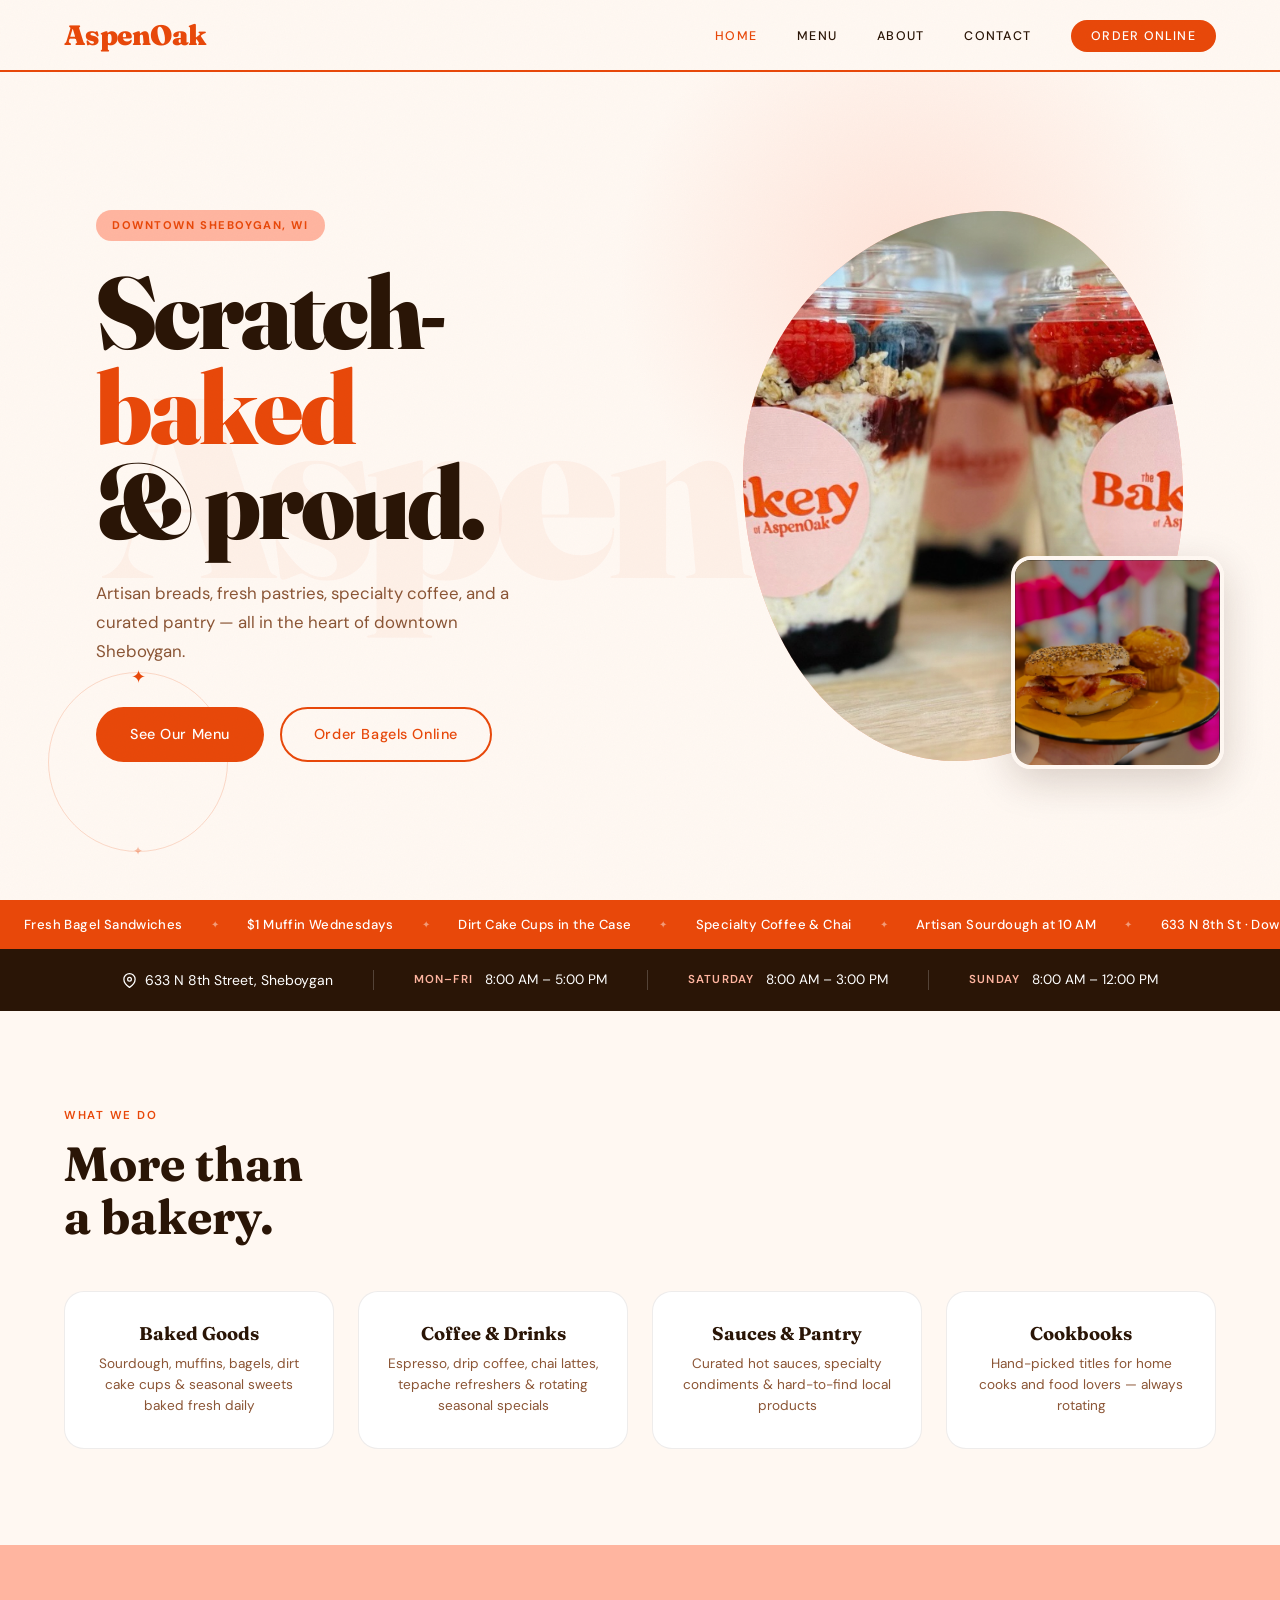
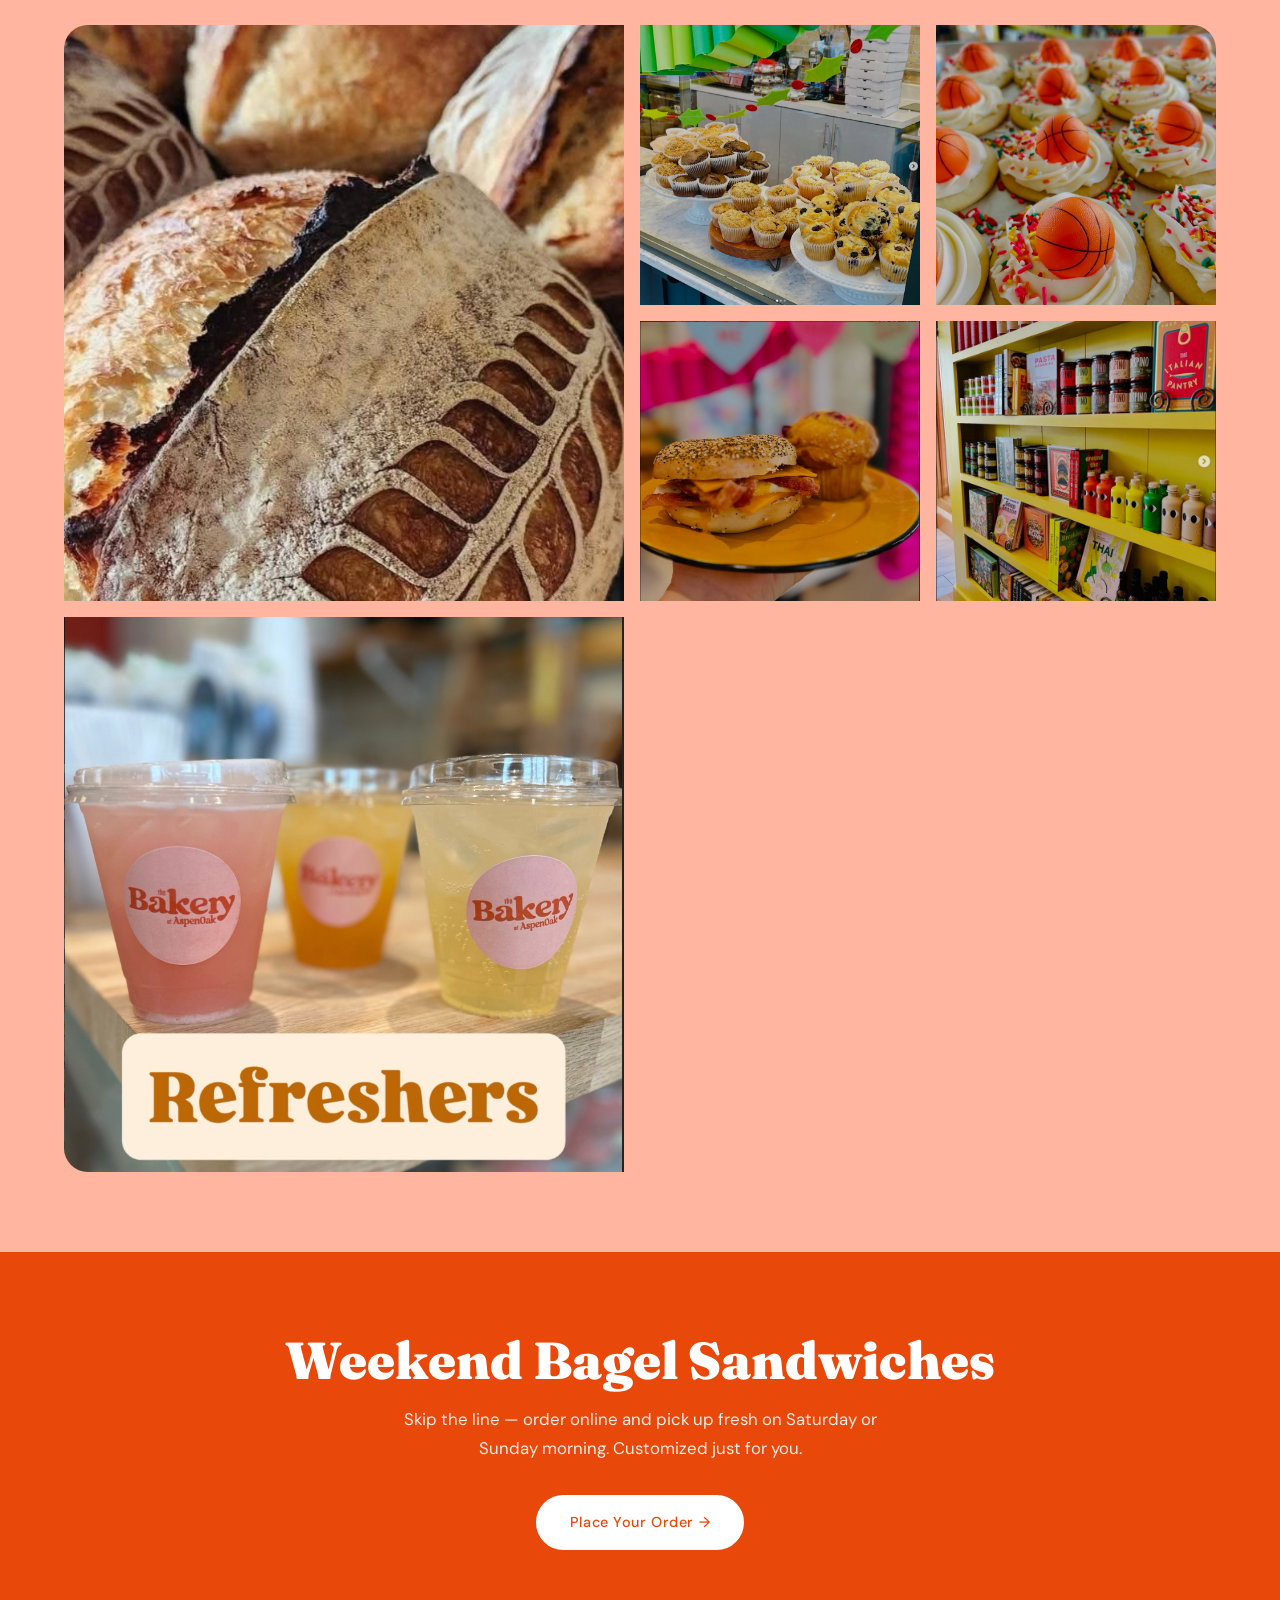
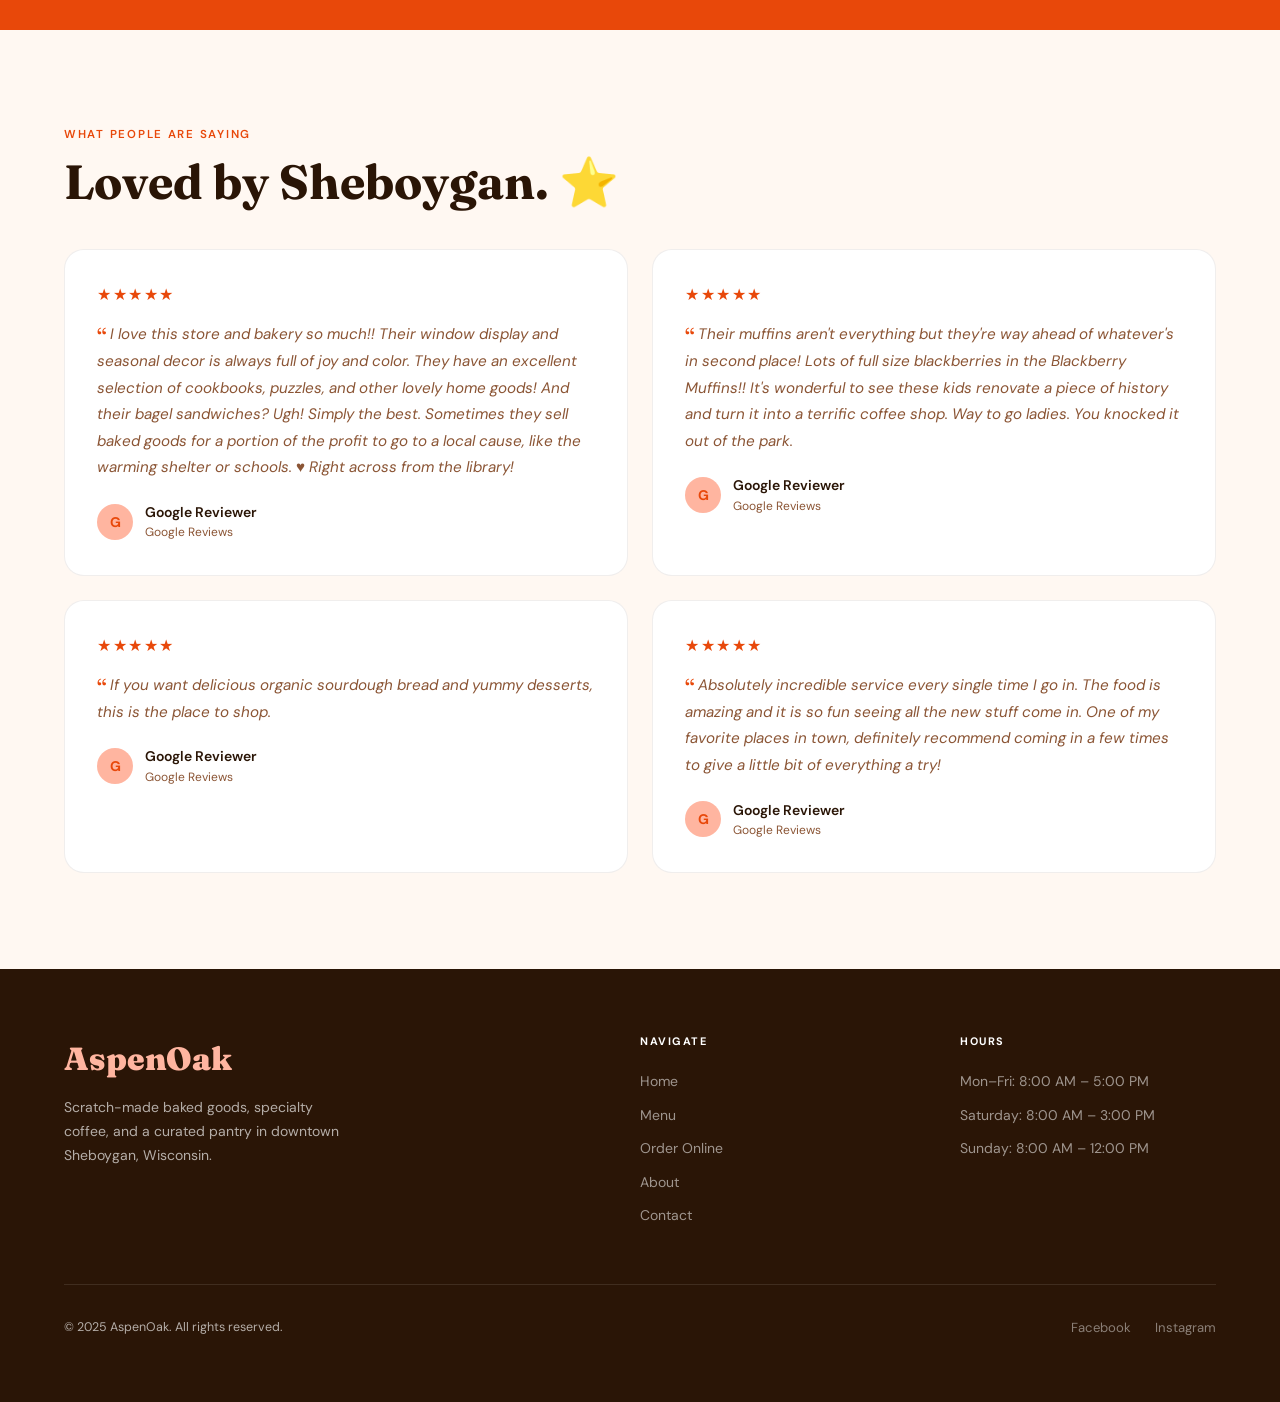
==== site/index.html @ c34a7ae8 "Add new commands for photo addition, menu updates, and pre-deploy checks; create project documentati" ====
<!DOCTYPE html>
<html lang="en">
<head>
  <meta charset="UTF-8">
  <meta name="viewport" content="width=device-width, initial-scale=1.0">
  <title>AspenOak — Bakery &amp; Pantry in Downtown Sheboygan</title>
  <meta name="description" content="Scratch-made baked goods, specialty coffee, and a curated pantry at 633 N 8th Street in downtown Sheboygan, WI.">
  <link rel="stylesheet" href="css/style.css">
  <link rel="stylesheet" href="css/home.css">
</head>
<body>

  <nav class="nav-load">
    <a href="index.html" class="nav-logo">AspenOak</a>
    <button class="nav-toggle" aria-label="Toggle navigation">
      <span></span><span></span><span></span>
    </button>
    <ul class="nav-links">
      <li><a href="index.html" class="active">Home</a></li>
      <li><a href="menu.html">Menu</a></li>
      <li><a href="about.html">About</a></li>
      <li><a href="contact.html">Contact</a></li>
      <li class="cta-link"><a href="order.html">Order Online</a></li>
    </ul>
  </nav>

  <!-- ─── Hero ─── -->
  <section class="hero-v2">
    <div class="hero-bg-word" aria-hidden="true">AspenOak</div>

    <!-- Decorative spinning ring -->
    <div class="hero-ring" aria-hidden="true"></div>

    <div class="hero-v2-inner">

      <!-- Left: Text -->
      <div class="hero-v2-left">
        <span class="hero-eyebrow-chip load-fade" style="--d:.15s">
          Downtown Sheboygan, WI
        </span>
        <h1 class="hero-v2-title">
          <span class="load-up" style="--d:.3s">Scratch&#8209;</span>
          <span class="load-up hero-accent" style="--d:.45s">baked</span>
          <span class="load-up" style="--d:.6s">&amp; proud.</span>
        </h1>
        <p class="hero-v2-sub load-fade" style="--d:.8s">
          Artisan breads, fresh pastries, specialty coffee, and a curated pantry — all in the heart of downtown Sheboygan.
        </p>
        <div class="hero-v2-actions load-fade" style="--d:.95s">
          <a href="menu.html" class="btn btn-primary">See Our Menu</a>
          <a href="order.html" class="btn btn-outline">Order Bagels Online</a>
        </div>
      </div>

      <!-- Right: Photos -->
      <div class="hero-v2-right">
        <div class="hero-photo-blob load-scale" style="--d:.35s">
          <img src="assets/overnightoats.png" alt="AspenOak parfait cups" id="hero-parallax-img">
        </div>
        <div class="hero-photo-secondary load-scale" style="--d:.55s">
          <img src="assets/Bagel.png" alt="AspenOak bagel sandwich">
        </div>
        <div class="hero-badge load-slide" style="--d:.9s">
          Weekend Orders Open
          <small>Sat &amp; Sun · Order ahead</small>
        </div>
      </div>

    </div>
  </section>

  <!-- ─── Marquee Strip ─── -->
  <div class="marquee-strip" aria-hidden="true">
    <div class="marquee-track">
      <span>Fresh Bagel Sandwiches</span><span class="m-dot">✦</span>
      <span>$1 Muffin Wednesdays</span><span class="m-dot">✦</span>
      <span>Dirt Cake Cups in the Case</span><span class="m-dot">✦</span>
      <span>Specialty Coffee &amp; Chai</span><span class="m-dot">✦</span>
      <span>Artisan Sourdough at 10 AM</span><span class="m-dot">✦</span>
      <span>633 N 8th St · Downtown Sheboygan</span><span class="m-dot">✦</span>
      <span>Open Daily From 8 AM</span><span class="m-dot">✦</span>
      <span>Tepache Refreshers — New!</span><span class="m-dot">✦</span>
      <!-- duplicate for seamless loop -->
      <span>Fresh Bagel Sandwiches</span><span class="m-dot">✦</span>
      <span>$1 Muffin Wednesdays</span><span class="m-dot">✦</span>
      <span>Dirt Cake Cups in the Case</span><span class="m-dot">✦</span>
      <span>Specialty Coffee &amp; Chai</span><span class="m-dot">✦</span>
      <span>Artisan Sourdough at 10 AM</span><span class="m-dot">✦</span>
      <span>633 N 8th St · Downtown Sheboygan</span><span class="m-dot">✦</span>
      <span>Open Daily From 8 AM</span><span class="m-dot">✦</span>
      <span>Tepache Refreshers — New!</span><span class="m-dot">✦</span>
    </div>
  </div>

  <!-- ─── Hours Strip ─── -->
  <div class="hours-strip">
    <div class="location">
      <svg width="15" height="15" viewBox="0 0 24 24" fill="none" stroke="currentColor" stroke-width="2" stroke-linecap="round" stroke-linejoin="round"><path d="M21 10c0 7-9 13-9 13s-9-6-9-13a9 9 0 0118 0z"/><circle cx="12" cy="10" r="3"/></svg>
      633 N 8th Street, Sheboygan
    </div>
    <div class="strip-divider"></div>
    <div class="hours-item"><span class="day">Mon–Fri</span><span>8:00 AM – 5:00 PM</span></div>
    <div class="strip-divider"></div>
    <div class="hours-item"><span class="day">Saturday</span><span>8:00 AM – 3:00 PM</span></div>
    <div class="strip-divider"></div>
    <div class="hours-item"><span class="day">Sunday</span><span>8:00 AM – 12:00 PM</span></div>
  </div>

  <!-- ─── What We Make ─── -->
  <section class="section">
    <div class="container">
      <p class="section-label reveal">What we do</p>
      <h2 class="section-title reveal" style="--rd:.05s">More than<br>a bakery.</h2>
      <div class="categories-grid" style="margin-top:3rem;">
        <a href="menu.html#sweets" class="category-card reveal" style="--rd:.0s">
          <h3>Baked Goods</h3>
          <p>Sourdough, muffins, bagels, dirt cake cups &amp; seasonal sweets baked fresh daily</p>
        </a>
        <a href="menu.html#coffee" class="category-card reveal" style="--rd:.1s">
          <h3>Coffee &amp; Drinks</h3>
          <p>Espresso, drip coffee, chai lattes, tepache refreshers &amp; rotating seasonal specials</p>
        </a>
        <a href="menu.html#pantry" class="category-card reveal" style="--rd:.2s">
          <h3>Sauces &amp; Pantry</h3>
          <p>Curated hot sauces, specialty condiments &amp; hard-to-find local products</p>
        </a>
        <a href="menu.html#pantry" class="category-card reveal" style="--rd:.3s">
          <h3>Cookbooks</h3>
          <p>Hand-picked titles for home cooks and food lovers — always rotating</p>
        </a>
      </div>
    </div>
  </section>

  <!-- ─── Photo Collage ─── -->
  <section class="collage">
    <div class="collage-grid">
      <div class="collage-item reveal-scale" style="--rd:.0s">
        <img src="assets/sourdough.png" alt="Artisan sourdough">
      </div>
      <div class="collage-item reveal-scale" style="--rd:.07s">
        <img src="assets/muffins.png" alt="Fresh muffins">
      </div>
      <div class="collage-item reveal-scale" style="--rd:.14s">
        <img src="assets/sugarcookie.png" alt="Decorated cookies">
      </div>
      <div class="collage-item reveal-scale" style="--rd:.21s">
        <img src="assets/Bagel.png" alt="Bagel sandwich">
      </div>
      <div class="collage-item reveal-scale" style="--rd:.28s">
        <img src="assets/insidebuilding.png" alt="Inside AspenOak">
      </div>
      <div class="collage-item reveal-scale" style="--rd:.35s">
        <img src="assets/refreshers.png" alt="Tepache Refreshers">
      </div>
    </div>
  </section>

  <!-- ─── Weekend Order CTA ─── -->
  <section class="order-banner reveal">
    <h2>Weekend Bagel Sandwiches</h2>
    <p>Skip the line — order online and pick up fresh on Saturday or Sunday morning. Customized just for you.</p>
    <a href="order.html" class="btn btn-white">Place Your Order →</a>
  </section>

  <!-- ─── Google Reviews ─── -->
  <section class="reviews-section">
    <div class="container">
      <p class="section-label reveal">What people are saying</p>
      <h2 class="section-title reveal" style="--rd:.05s">Loved by Sheboygan. ⭐</h2>
      <div class="reviews-grid">
        <div class="review-card reveal-left" style="--rd:.0s">
          <div class="stars">★★★★★</div>
          <p class="review-text">I love this store and bakery so much!! Their window display and seasonal decor is always full of joy and color. They have an excellent selection of cookbooks, puzzles, and other lovely home goods! And their bagel sandwiches? Ugh! Simply the best. Sometimes they sell baked goods for a portion of the profit to go to a local cause, like the warming shelter or schools. ♥️ Right across from the library!</p>
          <div class="review-footer">
            <div class="review-avatar">G</div>
            <div><div class="review-name">Google Reviewer</div><div class="review-source">Google Reviews</div></div>
          </div>
        </div>
        <div class="review-card reveal-right" style="--rd:.1s">
          <div class="stars">★★★★★</div>
          <p class="review-text">Their muffins aren't everything but they're way ahead of whatever's in second place! Lots of full size blackberries in the Blackberry Muffins!! It's wonderful to see these kids renovate a piece of history and turn it into a terrific coffee shop. Way to go ladies. You knocked it out of the park.</p>
          <div class="review-footer">
            <div class="review-avatar">G</div>
            <div><div class="review-name">Google Reviewer</div><div class="review-source">Google Reviews</div></div>
          </div>
        </div>
        <div class="review-card reveal-left" style="--rd:.05s">
          <div class="stars">★★★★★</div>
          <p class="review-text">If you want delicious organic sourdough bread and yummy desserts, this is the place to shop.</p>
          <div class="review-footer">
            <div class="review-avatar">G</div>
            <div><div class="review-name">Google Reviewer</div><div class="review-source">Google Reviews</div></div>
          </div>
        </div>
        <div class="review-card reveal-right" style="--rd:.15s">
          <div class="stars">★★★★★</div>
          <p class="review-text">Absolutely incredible service every single time I go in. The food is amazing and it is so fun seeing all the new stuff come in. One of my favorite places in town, definitely recommend coming in a few times to give a little bit of everything a try!</p>
          <div class="review-footer">
            <div class="review-avatar">G</div>
            <div><div class="review-name">Google Reviewer</div><div class="review-source">Google Reviews</div></div>
          </div>
        </div>
      </div>
    </div>
  </section>

  <!-- ─── Footer ─── -->
  <footer>
    <div class="footer-inner">
      <div class="footer-brand">
        <span class="footer-logo">AspenOak</span>
        <p>Scratch-made baked goods, specialty coffee, and a curated pantry in downtown Sheboygan, Wisconsin.</p>
      </div>
      <div class="footer-col">
        <h5>Navigate</h5>
        <ul>
          <li><a href="index.html">Home</a></li>
          <li><a href="menu.html">Menu</a></li>
          <li><a href="order.html">Order Online</a></li>
          <li><a href="about.html">About</a></li>
          <li><a href="contact.html">Contact</a></li>
        </ul>
      </div>
      <div class="footer-col">
        <h5>Hours</h5>
        <ul>
          <li><a>Mon–Fri: 8:00 AM – 5:00 PM</a></li>
          <li><a>Saturday: 8:00 AM – 3:00 PM</a></li>
          <li><a>Sunday: 8:00 AM – 12:00 PM</a></li>
        </ul>
      </div>
    </div>
    <div class="footer-bottom">
      <span>© 2025 AspenOak. All rights reserved.</span>
      <div class="footer-social">
        <a href="https://www.facebook.com/AspenOakHome" target="_blank" rel="noopener">Facebook</a>
        <a href="https://www.instagram.com/AspenOakHome" target="_blank" rel="noopener">Instagram</a>
      </div>
    </div>
  </footer>

  <script src="js/main.js"></script>
</body>
</html>
---- site/css/style.css ----
@import url('https://fonts.googleapis.com/css2?family=Fraunces:ital,opsz,wght@0,9..144,400;0,9..144,600;0,9..144,700;0,9..144,900;1,9..144,400&family=DM+Sans:opsz,wght@9..40,300;9..40,400;9..40,500&display=swap');

/* ─────────────────────────────────────────
   Variables
───────────────────────────────────────── */
:root {
  --orange:  #E8480A;
  --blush:   #FFB5A0;
  --cream:   #FFF8F2;
  --dark:    #2A1506;
  --mid:     #8B5535;
  --mustard: #D4A830;
  --white:   #FFFFFF;
  --nav-h:   72px;
}

/* ─────────────────────────────────────────
   Reset & Base
───────────────────────────────────────── */
*, *::before, *::after { margin: 0; padding: 0; box-sizing: border-box; }
html { scroll-behavior: smooth; }
img { max-width: 100%; display: block; }
a { text-decoration: none; color: inherit; }

body {
  font-family: 'DM Sans', sans-serif;
  background: var(--cream);
  color: var(--dark);
  overflow-x: hidden;
  line-height: 1.6;
}

h1, h2, h3, h4 {
  font-family: 'Fraunces', serif;
  line-height: 1.1;
}

/* ─────────────────────────────────────────
   Navigation
───────────────────────────────────────── */
nav {
  position: sticky;
  top: 0;
  z-index: 200;
  height: var(--nav-h);
  background: var(--cream);
  border-bottom: 2.5px solid var(--orange);
  display: flex;
  align-items: center;
  justify-content: space-between;
  padding: 0 4rem;
}

.nav-logo {
  font-family: 'Fraunces', serif;
  font-weight: 900;
  font-size: 1.75rem;
  color: var(--orange);
  letter-spacing: -0.02em;
}

.nav-links {
  display: flex;
  align-items: center;
  gap: 2.5rem;
  list-style: none;
}

.nav-links a {
  font-size: 0.78rem;
  font-weight: 500;
  letter-spacing: 0.1em;
  text-transform: uppercase;
  color: var(--dark);
  transition: color 0.2s;
}

.nav-links a:hover,
.nav-links a.active { color: var(--orange); }

.nav-links .cta-link a {
  background: var(--orange);
  color: white;
  padding: 0.5rem 1.25rem;
  border-radius: 2rem;
  transition: background 0.2s;
}

.nav-links .cta-link a:hover { background: var(--dark); }

.nav-toggle {
  display: none;
  flex-direction: column;
  gap: 5px;
  background: none;
  border: none;
  cursor: pointer;
  padding: 4px;
}

.nav-toggle span {
  display: block;
  width: 24px;
  height: 2px;
  background: var(--dark);
  transition: all 0.3s;
}

/* ─────────────────────────────────────────
   Buttons
───────────────────────────────────────── */
.btn {
  display: inline-block;
  padding: 0.875rem 2rem;
  border-radius: 3rem;
  font-family: 'DM Sans', sans-serif;
  font-weight: 500;
  font-size: 0.9rem;
  letter-spacing: 0.04em;
  cursor: pointer;
  transition: all 0.2s;
  border: 2px solid transparent;
  text-align: center;
}

.btn-primary { background: var(--orange); color: white; }
.btn-primary:hover { background: var(--dark); }

.btn-outline {
  background: transparent;
  color: var(--orange);
  border-color: var(--orange);
}

.btn-outline:hover { background: var(--orange); color: white; }

.btn-white { background: white; color: var(--orange); border-color: white; }
.btn-white:hover { background: var(--dark); color: white; border-color: var(--dark); }

/* ─────────────────────────────────────────
   Layout Helpers
───────────────────────────────────────── */
.section     { padding: 6rem 4rem; }
.section-sm  { padding: 3rem 4rem; }
.container   { max-width: 1200px; margin: 0 auto; }

.section-label {
  font-size: 0.72rem;
  font-weight: 600;
  letter-spacing: 0.15em;
  text-transform: uppercase;
  color: var(--orange);
  margin-bottom: 0.75rem;
}

.section-title {
  font-family: 'Fraunces', serif;
  font-size: clamp(2rem, 4vw, 3rem);
  font-weight: 700;
  color: var(--dark);
  margin-bottom: 1.5rem;
}

/* ─────────────────────────────────────────
   HOME — Hero
───────────────────────────────────────── */
.hero {
  min-height: calc(100vh - var(--nav-h));
  display: grid;
  grid-template-columns: 1fr 1fr;
  align-items: center;
  padding: 4rem 4rem 4rem 6rem;
  gap: 3rem;
  position: relative;
  overflow: hidden;
}

.hero::before {
  content: '';
  position: absolute;
  inset: 0;
  background: radial-gradient(ellipse at 75% 50%, rgba(255,181,160,0.35) 0%, transparent 65%);
  pointer-events: none;
}

.hero-content { position: relative; z-index: 1; }

.hero-eyebrow {
  display: inline-block;
  background: var(--blush);
  color: var(--orange);
  font-size: 0.72rem;
  font-weight: 600;
  letter-spacing: 0.14em;
  text-transform: uppercase;
  padding: 0.4rem 1rem;
  border-radius: 2rem;
  margin-bottom: 1.5rem;
}

.hero-title {
  font-family: 'Fraunces', serif;
  font-size: clamp(3.5rem, 8vw, 6.5rem);
  font-weight: 900;
  color: var(--dark);
  line-height: 0.95;
  letter-spacing: -0.03em;
  margin-bottom: 1.5rem;
}

.hero-title span { color: var(--orange); }

.hero-subtitle {
  font-size: 1.05rem;
  color: var(--mid);
  max-width: 420px;
  line-height: 1.75;
  margin-bottom: 2.5rem;
}

.hero-actions { display: flex; gap: 1rem; flex-wrap: wrap; }

.hero-image {
  position: relative;
  display: flex;
  justify-content: center;
  align-items: center;
}

.hero-img-wrap {
  width: 100%;
  max-width: 500px;
  aspect-ratio: 4/5;
  border-radius: 60% 40% 55% 45% / 50% 50% 50% 50%;
  overflow: hidden;
  background: var(--blush);
}

.hero-img-wrap img {
  width: 100%;
  height: 100%;
  object-fit: cover;
  transition: transform 0.6s ease;
}

.hero-img-wrap:hover img { transform: scale(1.05); }

.hero-badge {
  position: absolute;
  bottom: 2.5rem;
  left: -0.5rem;
  background: var(--orange);
  color: white;
  padding: 0.875rem 1.5rem;
  border-radius: 1rem;
  font-family: 'Fraunces', serif;
  font-size: 1rem;
  font-weight: 700;
  box-shadow: 0 8px 32px rgba(232,72,10,0.3);
  animation: float 3s ease-in-out infinite;
  white-space: nowrap;
}

.hero-badge small {
  display: block;
  font-family: 'DM Sans', sans-serif;
  font-size: 0.68rem;
  font-weight: 400;
  opacity: 0.85;
  margin-top: 2px;
}

@keyframes float {
  0%, 100% { transform: translateY(0px); }
  50%       { transform: translateY(-10px); }
}

/* ─────────────────────────────────────────
   HOME — Hours Strip
───────────────────────────────────────── */
.hours-strip {
  background: var(--dark);
  color: white;
  padding: 1.25rem 4rem;
  display: flex;
  align-items: center;
  justify-content: center;
  gap: 2.5rem;
  flex-wrap: wrap;
}

.hours-strip .location {
  display: flex;
  align-items: center;
  gap: 0.5rem;
  font-size: 0.875rem;
}

.strip-divider {
  width: 1px;
  height: 20px;
  background: rgba(255,255,255,0.2);
  flex-shrink: 0;
}

.hours-item {
  display: flex;
  align-items: center;
  gap: 0.75rem;
  font-size: 0.85rem;
}

.hours-item .day {
  color: var(--blush);
  font-weight: 600;
  font-size: 0.72rem;
  letter-spacing: 0.1em;
  text-transform: uppercase;
}

/* ─────────────────────────────────────────
   HOME — Categories
───────────────────────────────────────── */
.categories-grid {
  display: grid;
  grid-template-columns: repeat(4, 1fr);
  gap: 1.5rem;
  margin-top: 3rem;
}

.category-card {
  background: white;
  border-radius: 1.25rem;
  padding: 2rem 1.5rem;
  text-align: center;
  border: 1.5px solid rgba(42,21,6,0.08);
  transition: all 0.3s;
  display: block;
}

.category-card:hover {
  border-color: var(--orange);
  transform: translateY(-5px);
  box-shadow: 0 16px 40px rgba(232,72,10,0.1);
}

.category-card h3 {
  font-family: 'Fraunces', serif;
  font-size: 1.15rem;
  font-weight: 700;
  color: var(--dark);
  margin-bottom: 0.5rem;
}

.category-card p {
  font-size: 0.85rem;
  color: var(--mid);
  line-height: 1.55;
}

/* ─────────────────────────────────────────
   HOME — Photo Collage
───────────────────────────────────────── */
.collage { background: var(--blush); padding: 5rem 4rem; }

.collage-grid {
  max-width: 1200px;
  margin: 0 auto;
  display: grid;
  grid-template-columns: 2fr 1fr 1fr;
  grid-template-rows: 280px 280px;
  gap: 1rem;
  border-radius: 1.5rem;
  overflow: hidden;
}

.collage-item { overflow: hidden; position: relative; }

.collage-item img {
  width: 100%;
  height: 100%;
  object-fit: cover;
  transition: transform 0.5s ease;
}

.collage-item:hover img { transform: scale(1.07); }
.collage-item:first-child { grid-row: 1 / 3; }

/* ─────────────────────────────────────────
   HOME — Order Banner
───────────────────────────────────────── */
.order-banner {
  background: var(--orange);
  padding: 5rem 4rem;
  text-align: center;
  color: white;
}

.order-banner h2 {
  font-size: clamp(2rem, 5vw, 3.25rem);
  font-weight: 900;
  margin-bottom: 1rem;
}

.order-banner p {
  font-size: 1.05rem;
  opacity: 0.9;
  max-width: 480px;
  margin: 0 auto 2rem;
  line-height: 1.7;
}

/* ─────────────────────────────────────────
   Page Header (Menu, About, Contact, Order)
───────────────────────────────────────── */
.page-header {
  background: var(--blush);
  padding: 5rem 4rem 4rem;
  text-align: center;
}

.page-header h1 {
  font-size: clamp(3rem, 7vw, 5rem);
  font-weight: 900;
  color: var(--dark);
}

.page-header p {
  font-size: 1.05rem;
  color: var(--mid);
  margin-top: 0.75rem;
  max-width: 500px;
  margin-left: auto;
  margin-right: auto;
}

/* ─────────────────────────────────────────
   MENU PAGE
───────────────────────────────────────── */
.menu-wrapper { max-width: 1200px; margin: 0 auto; }

.menu-section {
  padding: 3.5rem 4rem 1.5rem;
}

.menu-section:last-of-type { padding-bottom: 5rem; }

.menu-section-title {
  font-family: 'Fraunces', serif;
  font-size: 1.75rem;
  font-weight: 700;
  color: var(--dark);
  padding-bottom: 0.875rem;
  border-bottom: 2px solid var(--blush);
  margin-bottom: 2rem;
  display: flex;
  align-items: baseline;
  gap: 0.75rem;
  flex-wrap: wrap;
}

.section-badge {
  font-family: 'DM Sans', sans-serif;
  font-size: 0.68rem;
  font-weight: 600;
  letter-spacing: 0.1em;
  text-transform: uppercase;
  color: var(--orange);
  background: rgba(232,72,10,0.1);
  padding: 0.25rem 0.6rem;
  border-radius: 2rem;
}

.menu-grid {
  display: grid;
  grid-template-columns: repeat(auto-fill, minmax(270px, 1fr));
  gap: 1.25rem;
}

.menu-item {
  background: white;
  border-radius: 1rem;
  padding: 1.5rem;
  border: 1.5px solid rgba(42,21,6,0.07);
  transition: border-color 0.2s, box-shadow 0.2s;
}

.menu-item:hover {
  border-color: var(--orange);
  box-shadow: 0 6px 24px rgba(232,72,10,0.08);
}

.menu-item h4 {
  font-family: 'Fraunces', serif;
  font-size: 1.05rem;
  font-weight: 700;
  color: var(--dark);
  margin-bottom: 0.4rem;
}

.menu-item p {
  font-size: 0.875rem;
  color: var(--mid);
  line-height: 1.55;
}

.item-tag {
  display: inline-block;
  background: var(--blush);
  color: var(--orange);
  font-size: 0.65rem;
  font-weight: 700;
  letter-spacing: 0.1em;
  text-transform: uppercase;
  padding: 0.2rem 0.65rem;
  border-radius: 2rem;
  margin-top: 0.75rem;
}

.menu-note {
  padding: 0 4rem 1.5rem;
  font-size: 0.875rem;
  color: var(--mid);
}

.menu-note a { color: var(--orange); font-weight: 500; }
.menu-note a:hover { text-decoration: underline; }

/* ─────────────────────────────────────────
   ORDER PAGE
───────────────────────────────────────── */
.order-wrapper { max-width: 780px; margin: 0 auto; padding: 4rem 2rem; }

.order-note {
  background: var(--blush);
  border-radius: 1.25rem;
  padding: 1.75rem 2rem;
  margin-bottom: 2.5rem;
  display: flex;
  gap: 1rem;
  align-items: flex-start;
}

.order-note-icon { font-size: 1.5rem; flex-shrink: 0; }

.order-note h3 {
  font-family: 'Fraunces', serif;
  font-size: 1.1rem;
  font-weight: 700;
  color: var(--dark);
  margin-bottom: 0.25rem;
}

.order-note p { font-size: 0.875rem; color: var(--mid); }

.form-card {
  background: white;
  border-radius: 1.25rem;
  padding: 2rem;
  margin-bottom: 1.5rem;
  border: 1.5px solid rgba(42,21,6,0.08);
}

.form-card-title {
  font-family: 'Fraunces', serif;
  font-size: 1.15rem;
  font-weight: 700;
  color: var(--dark);
  padding-bottom: 0.875rem;
  border-bottom: 1.5px solid var(--blush);
  margin-bottom: 1.75rem;
}

.form-row { display: grid; grid-template-columns: 1fr 1fr; gap: 1.25rem; }
.form-row.solo { grid-template-columns: 1fr; }

.form-group {
  display: flex;
  flex-direction: column;
  gap: 0.4rem;
  margin-bottom: 0.25rem;
}

.form-group label {
  font-size: 0.72rem;
  font-weight: 600;
  letter-spacing: 0.08em;
  text-transform: uppercase;
  color: var(--mid);
}

.form-group input,
.form-group select,
.form-group textarea {
  padding: 0.75rem 1rem;
  border: 1.5px solid rgba(42,21,6,0.14);
  border-radius: 0.625rem;
  font-family: 'DM Sans', sans-serif;
  font-size: 0.95rem;
  color: var(--dark);
  background: var(--cream);
  transition: border-color 0.2s;
  outline: none;
  appearance: none;
  -webkit-appearance: none;
}

.form-group input:focus,
.form-group select:focus,
.form-group textarea:focus { border-color: var(--orange); }

.form-group textarea { resize: vertical; min-height: 90px; }

/* Order Items Table */
.order-items { width: 100%; border-collapse: collapse; }

.order-items thead tr {
  border-bottom: 1.5px solid var(--blush);
}

.order-items th {
  font-size: 0.68rem;
  font-weight: 600;
  letter-spacing: 0.1em;
  text-transform: uppercase;
  color: var(--mid);
  padding: 0 0.5rem 0.75rem;
  text-align: left;
}

.order-items th:last-child { text-align: center; }

.order-items td {
  padding: 0.875rem 0.5rem;
  border-bottom: 1px solid rgba(42,21,6,0.06);
  font-size: 0.9rem;
  color: var(--dark);
  vertical-align: middle;
}

.order-items td strong { display: block; font-weight: 600; }

.order-items td span {
  font-size: 0.8rem;
  color: var(--mid);
}

.qty-cell { text-align: center; }

.qty-ctrl {
  display: inline-flex;
  align-items: center;
  gap: 0.75rem;
  border: 1.5px solid rgba(42,21,6,0.14);
  border-radius: 2rem;
  padding: 0.3rem 0.875rem;
  background: var(--cream);
}

.qty-btn {
  background: none;
  border: none;
  font-size: 1.1rem;
  font-weight: 700;
  color: var(--orange);
  cursor: pointer;
  line-height: 1;
  padding: 0;
  width: 20px;
  text-align: center;
  transition: color 0.15s;
}

.qty-btn:hover { color: var(--dark); }
.qty-num { font-weight: 600; min-width: 18px; text-align: center; font-size: 0.9rem; }

/* Add-ons checkboxes */
.addons-grid {
  display: grid;
  grid-template-columns: 1fr 1fr;
  gap: 0.5rem 1.5rem;
  margin-top: 0.25rem;
}

.check-item {
  display: flex;
  align-items: center;
  gap: 0.5rem;
  font-size: 0.9rem;
  color: var(--dark);
  cursor: pointer;
}

.check-item input[type="checkbox"] {
  width: 17px;
  height: 17px;
  accent-color: var(--orange);
  cursor: pointer;
  flex-shrink: 0;
}

/* Submit */
.btn-submit {
  width: 100%;
  padding: 1rem;
  font-size: 1rem;
  font-weight: 600;
  letter-spacing: 0.03em;
}

.order-success {
  display: none;
  text-align: center;
  padding: 3.5rem 2rem;
  background: white;
  border-radius: 1.25rem;
  border: 2px solid var(--orange);
}

.success-icon { font-size: 3rem; margin-bottom: 1rem; }

.order-success h2 {
  font-family: 'Fraunces', serif;
  font-size: 2rem;
  color: var(--orange);
  margin-bottom: 0.75rem;
}

.order-success p { color: var(--mid); font-size: 1rem; line-height: 1.7; }

/* ─────────────────────────────────────────
   ABOUT PAGE
───────────────────────────────────────── */
.about-story {
  display: grid;
  grid-template-columns: 1fr 1fr;
  gap: 5rem;
  align-items: center;
  padding: 6rem 6rem;
  max-width: 1300px;
  margin: 0 auto;
}

.about-img {
  border-radius: 1.5rem;
  overflow: hidden;
  aspect-ratio: 4/5;
}

.about-img img { width: 100%; height: 100%; object-fit: cover; }

.about-content .section-label { margin-bottom: 0.5rem; }
.about-content .section-title { margin-bottom: 1.5rem; }

.about-content p {
  color: var(--mid);
  line-height: 1.85;
  margin-bottom: 1.25rem;
  font-size: 1rem;
}

.values-section { padding: 2rem 6rem 6rem; max-width: 1300px; margin: 0 auto; }

.values-section .section-title { margin-bottom: 2rem; }

.values-grid {
  display: grid;
  grid-template-columns: repeat(3, 1fr);
  gap: 1.5rem;
}

.value-card {
  background: white;
  border-radius: 1.25rem;
  padding: 2rem;
  border: 1.5px solid rgba(42,21,6,0.08);
}

.value-icon { font-size: 2rem; margin-bottom: 0.875rem; }

.value-card h4 {
  font-family: 'Fraunces', serif;
  font-size: 1.1rem;
  font-weight: 700;
  color: var(--dark);
  margin-bottom: 0.5rem;
}

.value-card p { font-size: 0.875rem; color: var(--mid); line-height: 1.65; }

/* ─────────────────────────────────────────
   CONTACT PAGE
───────────────────────────────────────── */
.contact-layout {
  display: grid;
  grid-template-columns: 1fr 1.25fr;
  gap: 5rem;
  padding: 5rem 4rem;
  max-width: 1200px;
  margin: 0 auto;
}

.contact-info h2 {
  font-family: 'Fraunces', serif;
  font-size: 2.25rem;
  font-weight: 700;
  color: var(--dark);
  margin-bottom: 2.5rem;
}

.info-block { margin-bottom: 2rem; }

.info-block h4 {
  font-size: 0.68rem;
  font-weight: 700;
  letter-spacing: 0.14em;
  text-transform: uppercase;
  color: var(--orange);
  margin-bottom: 0.5rem;
}

.info-block p, .info-block address {
  color: var(--mid);
  font-size: 0.95rem;
  line-height: 1.8;
  font-style: normal;
}

.hours-tbl { width: 100%; border-collapse: collapse; }

.hours-tbl td {
  padding: 0.35rem 0;
  font-size: 0.9rem;
  color: var(--mid);
}

.hours-tbl td:first-child {
  font-weight: 500;
  color: var(--dark);
  width: 55%;
}

.social-row { display: flex; gap: 1.25rem; flex-wrap: wrap; }

.social-link {
  display: flex;
  align-items: center;
  gap: 0.4rem;
  color: var(--orange);
  font-weight: 500;
  font-size: 0.9rem;
  transition: opacity 0.2s;
}

.social-link:hover { opacity: 0.7; }

.contact-form-card {
  background: white;
  border-radius: 1.25rem;
  padding: 2.5rem;
  border: 1.5px solid rgba(42,21,6,0.08);
  height: fit-content;
}

.contact-form-card h3 {
  font-family: 'Fraunces', serif;
  font-size: 1.5rem;
  font-weight: 700;
  color: var(--dark);
  margin-bottom: 1.75rem;
}

/* ─────────────────────────────────────────
   Specials Callout Banner
───────────────────────────────────────── */
.specials-bar {
  display: flex;
  flex-wrap: wrap;
  gap: 1rem;
  padding: 0 4rem 2rem;
  max-width: 1200px;
  margin: 0 auto;
}

.special-callout {
  flex: 1;
  min-width: 240px;
  background: white;
  border: 1.5px solid rgba(42,21,6,0.08);
  border-radius: 1rem;
  padding: 1.25rem 1.5rem;
  display: flex;
  gap: 0.875rem;
  align-items: flex-start;
  transition: border-color 0.2s;
}

.special-callout:hover { border-color: var(--orange); }
.special-callout.highlight { background: var(--blush); border-color: transparent; }

.special-callout-icon { font-size: 1.5rem; flex-shrink: 0; }

.special-callout h5 {
  font-family: 'Fraunces', serif;
  font-size: 0.95rem;
  font-weight: 700;
  color: var(--dark);
  margin-bottom: 0.2rem;
}

.special-callout p { font-size: 0.8rem; color: var(--mid); line-height: 1.5; }
.special-callout p a { color: var(--orange); font-weight: 500; }

/* Wednesday banner */
.wednesday-banner {
  background: var(--orange);
  color: white;
  text-align: center;
  padding: 0.875rem 4rem;
  font-size: 0.875rem;
  font-weight: 500;
  letter-spacing: 0.03em;
}

.wednesday-banner strong { font-family: 'Fraunces', serif; font-size: 1rem; }

/* Easter Section */
.easter-section {
  background: #f5f0e8;
  padding: 4rem;
  margin: 0;
}

.easter-inner {
  max-width: 1200px;
  margin: 0 auto;
  display: grid;
  grid-template-columns: 1fr 1fr;
  gap: 4rem;
  align-items: center;
}

.easter-img {
  border-radius: 1.25rem;
  overflow: hidden;
  box-shadow: 0 12px 40px rgba(0,0,0,0.12);
}

.easter-img img { width: 100%; height: 100%; object-fit: cover; }

.easter-content .section-label { color: #7a5c2a; }

.easter-content .section-title { color: var(--dark); margin-bottom: 1.5rem; }

.easter-items { list-style: none; margin-bottom: 1.75rem; }

.easter-items li {
  display: flex;
  justify-content: space-between;
  align-items: baseline;
  padding: 0.6rem 0;
  border-bottom: 1px dashed rgba(42,21,6,0.12);
  font-size: 0.9rem;
}

.easter-items li:last-child { border-bottom: none; }

.easter-items li span { color: var(--mid); font-size: 0.8rem; }
.easter-items li strong { color: var(--dark); }
.easter-items .item-price { color: var(--orange); font-weight: 600; font-size: 0.875rem; flex-shrink: 0; margin-left: 1rem; }

.easter-order-note {
  background: white;
  border-radius: 0.875rem;
  padding: 1rem 1.25rem;
  font-size: 0.82rem;
  color: var(--mid);
  line-height: 1.6;
}

.easter-order-note a { color: var(--orange); font-weight: 500; }

/* ─────────────────────────────────────────
   Dirt Cake Cups
───────────────────────────────────────── */
.dirt-cups-grid {
  display: grid;
  grid-template-columns: repeat(auto-fill, minmax(220px, 1fr));
  gap: 1.25rem;
  margin-top: 1.5rem;
}

.dirt-cup-card {
  background: #2A1506;
  border-radius: 1rem;
  padding: 1.5rem;
  color: white;
  transition: transform 0.2s;
}

.dirt-cup-card:hover { transform: translateY(-3px); }

.dirt-cup-card .cup-icon { font-size: 1.75rem; margin-bottom: 0.75rem; }

.dirt-cup-card h4 {
  font-family: 'Fraunces', serif;
  font-size: 1rem;
  font-weight: 700;
  color: var(--blush);
  margin-bottom: 0.4rem;
}

.dirt-cup-card p { font-size: 0.8rem; color: rgba(255,255,255,0.65); line-height: 1.5; }

.new-badge {
  display: inline-block;
  background: var(--orange);
  color: white;
  font-size: 0.6rem;
  font-weight: 700;
  letter-spacing: 0.1em;
  text-transform: uppercase;
  padding: 0.15rem 0.5rem;
  border-radius: 2rem;
  margin-bottom: 0.5rem;
}


/* ─────────────────────────────────────────
   Reviews Section
───────────────────────────────────────── */
.reviews-section {
  background: var(--cream);
  padding: 6rem 4rem;
}

.reviews-section .container { max-width: 1200px; margin: 0 auto; }

.stars {
  color: var(--orange);
  font-size: 1rem;
  letter-spacing: 0.1em;
  margin-bottom: 0.875rem;
}

.reviews-grid {
  display: grid;
  grid-template-columns: repeat(2, 1fr);
  gap: 1.5rem;
  margin-top: 2.5rem;
}

.review-card {
  background: white;
  border-radius: 1.25rem;
  padding: 2rem;
  border: 1.5px solid rgba(42,21,6,0.07);
  transition: box-shadow 0.2s;
}

.review-card:hover { box-shadow: 0 8px 32px rgba(42,21,6,0.08); }

.review-text {
  font-size: 0.95rem;
  color: var(--mid);
  line-height: 1.75;
  margin-bottom: 1.25rem;
  font-style: italic;
}

.review-text::before { content: '\201C'; color: var(--orange); font-size: 1.5rem; font-style: normal; line-height: 0; vertical-align: -0.4rem; margin-right: 0.2rem; font-family: 'Fraunces', serif; }

.review-footer {
  display: flex;
  align-items: center;
  gap: 0.75rem;
}

.review-avatar {
  width: 36px;
  height: 36px;
  border-radius: 50%;
  background: var(--blush);
  display: flex;
  align-items: center;
  justify-content: center;
  font-size: 0.875rem;
  font-weight: 700;
  color: var(--orange);
  flex-shrink: 0;
}

.review-name {
  font-weight: 600;
  font-size: 0.875rem;
  color: var(--dark);
}

.review-source {
  font-size: 0.75rem;
  color: var(--mid);
}

@media (max-width: 768px) {
  .specials-bar { padding: 0 1.5rem 1.5rem; }
  .wednesday-banner { padding: 0.875rem 1.5rem; }
  .easter-section { padding: 3rem 1.5rem; }
  .easter-inner { grid-template-columns: 1fr; gap: 2rem; }
  .reviews-section { padding: 3rem 1.5rem; }
  .reviews-grid { grid-template-columns: 1fr; }
  .dirt-cups-grid { grid-template-columns: 1fr 1fr; }
}

@media (max-width: 480px) {
  .dirt-cups-grid { grid-template-columns: 1fr; }
}

/* ─────────────────────────────────────────
   Footer
───────────────────────────────────────── */
footer {
  background: var(--dark);
  color: rgba(255,255,255,0.65);
  padding: 4rem;
}

.footer-inner {
  max-width: 1200px;
  margin: 0 auto;
  display: grid;
  grid-template-columns: 2fr 1fr 1fr;
  gap: 4rem;
  padding-bottom: 3rem;
  border-bottom: 1px solid rgba(255,255,255,0.1);
}

.footer-logo {
  font-family: 'Fraunces', serif;
  font-size: 2rem;
  font-weight: 900;
  color: var(--blush);
  display: block;
  margin-bottom: 0.75rem;
}

.footer-brand p {
  font-size: 0.875rem;
  line-height: 1.7;
  max-width: 290px;
}

.footer-col h5 {
  font-size: 0.68rem;
  font-weight: 700;
  letter-spacing: 0.14em;
  text-transform: uppercase;
  color: white;
  margin-bottom: 1.1rem;
}

.footer-col ul { list-style: none; }

.footer-col ul li { margin-bottom: 0.5rem; }

.footer-col ul li a {
  font-size: 0.875rem;
  color: rgba(255,255,255,0.55);
  transition: color 0.2s;
}

.footer-col ul li a:hover { color: var(--blush); }

.footer-bottom {
  max-width: 1200px;
  margin: 2rem auto 0;
  display: flex;
  justify-content: space-between;
  align-items: center;
  font-size: 0.78rem;
}

.footer-social { display: flex; gap: 1.5rem; }
.footer-social a { color: rgba(255,255,255,0.45); transition: color 0.2s; font-size: 0.82rem; }
.footer-social a:hover { color: var(--blush); }

/* ─────────────────────────────────────────
   Responsive
───────────────────────────────────────── */
@media (max-width: 1024px) {
  .categories-grid  { grid-template-columns: repeat(2, 1fr); }
  .about-story      { grid-template-columns: 1fr; gap: 2.5rem; padding: 4rem 3rem; }
  .values-section   { padding: 0 3rem 4rem; }
  .values-grid      { grid-template-columns: 1fr 1fr; }
  .footer-inner     { grid-template-columns: 1fr 1fr; }
}

@media (max-width: 768px) {
  /* Nav */
  nav { padding: 0 1.5rem; }
  .nav-links {
    display: none;
    flex-direction: column;
    position: absolute;
    top: var(--nav-h);
    left: 0; right: 0;
    background: var(--cream);
    padding: 1.5rem;
    border-bottom: 2px solid var(--orange);
    gap: 1rem;
    box-shadow: 0 8px 24px rgba(0,0,0,0.08);
  }
  .nav-links.open { display: flex; }
  .nav-toggle { display: flex; }

  /* Hero */
  .hero {
    grid-template-columns: 1fr;
    padding: 3rem 1.5rem;
    min-height: auto;
    gap: 2rem;
  }
  .hero-image { order: -1; }
  .hero-img-wrap { max-width: 100%; aspect-ratio: 3/2; border-radius: 1.5rem; }
  .hero-badge { left: 1rem; bottom: 1rem; }

  /* Hours */
  .hours-strip { padding: 1.5rem; flex-direction: column; align-items: flex-start; gap: 0.75rem; }
  .strip-divider { display: none; }

  /* Sections */
  .section, .section-sm { padding: 3rem 1.5rem; }

  /* Categories */
  .categories-grid { gap: 1rem; }

  /* Collage */
  .collage { padding: 3rem 1.5rem; }
  .collage-grid { grid-template-columns: 1fr 1fr; grid-template-rows: auto; }
  .collage-item:first-child { grid-column: 1 / -1; grid-row: auto; aspect-ratio: 3/2; height: 200px; }
  .collage-item { height: 160px; }

  /* Order banner */
  .order-banner { padding: 3rem 1.5rem; }

  /* Page header */
  .page-header { padding: 3rem 1.5rem; }

  /* Menu */
  .menu-wrapper .menu-section { padding: 2rem 1.5rem 1rem; }
  .menu-note { padding: 0 1.5rem 1.5rem; }
  .menu-grid { grid-template-columns: 1fr; }

  /* Order */
  .order-wrapper { padding: 2rem 1.5rem; }
  .form-row { grid-template-columns: 1fr; }
  .addons-grid { grid-template-columns: 1fr; }
  .order-items th:nth-child(2),
  .order-items td:nth-child(2) { display: none; }

  /* About */
  .about-story { padding: 3rem 1.5rem; }
  .values-section { padding: 0 1.5rem 3rem; }
  .values-grid { grid-template-columns: 1fr; }

  /* Contact */
  .contact-layout { grid-template-columns: 1fr; padding: 3rem 1.5rem; gap: 2rem; }

  /* Footer */
  footer { padding: 2.5rem 1.5rem; }
  .footer-inner { grid-template-columns: 1fr; gap: 2rem; padding-bottom: 2rem; }
  .footer-bottom { flex-direction: column; gap: 1rem; text-align: center; }
}
---- site/css/home.css ----
/* ═══════════════════════════════════════════
   home.css — Homepage-only styles + animations
   (Kept separate so other pages aren't affected)
═══════════════════════════════════════════ */

/* ─────────────────────────────────────────
   Grain texture overlay (anti-AI feel)
───────────────────────────────────────── */
body::after {
  content: '';
  position: fixed;
  inset: 0;
  background-image: url("data:image/svg+xml,%3Csvg xmlns='http://www.w3.org/2000/svg' width='300' height='300'%3E%3Cfilter id='n'%3E%3CfeTurbulence type='fractalNoise' baseFrequency='0.75' numOctaves='4' stitchTiles='stitch'/%3E%3C/filter%3E%3Crect width='300' height='300' filter='url(%23n)' opacity='1'/%3E%3C/svg%3E");
  opacity: 0.028;
  pointer-events: none;
  z-index: 9999;
  mix-blend-mode: multiply;
}

/* ─────────────────────────────────────────
   Nav load animation
───────────────────────────────────────── */
.nav-load {
  animation: navSlideDown 0.6s cubic-bezier(0.22, 1, 0.36, 1) both;
}

@keyframes navSlideDown {
  from { opacity: 0; transform: translateY(-16px); }
  to   { opacity: 1; transform: translateY(0); }
}

/* Nav shadow on scroll — toggled by JS */
nav.scrolled {
  box-shadow: 0 2px 24px rgba(42,21,6,0.09);
}

/* ─────────────────────────────────────────
   Page-load animation classes
   (applied to elements in the hero on first paint)
───────────────────────────────────────── */
.load-up {
  opacity: 0;
  animation: loadUp 0.8s cubic-bezier(0.22, 1, 0.36, 1) forwards;
  animation-delay: var(--d, 0s);
}

.load-fade {
  opacity: 0;
  animation: loadFade 0.7s ease forwards;
  animation-delay: var(--d, 0s);
}

.load-scale {
  opacity: 0;
  animation: loadScale 0.9s cubic-bezier(0.22, 1, 0.36, 1) forwards;
  animation-delay: var(--d, 0s);
}

.load-slide {
  opacity: 0;
  animation: loadSlide 0.7s cubic-bezier(0.22, 1, 0.36, 1) forwards;
  animation-delay: var(--d, 0s);
}

@keyframes loadUp {
  from { opacity: 0; transform: translateY(36px); }
  to   { opacity: 1; transform: translateY(0); }
}

@keyframes loadFade {
  from { opacity: 0; }
  to   { opacity: 1; }
}

@keyframes loadScale {
  from { opacity: 0; transform: scale(0.88); }
  to   { opacity: 1; transform: scale(1); }
}

@keyframes loadSlide {
  from { opacity: 0; transform: translateX(24px); }
  to   { opacity: 1; transform: translateX(0); }
}

/* ─────────────────────────────────────────
   Scroll-reveal classes
   JS adds .in-view when element enters viewport
───────────────────────────────────────── */
.reveal,
.reveal-left,
.reveal-right,
.reveal-scale {
  transition:
    opacity 0.75s cubic-bezier(0.22, 1, 0.36, 1),
    transform 0.75s cubic-bezier(0.22, 1, 0.36, 1);
  transition-delay: var(--rd, 0s);
}

.reveal       { opacity: 0; transform: translateY(44px); }
.reveal-left  { opacity: 0; transform: translateX(-52px); }
.reveal-right { opacity: 0; transform: translateX(52px); }
.reveal-scale { opacity: 0; transform: scale(0.9); }

.reveal.in-view,
.reveal-left.in-view,
.reveal-right.in-view,
.reveal-scale.in-view {
  opacity: 1;
  transform: none;
}

/* ─────────────────────────────────────────
   Hero V2
───────────────────────────────────────── */
.hero-v2 {
  min-height: calc(100vh - var(--nav-h));
  background: var(--cream);
  position: relative;
  overflow: hidden;
  display: flex;
  align-items: center;
  padding: 4rem 4rem 4rem 6rem;
}

/* Giant faded watermark word */
.hero-bg-word {
  position: absolute;
  font-family: 'Fraunces', serif;
  font-weight: 900;
  font-size: clamp(7rem, 20vw, 18rem);
  color: rgba(232, 72, 10, 0.045);
  white-space: nowrap;
  pointer-events: none;
  user-select: none;
  top: 50%;
  left: 50%;
  transform: translate(-50%, -50%);
  letter-spacing: -0.04em;
  z-index: 0;
  animation: loadFade 1.5s ease forwards;
  animation-delay: 0.5s;
  opacity: 0;
}

/* Rotating decorative ring */
.hero-ring {
  position: absolute;
  width: 180px;
  height: 180px;
  border: 1.5px solid rgba(232, 72, 10, 0.18);
  border-radius: 50%;
  bottom: 3rem;
  left: 3rem;
  pointer-events: none;
  z-index: 0;
  animation: spinRing 22s linear infinite;
}

.hero-ring::before {
  content: '✦';
  position: absolute;
  top: -10px;
  left: 50%;
  transform: translateX(-50%);
  color: var(--orange);
  font-size: 18px;
}

.hero-ring::after {
  content: '✦';
  position: absolute;
  bottom: -10px;
  left: 50%;
  transform: translateX(-50%);
  color: rgba(232, 72, 10, 0.35);
  font-size: 12px;
}

@keyframes spinRing {
  from { transform: rotate(0deg); }
  to   { transform: rotate(360deg); }
}

/* Radial blush glow */
.hero-v2::before {
  content: '';
  position: absolute;
  width: 600px;
  height: 600px;
  border-radius: 50%;
  background: radial-gradient(circle, rgba(255,181,160,0.32) 0%, transparent 70%);
  top: -100px;
  right: 5%;
  pointer-events: none;
  z-index: 0;
}

.hero-v2-inner {
  display: grid;
  grid-template-columns: 1.15fr 1fr;
  gap: 2rem;
  align-items: center;
  width: 100%;
  max-width: 1300px;
  margin: 0 auto;
  position: relative;
  z-index: 1;
}

/* Left column */
.hero-v2-left { display: flex; flex-direction: column; }

.hero-eyebrow-chip {
  display: inline-block;
  background: var(--blush);
  color: var(--orange);
  font-size: 0.7rem;
  font-weight: 700;
  letter-spacing: 0.14em;
  text-transform: uppercase;
  padding: 0.4rem 1rem;
  border-radius: 2rem;
  margin-bottom: 1.5rem;
  width: fit-content;
}

.hero-v2-title {
  font-family: 'Fraunces', serif;
  font-size: clamp(3.5rem, 8vw, 7rem);
  font-weight: 900;
  line-height: 0.93;
  letter-spacing: -0.03em;
  color: var(--dark);
  margin-bottom: 1.75rem;
  display: flex;
  flex-direction: column;
}

.hero-accent { color: var(--orange); }

.hero-v2-sub {
  font-size: 1.05rem;
  color: var(--mid);
  max-width: 430px;
  line-height: 1.75;
  margin-bottom: 2.5rem;
}

.hero-v2-actions { display: flex; gap: 1rem; flex-wrap: wrap; }

/* Right column */
.hero-v2-right {
  position: relative;
  display: flex;
  justify-content: center;
  align-items: center;
}

/* Primary blob photo */
.hero-photo-blob {
  width: 88%;
  max-width: 440px;
  aspect-ratio: 4/5;
  border-radius: 58% 42% 52% 48% / 48% 52% 48% 52%;
  overflow: hidden;
  background: var(--blush);
  position: relative;
  z-index: 1;
  will-change: transform;
}

.hero-photo-blob img {
  width: 100%;
  height: 100%;
  object-fit: cover;
  transition: transform 0.5s ease;
}

.hero-photo-blob:hover img { transform: scale(1.04); }

/* Secondary floating photo */
.hero-photo-secondary {
  position: absolute;
  bottom: -0.5rem;
  right: -0.5rem;
  width: 42%;
  aspect-ratio: 1;
  border-radius: 1.25rem;
  overflow: hidden;
  border: 4px solid var(--cream);
  box-shadow: 0 12px 40px rgba(42,21,6,0.18);
  z-index: 2;
}

.hero-photo-secondary img {
  width: 100%;
  height: 100%;
  object-fit: cover;
  transition: transform 0.5s ease;
}

.hero-photo-secondary:hover img { transform: scale(1.06); }

/* Floating badge */
.hero-badge {
  position: absolute;
  top: 1.5rem;
  left: -1.5rem;
  background: var(--orange);
  color: white;
  padding: 0.875rem 1.5rem;
  border-radius: 0.875rem;
  font-family: 'Fraunces', serif;
  font-size: 0.95rem;
  font-weight: 700;
  box-shadow: 0 8px 32px rgba(232,72,10,0.3);
  z-index: 3;
  white-space: nowrap;
  animation: floatBadge 3.5s ease-in-out infinite;
  /* load-slide overrides initial opacity; after animation completes, badge floats */
}

.hero-badge small {
  display: block;
  font-family: 'DM Sans', sans-serif;
  font-size: 0.68rem;
  font-weight: 400;
  opacity: 0.85;
  margin-top: 3px;
}

@keyframes floatBadge {
  0%, 100% { transform: translateY(0px) rotate(-1deg); }
  50%       { transform: translateY(-10px) rotate(1deg); }
}

/* ─────────────────────────────────────────
   Marquee Strip
───────────────────────────────────────── */
.marquee-strip {
  background: var(--orange);
  padding: 0.875rem 0;
  overflow: hidden;
  cursor: default;
}

.marquee-strip:hover .marquee-track {
  animation-play-state: paused;
}

.marquee-track {
  display: flex;
  width: max-content;
  align-items: center;
  animation: marqueeScroll 28s linear infinite;
}

.marquee-track span {
  color: white;
  font-size: 0.82rem;
  font-weight: 500;
  white-space: nowrap;
  padding: 0 1.5rem;
  letter-spacing: 0.03em;
}

.marquee-track .m-dot {
  color: rgba(255,255,255,0.45);
  padding: 0 0.25rem;
  font-size: 0.6rem;
}

@keyframes marqueeScroll {
  from { transform: translateX(0); }
  to   { transform: translateX(-50%); }
}

/* ─────────────────────────────────────────
   Responsive adjustments
───────────────────────────────────────── */
@media (max-width: 900px) {
  .hero-v2 { padding: 3rem 1.5rem; min-height: auto; }
  .hero-v2-inner { grid-template-columns: 1fr; gap: 2.5rem; }
  .hero-v2-right { order: -1; }
  .hero-photo-blob { width: 100%; max-width: 100%; aspect-ratio: 3/2; border-radius: 1.5rem; }
  .hero-photo-secondary { width: 38%; bottom: -0.5rem; right: 0.5rem; }
  .hero-badge { left: 0.5rem; top: 1rem; }
  .hero-ring { display: none; }
  .hero-bg-word { font-size: 4rem; }
}
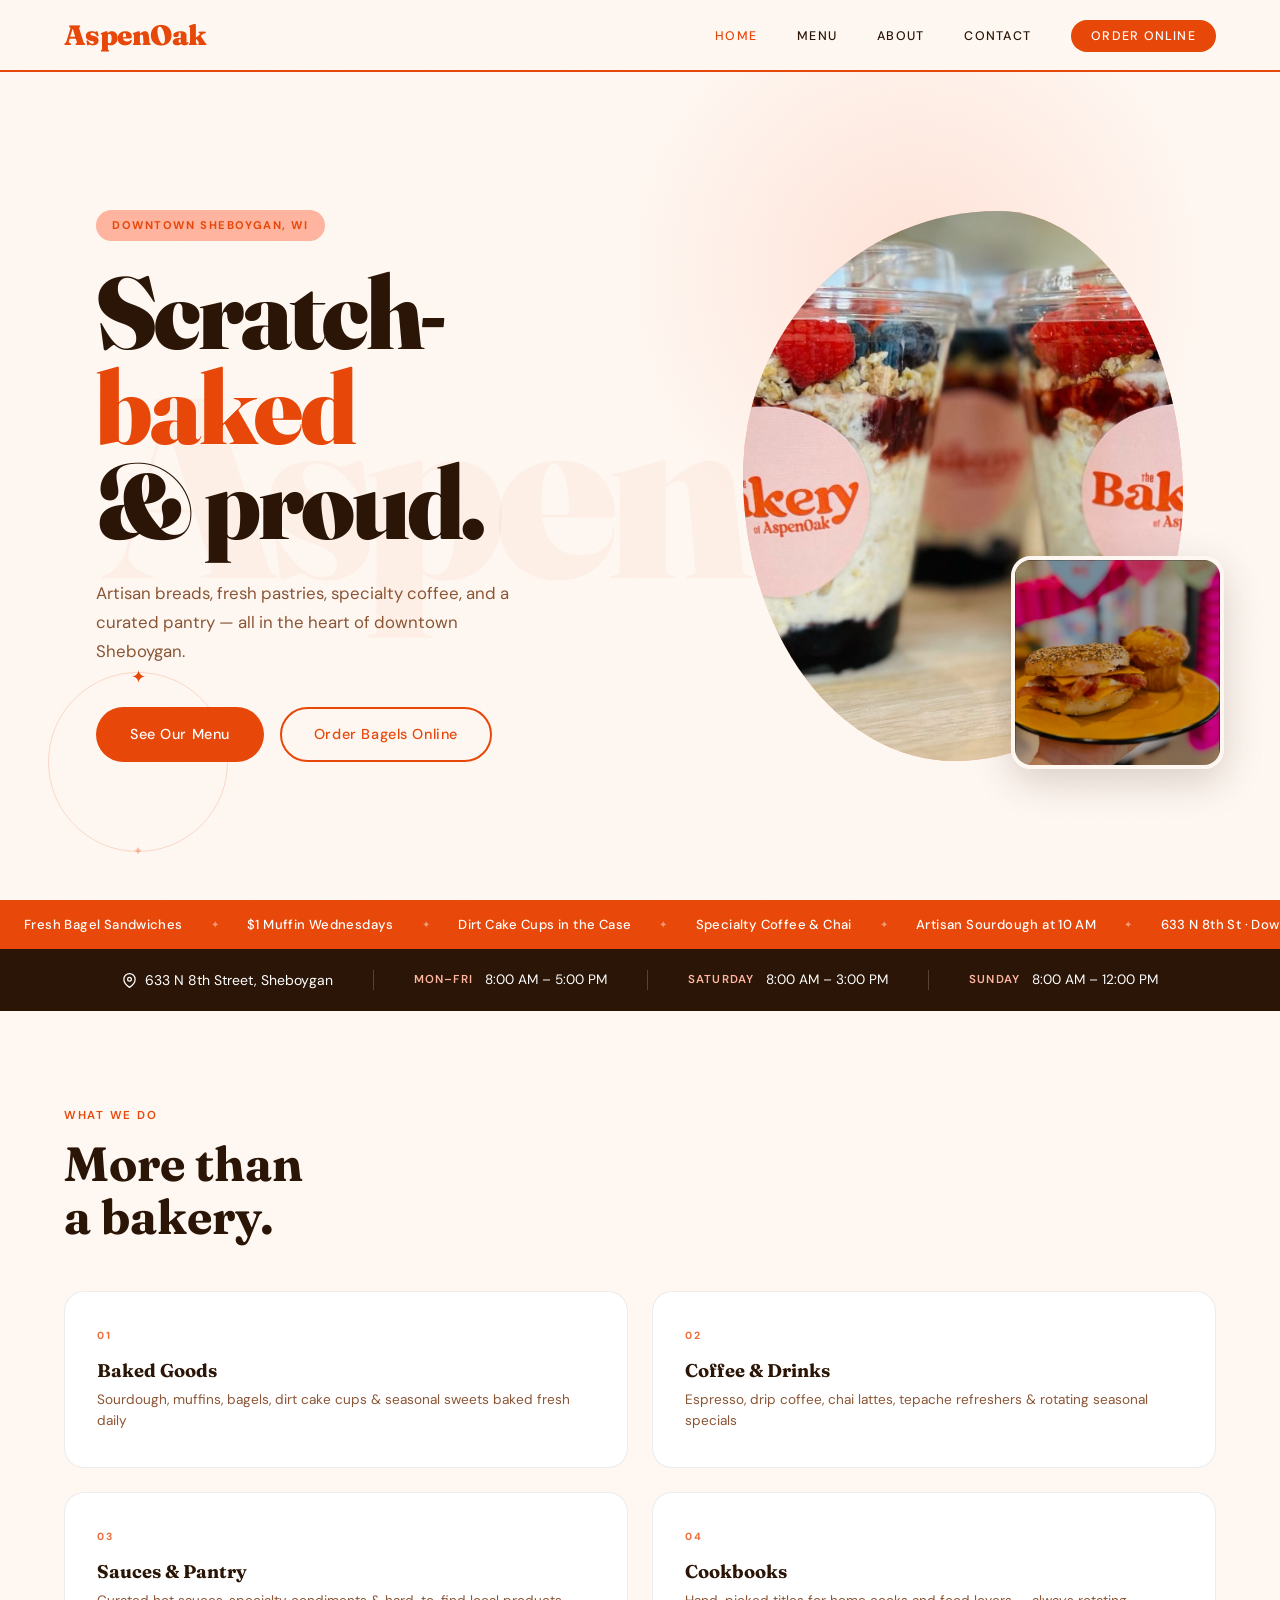
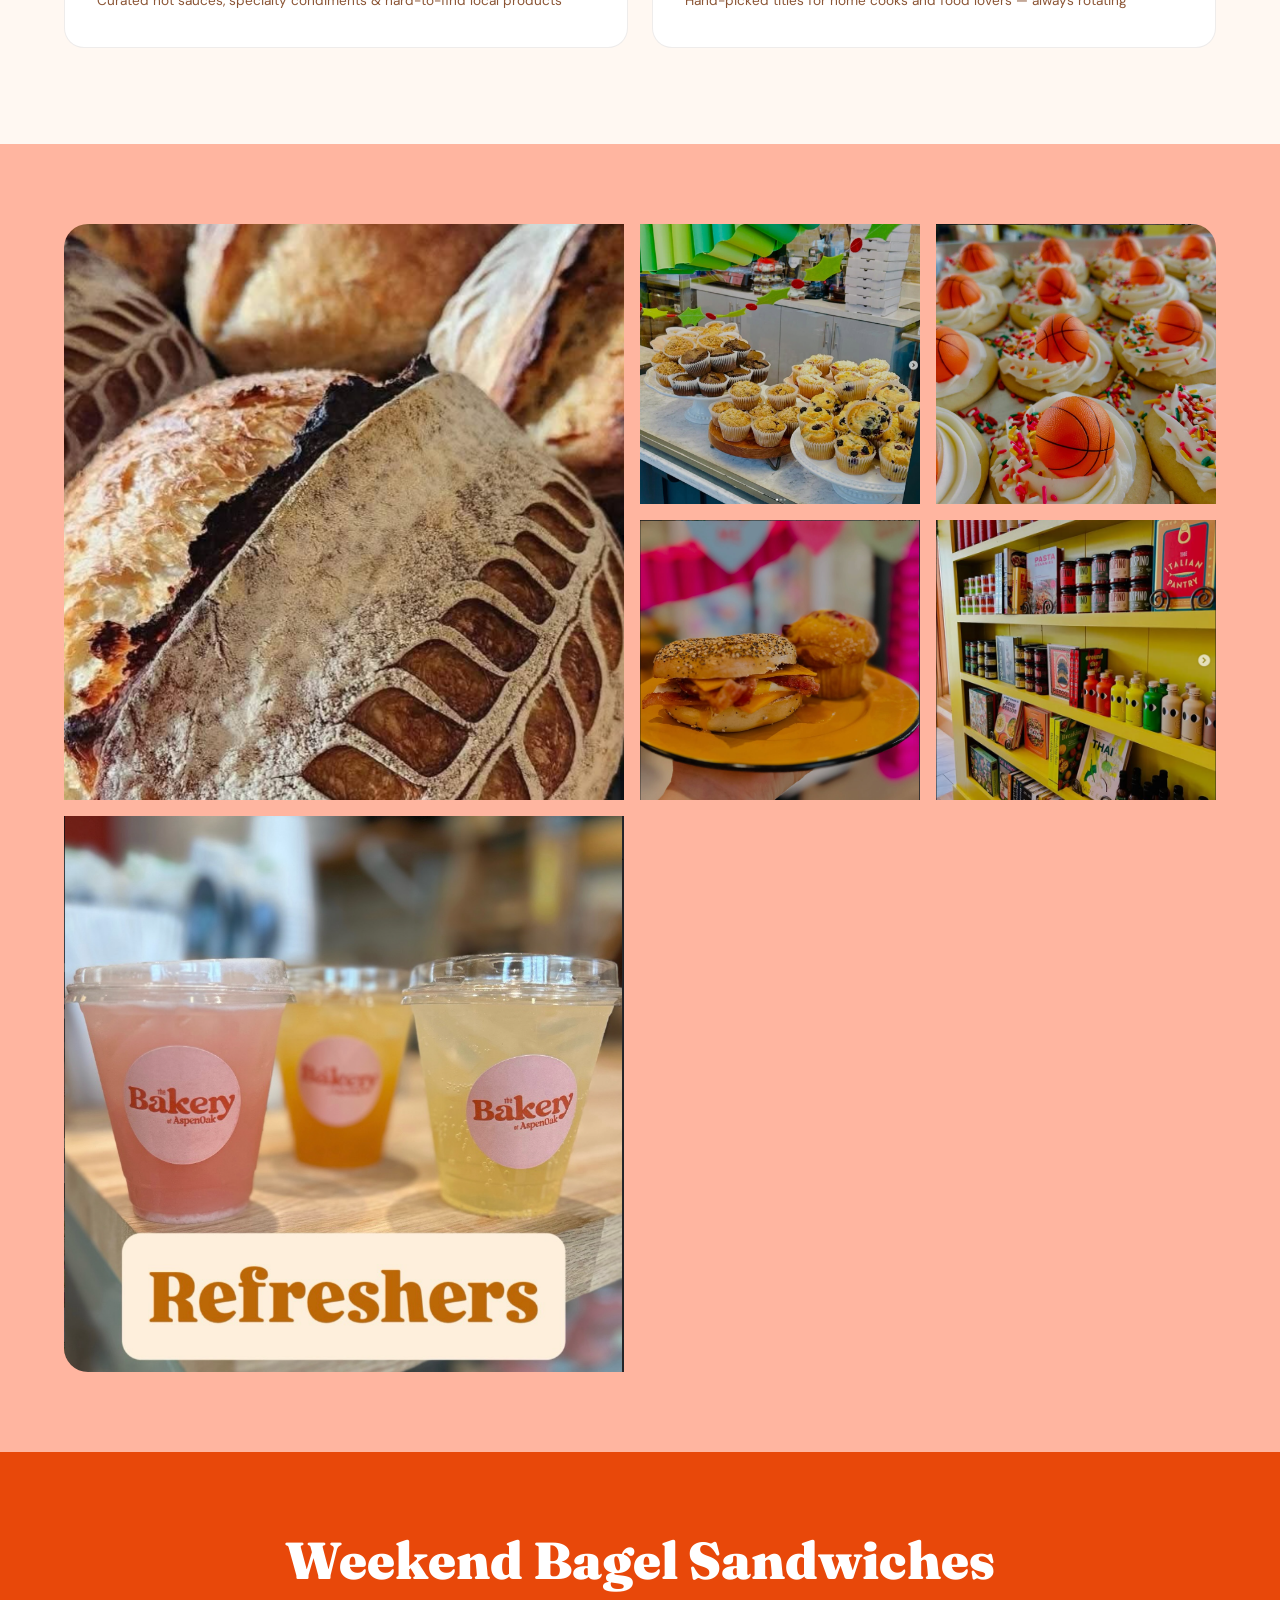
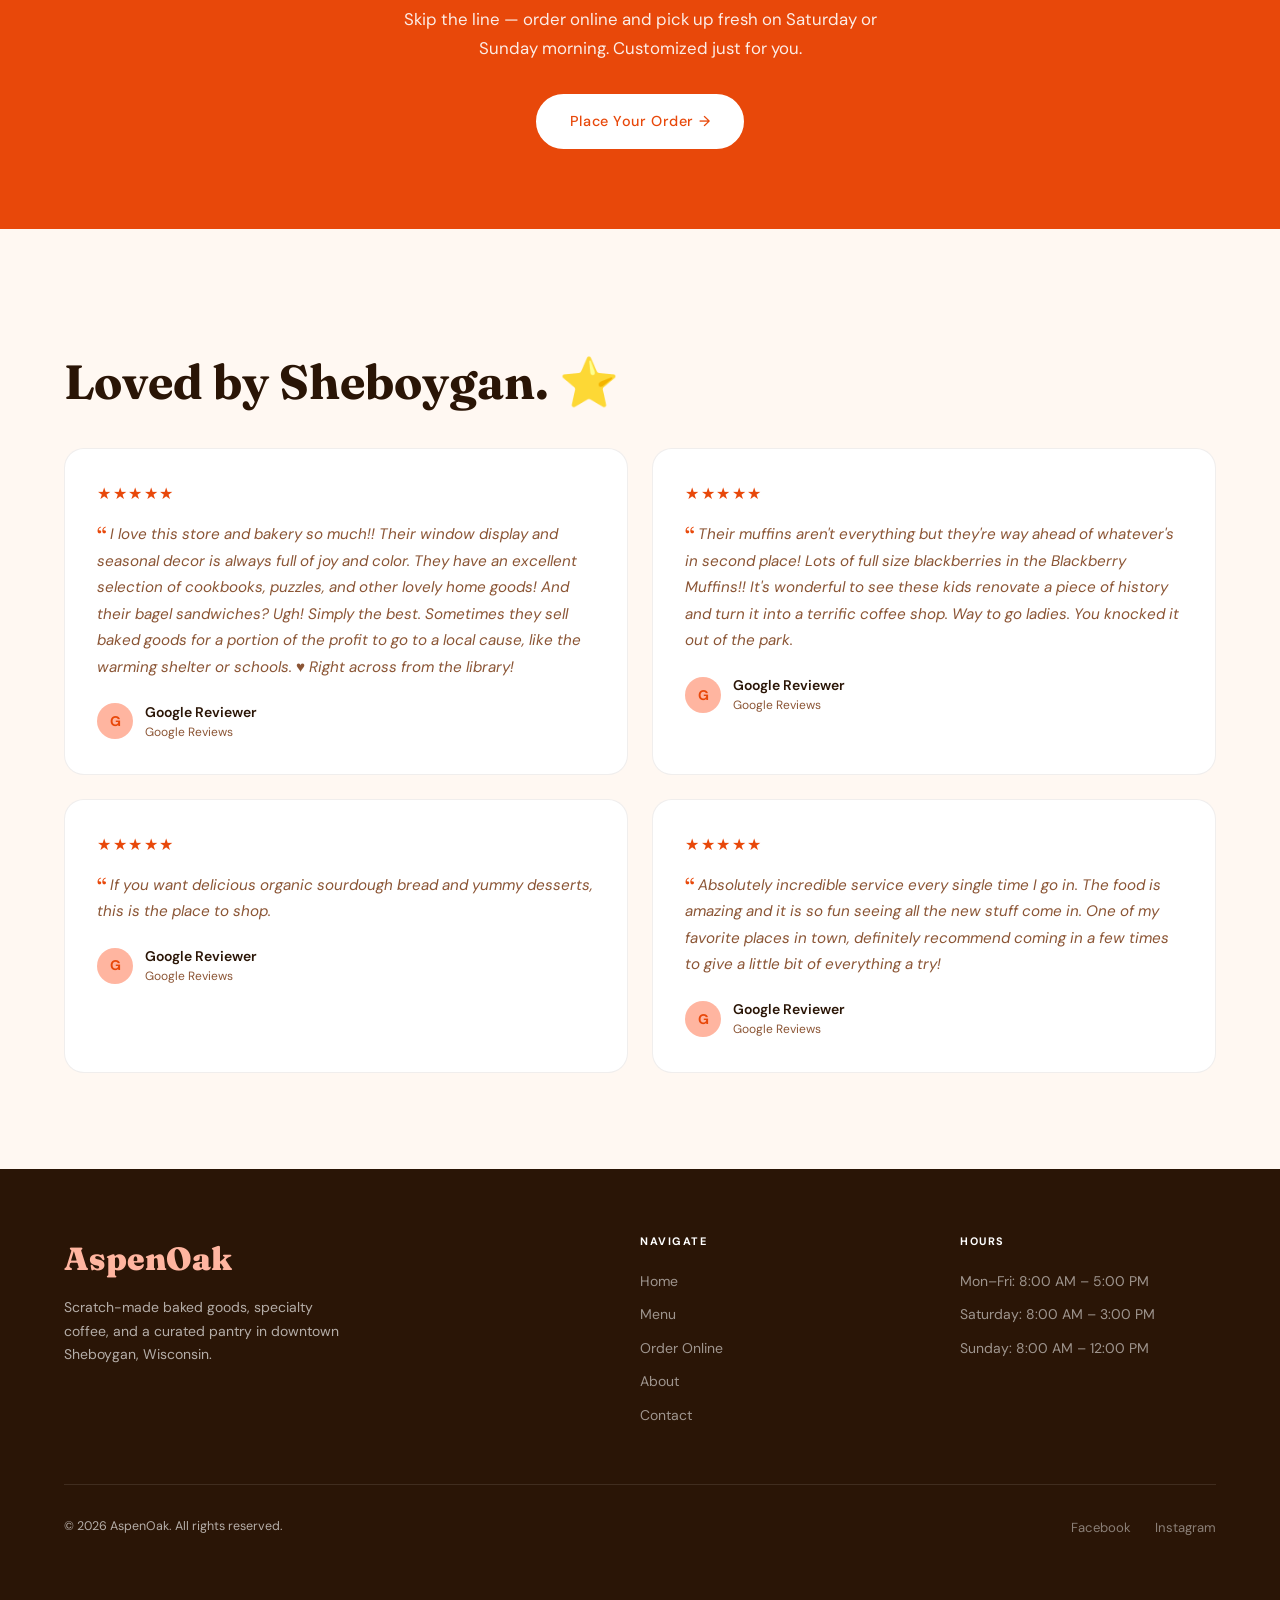
==== commit cfb368a0: "feat: Add redesign and design taste skills with comprehensive guidelines - Introduced `redesign-exis" ====
--- a/site/index.html
+++ b/site/index.html
@@ -5,6 +5,7 @@
   <meta name="viewport" content="width=device-width, initial-scale=1.0">
   <title>AspenOak — Bakery &amp; Pantry in Downtown Sheboygan</title>
   <meta name="description" content="Scratch-made baked goods, specialty coffee, and a curated pantry at 633 N 8th Street in downtown Sheboygan, WI.">
+  <link rel="icon" href="assets/favicon.svg" type="image/svg+xml">
   <link rel="stylesheet" href="css/style.css">
   <link rel="stylesheet" href="css/home.css">
 </head>
@@ -136,22 +137,22 @@
   <section class="collage">
     <div class="collage-grid">
       <div class="collage-item reveal-scale" style="--rd:.0s">
-        <img src="assets/sourdough.png" alt="Artisan sourdough">
+        <img src="assets/sourdough.png" alt="Artisan sourdough" loading="lazy">
       </div>
       <div class="collage-item reveal-scale" style="--rd:.07s">
-        <img src="assets/muffins.png" alt="Fresh muffins">
+        <img src="assets/muffins.png" alt="Fresh muffins" loading="lazy">
       </div>
       <div class="collage-item reveal-scale" style="--rd:.14s">
-        <img src="assets/sugarcookie.png" alt="Decorated cookies">
+        <img src="assets/sugarcookie.png" alt="Decorated cookies" loading="lazy">
       </div>
       <div class="collage-item reveal-scale" style="--rd:.21s">
-        <img src="assets/Bagel.png" alt="Bagel sandwich">
+        <img src="assets/Bagel.png" alt="Bagel sandwich" loading="lazy">
       </div>
       <div class="collage-item reveal-scale" style="--rd:.28s">
-        <img src="assets/insidebuilding.png" alt="Inside AspenOak">
+        <img src="assets/insidebuilding.png" alt="Inside AspenOak" loading="lazy">
       </div>
       <div class="collage-item reveal-scale" style="--rd:.35s">
-        <img src="assets/refreshers.png" alt="Tepache Refreshers">
+        <img src="assets/refreshers.png" alt="Tepache Refreshers" loading="lazy">
       </div>
     </div>
   </section>
--- a/site/css/style.css
+++ b/site/css/style.css
@@ -30,9 +30,21 @@
   line-height: 1.6;
 }
 
+body::after {
+  content: '';
+  position: fixed;
+  inset: 0;
+  background-image: url("data:image/svg+xml,%3Csvg xmlns='http://www.w3.org/2000/svg' width='300' height='300'%3E%3Cfilter id='n'%3E%3CfeTurbulence type='fractalNoise' baseFrequency='0.75' numOctaves='4' stitchTiles='stitch'/%3E%3C/filter%3E%3Crect width='300' height='300' filter='url(%23n)' opacity='1'/%3E%3C/svg%3E");
+  opacity: 0.028;
+  pointer-events: none;
+  z-index: 999;
+  mix-blend-mode: multiply;
+}
+
 h1, h2, h3, h4 {
   font-family: 'Fraunces', serif;
   line-height: 1.1;
+  text-wrap: balance;
 }
 
 /* ─────────────────────────────────────────
@@ -104,6 +116,10 @@
   height: 2px;
   background: var(--dark);
   transition: all 0.3s;
+}
+
+nav.scrolled {
+  box-shadow: 0 2px 24px rgba(42,21,6,0.09);
 }
 
 /* ─────────────────────────────────────────
@@ -137,6 +153,9 @@
 .btn-white { background: white; color: var(--orange); border-color: white; }
 .btn-white:hover { background: var(--dark); color: white; border-color: var(--dark); }
 
+.btn:hover { transform: translateY(-2px); }
+.btn:active { transform: translateY(-2px) scale(0.97); }
+
 /* ─────────────────────────────────────────
    Layout Helpers
 ───────────────────────────────────────── */
@@ -323,19 +342,21 @@
 ───────────────────────────────────────── */
 .categories-grid {
   display: grid;
-  grid-template-columns: repeat(4, 1fr);
+  grid-template-columns: repeat(2, 1fr);
   gap: 1.5rem;
   margin-top: 3rem;
+  counter-reset: category-counter;
 }
 
 .category-card {
   background: white;
   border-radius: 1.25rem;
-  padding: 2rem 1.5rem;
-  text-align: center;
+  padding: 2.25rem 2rem;
+  text-align: left;
   border: 1.5px solid rgba(42,21,6,0.08);
   transition: all 0.3s;
   display: block;
+  counter-increment: category-counter;
 }
 
 .category-card:hover {
@@ -356,6 +377,18 @@
   font-size: 0.85rem;
   color: var(--mid);
   line-height: 1.55;
+}
+
+.category-card::before {
+  content: "0" counter(category-counter);
+  display: block;
+  font-family: 'DM Sans', sans-serif;
+  font-size: 0.65rem;
+  font-weight: 700;
+  letter-spacing: 0.18em;
+  color: var(--orange);
+  opacity: 0.8;
+  margin-bottom: 1rem;
 }
 
 /* ─────────────────────────────────────────
@@ -1187,7 +1220,6 @@
    Responsive
 ───────────────────────────────────────── */
 @media (max-width: 1024px) {
-  .categories-grid  { grid-template-columns: repeat(2, 1fr); }
   .about-story      { grid-template-columns: 1fr; gap: 2.5rem; padding: 4rem 3rem; }
   .values-section   { padding: 0 3rem 4rem; }
   .values-grid      { grid-template-columns: 1fr 1fr; }
@@ -1231,7 +1263,7 @@
   .section, .section-sm { padding: 3rem 1.5rem; }
 
   /* Categories */
-  .categories-grid { gap: 1rem; }
+  .categories-grid { gap: 1rem; grid-template-columns: 1fr; }
 
   /* Collage */
   .collage { padding: 3rem 1.5rem; }
--- a/site/css/home.css
+++ b/site/css/home.css
@@ -4,20 +4,6 @@
 ═══════════════════════════════════════════ */
 
 /* ─────────────────────────────────────────
-   Grain texture overlay (anti-AI feel)
-───────────────────────────────────────── */
-body::after {
-  content: '';
-  position: fixed;
-  inset: 0;
-  background-image: url("data:image/svg+xml,%3Csvg xmlns='http://www.w3.org/2000/svg' width='300' height='300'%3E%3Cfilter id='n'%3E%3CfeTurbulence type='fractalNoise' baseFrequency='0.75' numOctaves='4' stitchTiles='stitch'/%3E%3C/filter%3E%3Crect width='300' height='300' filter='url(%23n)' opacity='1'/%3E%3C/svg%3E");
-  opacity: 0.028;
-  pointer-events: none;
-  z-index: 9999;
-  mix-blend-mode: multiply;
-}
-
-/* ─────────────────────────────────────────
    Nav load animation
 ───────────────────────────────────────── */
 .nav-load {
@@ -27,11 +13,6 @@
 @keyframes navSlideDown {
   from { opacity: 0; transform: translateY(-16px); }
   to   { opacity: 1; transform: translateY(0); }
-}
-
-/* Nav shadow on scroll — toggled by JS */
-nav.scrolled {
-  box-shadow: 0 2px 24px rgba(42,21,6,0.09);
 }
 
 /* ─────────────────────────────────────────
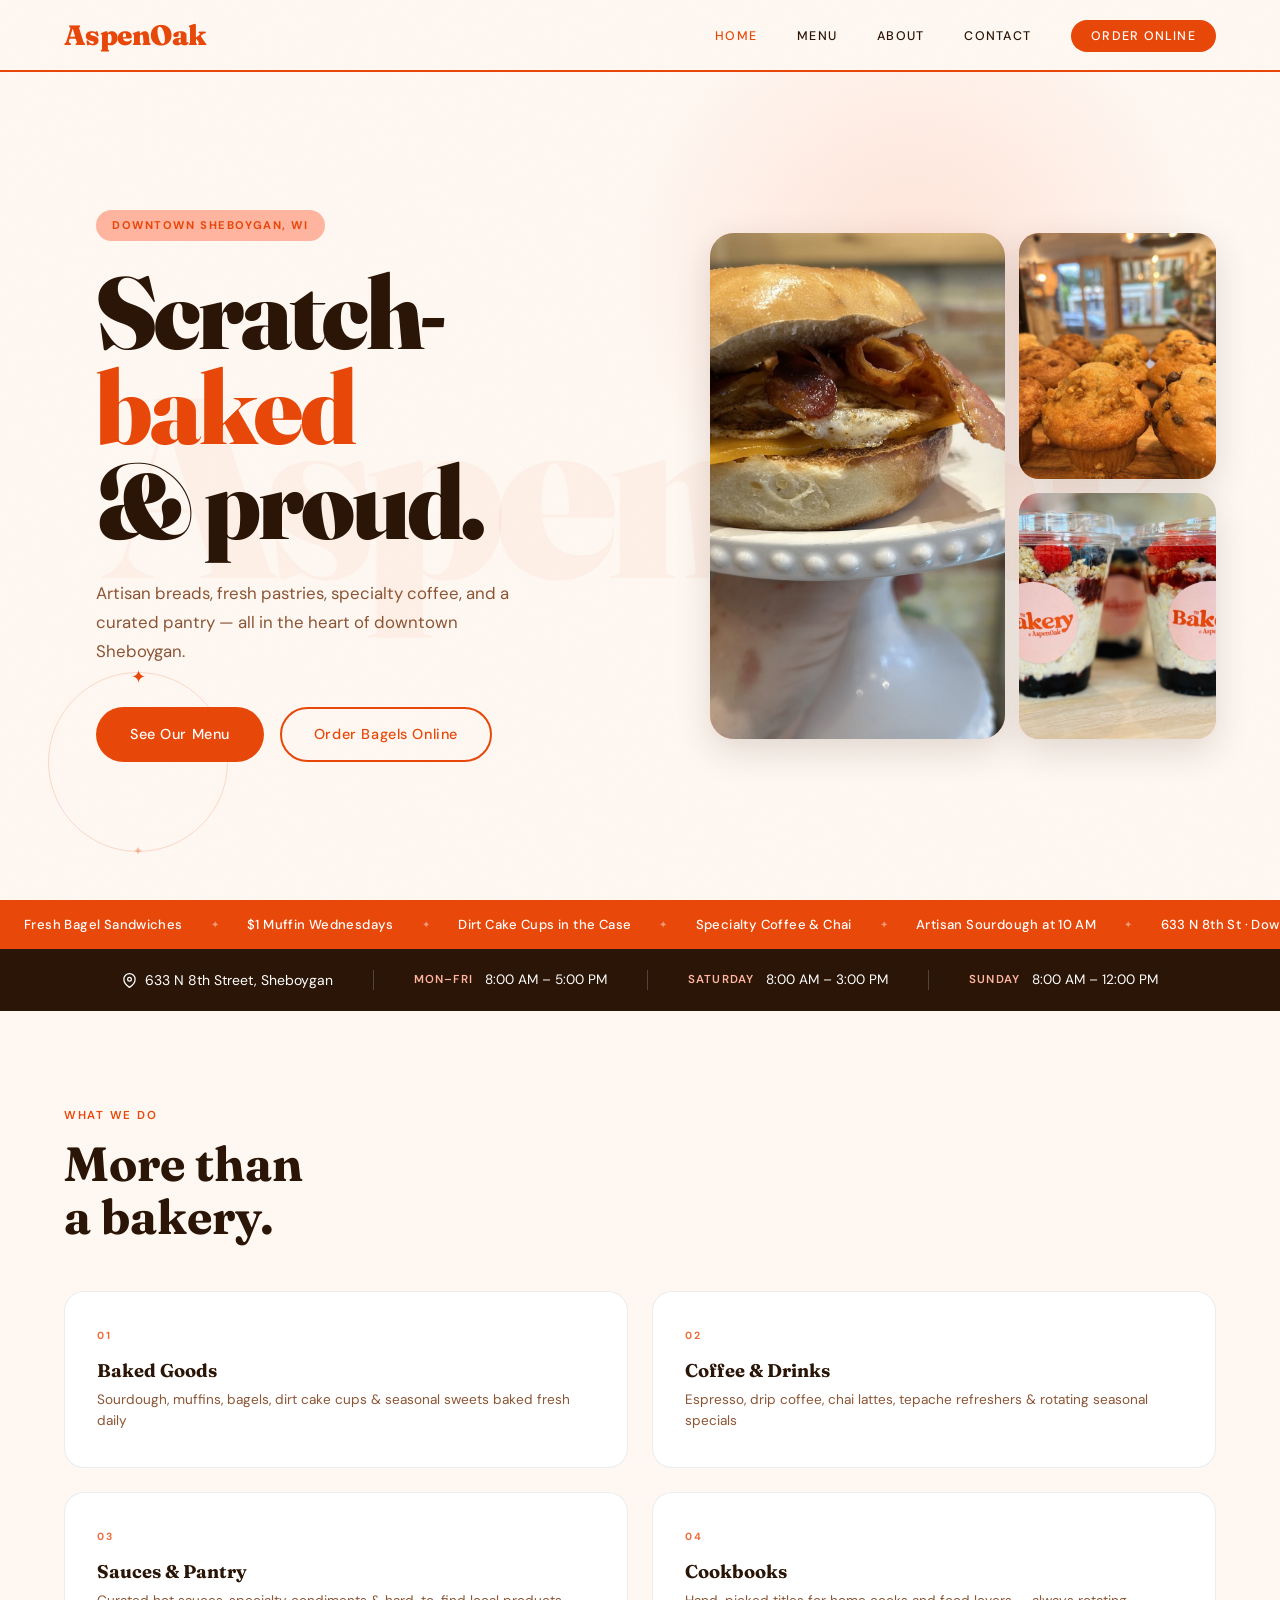
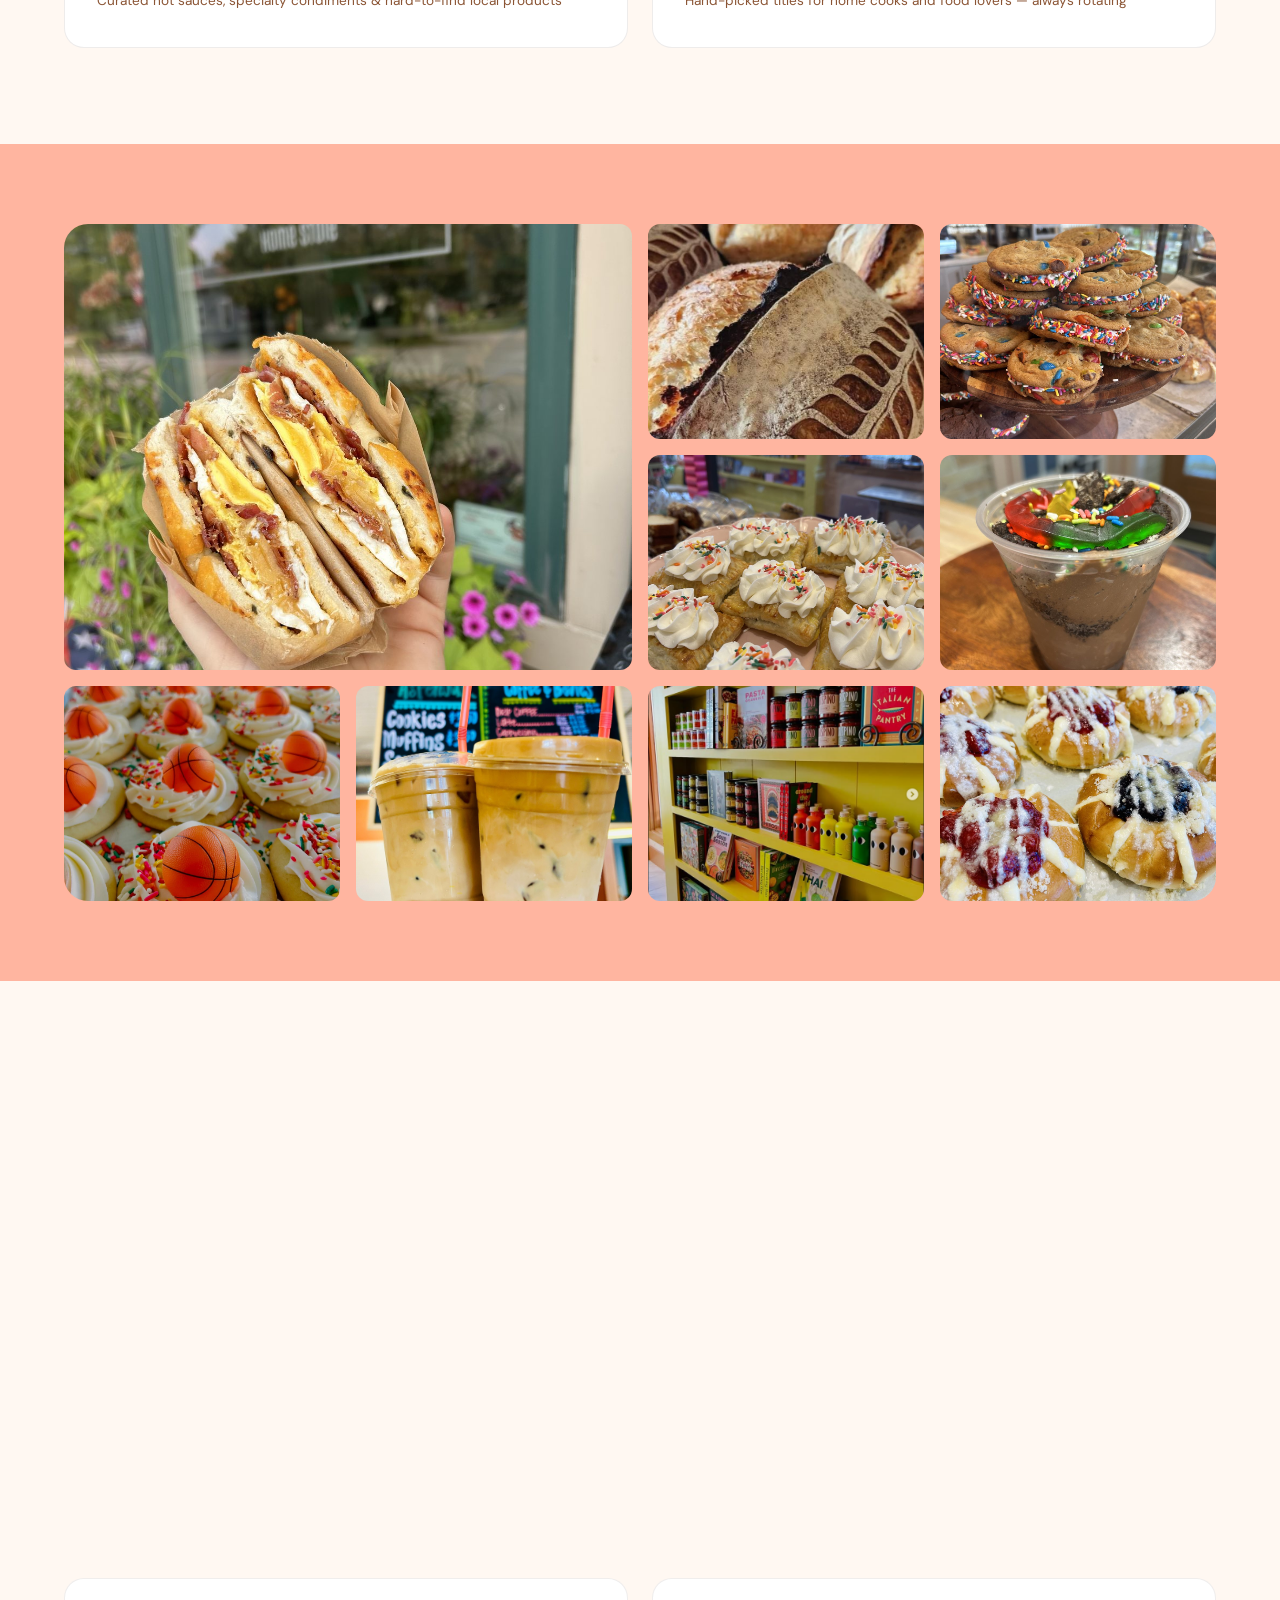
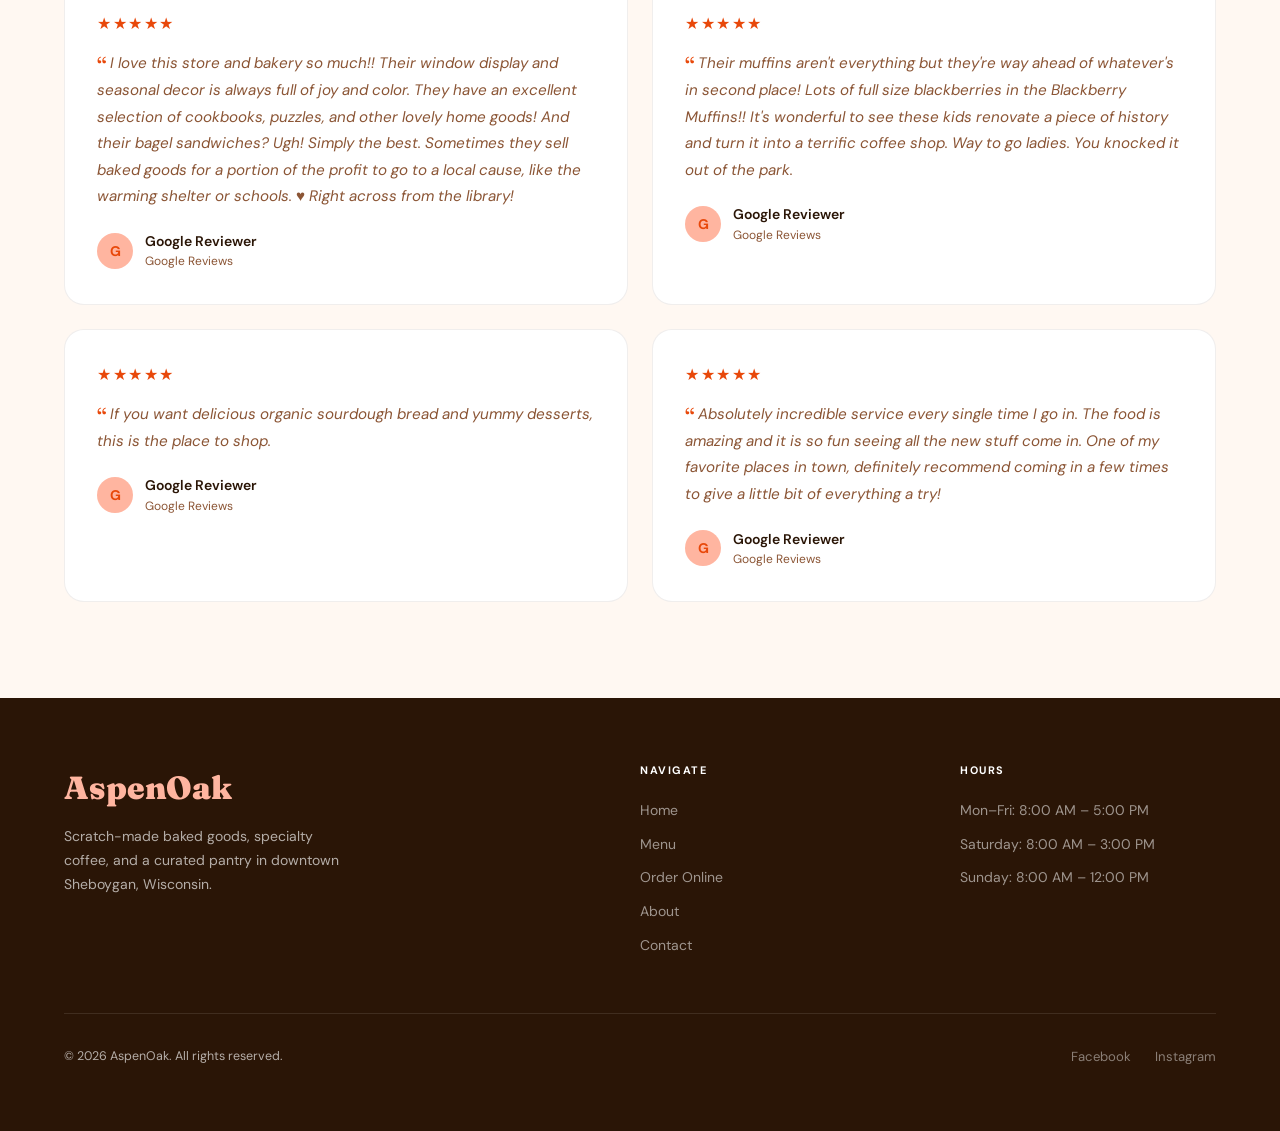
==== commit e3921ad4: "feat: Homepage photo refresh — hero cluster, richer collage - Hero: 3-photo cluster (bagel, muffin, " ====
--- a/site/index.html
+++ b/site/index.html
@@ -55,11 +55,16 @@
 
       <!-- Right: Photos -->
       <div class="hero-v2-right">
-        <div class="hero-photo-blob load-scale" style="--d:.35s">
-          <img src="assets/overnightoats.png" alt="AspenOak parfait cups" id="hero-parallax-img">
-        </div>
-        <div class="hero-photo-secondary load-scale" style="--d:.55s">
-          <img src="assets/Bagel.png" alt="AspenOak bagel sandwich">
+        <div class="hero-photo-cluster">
+          <div class="hp-cell hp-main load-scale" style="--d:.35s">
+            <img src="assets/plain-jane-bagel.jpg" alt="AspenOak Plain Jane bagel sandwich — bacon, egg, and cheese">
+          </div>
+          <div class="hp-cell load-scale" style="--d:.5s">
+            <img src="assets/muffin-variety.jpg" alt="Fresh-baked muffins on a wooden board">
+          </div>
+          <div class="hp-cell load-scale" style="--d:.62s">
+            <img src="assets/overnightoats.png" alt="Triple berry overnight oats parfait cups">
+          </div>
         </div>
         <div class="hero-badge load-slide" style="--d:.9s">
           Weekend Orders Open
@@ -137,22 +142,31 @@
   <section class="collage">
     <div class="collage-grid">
       <div class="collage-item reveal-scale" style="--rd:.0s">
+        <img src="assets/bagel-cross-section.jpg" alt="A loaded AspenOak bagel sandwich held up outside the storefront" loading="lazy">
+      </div>
+      <div class="collage-item reveal-scale" style="--rd:.06s">
         <img src="assets/sourdough.png" alt="Artisan sourdough" loading="lazy">
       </div>
-      <div class="collage-item reveal-scale" style="--rd:.07s">
-        <img src="assets/muffins.png" alt="Fresh muffins" loading="lazy">
-      </div>
-      <div class="collage-item reveal-scale" style="--rd:.14s">
-        <img src="assets/sugarcookie.png" alt="Decorated cookies" loading="lazy">
-      </div>
-      <div class="collage-item reveal-scale" style="--rd:.21s">
-        <img src="assets/Bagel.png" alt="Bagel sandwich" loading="lazy">
-      </div>
-      <div class="collage-item reveal-scale" style="--rd:.28s">
-        <img src="assets/insidebuilding.png" alt="Inside AspenOak" loading="lazy">
-      </div>
-      <div class="collage-item reveal-scale" style="--rd:.35s">
-        <img src="assets/refreshers.png" alt="Tepache Refreshers" loading="lazy">
+      <div class="collage-item reveal-scale" style="--rd:.12s">
+        <img src="assets/cookie-sandwiches.jpg" alt="M&amp;M cookie sandwiches with sprinkle-rimmed buttercream" loading="lazy">
+      </div>
+      <div class="collage-item reveal-scale" style="--rd:.18s">
+        <img src="assets/pop-tarts.jpg" alt="House-made pop-tarts topped with whipped cream and sprinkles" loading="lazy">
+      </div>
+      <div class="collage-item reveal-scale" style="--rd:.24s">
+        <img src="assets/chocolate-pudding-cup.jpg" alt="Oreo dirt cake pudding cup with gummy worms" loading="lazy">
+      </div>
+      <div class="collage-item reveal-scale" style="--rd:.30s">
+        <img src="assets/sugarcookie.png" alt="Decorated sugar cookies" loading="lazy">
+      </div>
+      <div class="collage-item reveal-scale" style="--rd:.36s">
+        <img src="assets/latte.jpg" alt="Two iced lattes in front of the AspenOak coffee board" loading="lazy">
+      </div>
+      <div class="collage-item reveal-scale" style="--rd:.42s">
+        <img src="assets/insidebuilding.png" alt="Inside the AspenOak shop" loading="lazy">
+      </div>
+      <div class="collage-item reveal-scale" style="--rd:.48s">
+        <img src="assets/sweet-stuffed-bagels.jpg" alt="Sweet stuffed bagels from AspenOak" loading="lazy">
       </div>
     </div>
   </section>
--- a/site/css/style.css
+++ b/site/css/style.css
@@ -400,14 +400,14 @@
   max-width: 1200px;
   margin: 0 auto;
   display: grid;
-  grid-template-columns: 2fr 1fr 1fr;
-  grid-template-rows: 280px 280px;
+  grid-template-columns: repeat(4, 1fr);
+  grid-auto-rows: 215px;
   gap: 1rem;
   border-radius: 1.5rem;
   overflow: hidden;
 }
 
-.collage-item { overflow: hidden; position: relative; }
+.collage-item { overflow: hidden; position: relative; border-radius: 0.75rem; }
 
 .collage-item img {
   width: 100%;
@@ -417,7 +417,9 @@
 }
 
 .collage-item:hover img { transform: scale(1.07); }
-.collage-item:first-child { grid-row: 1 / 3; }
+
+/* First image is a 2×2 feature */
+.collage-item:first-child { grid-column: span 2; grid-row: span 2; }
 
 /* ─────────────────────────────────────────
    HOME — Order Banner
@@ -957,93 +959,117 @@
 
 .wednesday-banner strong { font-family: 'Fraunces', serif; font-size: 1rem; }
 
-/* Easter Section */
-.easter-section {
-  background: #f5f0e8;
-  padding: 4rem;
-  margin: 0;
-}
-
-.easter-inner {
-  max-width: 1200px;
-  margin: 0 auto;
+/* ─────────────────────────────────────────
+   Photo-forward menu cards
+───────────────────────────────────────── */
+
+/* Featured band — asymmetric image + content (bagel sandwiches) */
+.menu-feature {
   display: grid;
-  grid-template-columns: 1fr 1fr;
-  gap: 4rem;
-  align-items: center;
-}
-
-.easter-img {
-  border-radius: 1.25rem;
+  grid-template-columns: 1.05fr 1fr;
+  align-items: stretch;
+  background: var(--white);
+  border-radius: 1.5rem;
   overflow: hidden;
-  box-shadow: 0 12px 40px rgba(0,0,0,0.12);
-}
-
-.easter-img img { width: 100%; height: 100%; object-fit: cover; }
-
-.easter-content .section-label { color: #7a5c2a; }
-
-.easter-content .section-title { color: var(--dark); margin-bottom: 1.5rem; }
-
-.easter-items { list-style: none; margin-bottom: 1.75rem; }
-
-.easter-items li {
-  display: flex;
+  border: 1.5px solid rgba(42,21,6,0.07);
+  box-shadow: 0 18px 50px rgba(42,21,6,0.07);
+}
+
+.menu-feature.reverse .menu-feature-media { order: 2; }
+.menu-feature.reverse .menu-feature-body { order: 1; }
+
+.menu-feature-media { position: relative; min-height: 360px; overflow: hidden; }
+.menu-feature-media img {
+  width: 100%; height: 100%;
+  object-fit: cover;
+  transition: transform 0.6s cubic-bezier(0.2,0.7,0.2,1);
+}
+.menu-feature:hover .menu-feature-media img { transform: scale(1.04); }
+
+.menu-feature-body { padding: 2.75rem; align-self: center; }
+.menu-feature-body .section-label { color: var(--orange); }
+.menu-feature-body > h3 {
+  font-family: 'Fraunces', serif;
+  font-size: 1.6rem;
+  font-weight: 700;
+  margin: 0.25rem 0 1.25rem;
+}
+
+.feature-item {
+  display: flex;
+  align-items: baseline;
   justify-content: space-between;
-  align-items: baseline;
-  padding: 0.6rem 0;
-  border-bottom: 1px dashed rgba(42,21,6,0.12);
-  font-size: 0.9rem;
-}
-
-.easter-items li:last-child { border-bottom: none; }
-
-.easter-items li span { color: var(--mid); font-size: 0.8rem; }
-.easter-items li strong { color: var(--dark); }
-.easter-items .item-price { color: var(--orange); font-weight: 600; font-size: 0.875rem; flex-shrink: 0; margin-left: 1rem; }
-
-.easter-order-note {
-  background: white;
-  border-radius: 0.875rem;
-  padding: 1rem 1.25rem;
-  font-size: 0.82rem;
+  gap: 1rem;
+  padding: 0.95rem 0;
+  border-bottom: 1px dashed rgba(42,21,6,0.14);
+}
+.feature-item:last-of-type { border-bottom: none; }
+.feature-item h4 { font-family: 'Fraunces', serif; font-size: 1.1rem; font-weight: 700; }
+.feature-item p { font-size: 0.82rem; color: var(--mid); margin-top: 0.15rem; }
+
+.price-tag {
+  font-family: 'DM Sans', sans-serif;
+  font-weight: 600;
+  color: var(--orange);
+  font-variant-numeric: tabular-nums;
+  white-space: nowrap;
+  flex-shrink: 0;
+}
+
+/* Photo card grid */
+.photo-grid {
+  display: grid;
+  grid-template-columns: repeat(auto-fill, minmax(248px, 1fr));
+  gap: 1.5rem;
+}
+
+.photo-card {
+  background: var(--white);
+  border-radius: 1.1rem;
+  overflow: hidden;
+  border: 1.5px solid rgba(42,21,6,0.07);
+  display: flex;
+  flex-direction: column;
+  transition: transform 0.25s cubic-bezier(0.2,0.7,0.2,1), box-shadow 0.25s, border-color 0.25s;
+}
+.photo-card:hover {
+  transform: translateY(-4px);
+  border-color: var(--orange);
+  box-shadow: 0 16px 38px rgba(232,72,10,0.12);
+}
+
+.photo-card-media { aspect-ratio: 4 / 3; overflow: hidden; }
+.photo-card-media img {
+  width: 100%; height: 100%;
+  object-fit: cover;
+  transition: transform 0.5s cubic-bezier(0.2,0.7,0.2,1);
+}
+.photo-card:hover .photo-card-media img { transform: scale(1.06); }
+
+.photo-card-body { padding: 1.25rem 1.25rem 1.4rem; display: flex; flex-direction: column; flex: 1; }
+.photo-card-head {
+  display: flex; align-items: baseline; justify-content: space-between; gap: 0.75rem;
+  margin-bottom: 0.35rem;
+}
+.photo-card-head h4 { font-family: 'Fraunces', serif; font-size: 1.1rem; font-weight: 700; }
+.photo-card-body > p { font-size: 0.85rem; color: var(--mid); line-height: 1.5; }
+
+.flavor-list {
+  list-style: none;
+  display: flex;
+  flex-wrap: wrap;
+  gap: 0.4rem;
+  margin-top: 0.9rem;
+}
+.flavor-list li {
+  font-size: 0.72rem;
+  font-weight: 500;
   color: var(--mid);
-  line-height: 1.6;
-}
-
-.easter-order-note a { color: var(--orange); font-weight: 500; }
-
-/* ─────────────────────────────────────────
-   Dirt Cake Cups
-───────────────────────────────────────── */
-.dirt-cups-grid {
-  display: grid;
-  grid-template-columns: repeat(auto-fill, minmax(220px, 1fr));
-  gap: 1.25rem;
-  margin-top: 1.5rem;
-}
-
-.dirt-cup-card {
-  background: #2A1506;
-  border-radius: 1rem;
-  padding: 1.5rem;
-  color: white;
-  transition: transform 0.2s;
-}
-
-.dirt-cup-card:hover { transform: translateY(-3px); }
-
-.dirt-cup-card .cup-icon { font-size: 1.75rem; margin-bottom: 0.75rem; }
-
-.dirt-cup-card h4 {
-  font-family: 'Fraunces', serif;
-  font-size: 1rem;
-  font-weight: 700;
-  color: var(--blush);
-  margin-bottom: 0.4rem;
-}
-
-.dirt-cup-card p { font-size: 0.8rem; color: rgba(255,255,255,0.65); line-height: 1.5; }
+  background: var(--cream);
+  border: 1px solid rgba(42,21,6,0.08);
+  padding: 0.2rem 0.6rem;
+  border-radius: 2rem;
+}
 
 .new-badge {
   display: inline-block;
@@ -1056,6 +1082,22 @@
   padding: 0.15rem 0.5rem;
   border-radius: 2rem;
   margin-bottom: 0.5rem;
+}
+
+/* ─────────────────────────────────────────
+   Scroll-reveal (JS adds .in-view in viewport)
+───────────────────────────────────────── */
+.reveal {
+  opacity: 0;
+  transform: translateY(36px);
+  transition:
+    opacity 0.7s cubic-bezier(0.22, 1, 0.36, 1),
+    transform 0.7s cubic-bezier(0.22, 1, 0.36, 1);
+}
+.reveal.in-view { opacity: 1; transform: none; }
+
+@media (prefers-reduced-motion: reduce) {
+  .reveal { opacity: 1; transform: none; transition: none; }
 }
 
 
@@ -1137,15 +1179,12 @@
 @media (max-width: 768px) {
   .specials-bar { padding: 0 1.5rem 1.5rem; }
   .wednesday-banner { padding: 0.875rem 1.5rem; }
-  .easter-section { padding: 3rem 1.5rem; }
-  .easter-inner { grid-template-columns: 1fr; gap: 2rem; }
   .reviews-section { padding: 3rem 1.5rem; }
   .reviews-grid { grid-template-columns: 1fr; }
-  .dirt-cups-grid { grid-template-columns: 1fr 1fr; }
-}
-
-@media (max-width: 480px) {
-  .dirt-cups-grid { grid-template-columns: 1fr; }
+  .menu-feature { grid-template-columns: 1fr; }
+  .menu-feature-media { min-height: 240px; aspect-ratio: 16 / 10; }
+  .menu-feature-body { padding: 1.75rem 1.5rem; }
+  .photo-grid { grid-template-columns: repeat(auto-fill, minmax(160px, 1fr)); gap: 1rem; }
 }
 
 /* ─────────────────────────────────────────
@@ -1267,9 +1306,8 @@
 
   /* Collage */
   .collage { padding: 3rem 1.5rem; }
-  .collage-grid { grid-template-columns: 1fr 1fr; grid-template-rows: auto; }
-  .collage-item:first-child { grid-column: 1 / -1; grid-row: auto; aspect-ratio: 3/2; height: 200px; }
-  .collage-item { height: 160px; }
+  .collage-grid { grid-template-columns: repeat(2, 1fr); grid-auto-rows: 150px; }
+  .collage-item:first-child { grid-column: 1 / -1; grid-row: span 1; }
 
   /* Order banner */
   .order-banner { padding: 3rem 1.5rem; }
--- a/site/css/home.css
+++ b/site/css/home.css
@@ -237,50 +237,38 @@
   align-items: center;
 }
 
-/* Primary blob photo */
-.hero-photo-blob {
-  width: 88%;
-  max-width: 440px;
-  aspect-ratio: 4/5;
-  border-radius: 58% 42% 52% 48% / 48% 52% 48% 52%;
+/* Photo cluster — fills the column, minimal whitespace */
+.hero-photo-cluster {
+  display: grid;
+  grid-template-columns: 1.5fr 1fr;
+  grid-template-rows: 1fr 1fr;
+  gap: 0.85rem;
+  width: 100%;
+  max-width: 540px;
+  aspect-ratio: 1 / 1;
+  z-index: 1;
+}
+
+.hp-cell {
   overflow: hidden;
+  border-radius: 1.25rem;
   background: var(--blush);
-  position: relative;
-  z-index: 1;
-  will-change: transform;
-}
-
-.hero-photo-blob img {
+  box-shadow: 0 12px 36px rgba(42,21,6,0.14);
+}
+
+.hp-cell img {
   width: 100%;
   height: 100%;
   object-fit: cover;
   transition: transform 0.5s ease;
 }
 
-.hero-photo-blob:hover img { transform: scale(1.04); }
-
-/* Secondary floating photo */
-.hero-photo-secondary {
-  position: absolute;
-  bottom: -0.5rem;
-  right: -0.5rem;
-  width: 42%;
-  aspect-ratio: 1;
-  border-radius: 1.25rem;
-  overflow: hidden;
-  border: 4px solid var(--cream);
-  box-shadow: 0 12px 40px rgba(42,21,6,0.18);
-  z-index: 2;
-}
-
-.hero-photo-secondary img {
-  width: 100%;
-  height: 100%;
-  object-fit: cover;
-  transition: transform 0.5s ease;
-}
-
-.hero-photo-secondary:hover img { transform: scale(1.06); }
+.hp-cell:hover img { transform: scale(1.05); }
+
+.hp-main {
+  grid-row: 1 / 3;
+  border-radius: 1.5rem;
+}
 
 /* Floating badge */
 .hero-badge {
@@ -363,8 +351,7 @@
   .hero-v2 { padding: 3rem 1.5rem; min-height: auto; }
   .hero-v2-inner { grid-template-columns: 1fr; gap: 2.5rem; }
   .hero-v2-right { order: -1; }
-  .hero-photo-blob { width: 100%; max-width: 100%; aspect-ratio: 3/2; border-radius: 1.5rem; }
-  .hero-photo-secondary { width: 38%; bottom: -0.5rem; right: 0.5rem; }
+  .hero-photo-cluster { max-width: 100%; aspect-ratio: 4/3; }
   .hero-badge { left: 0.5rem; top: 1rem; }
   .hero-ring { display: none; }
   .hero-bg-word { font-size: 4rem; }
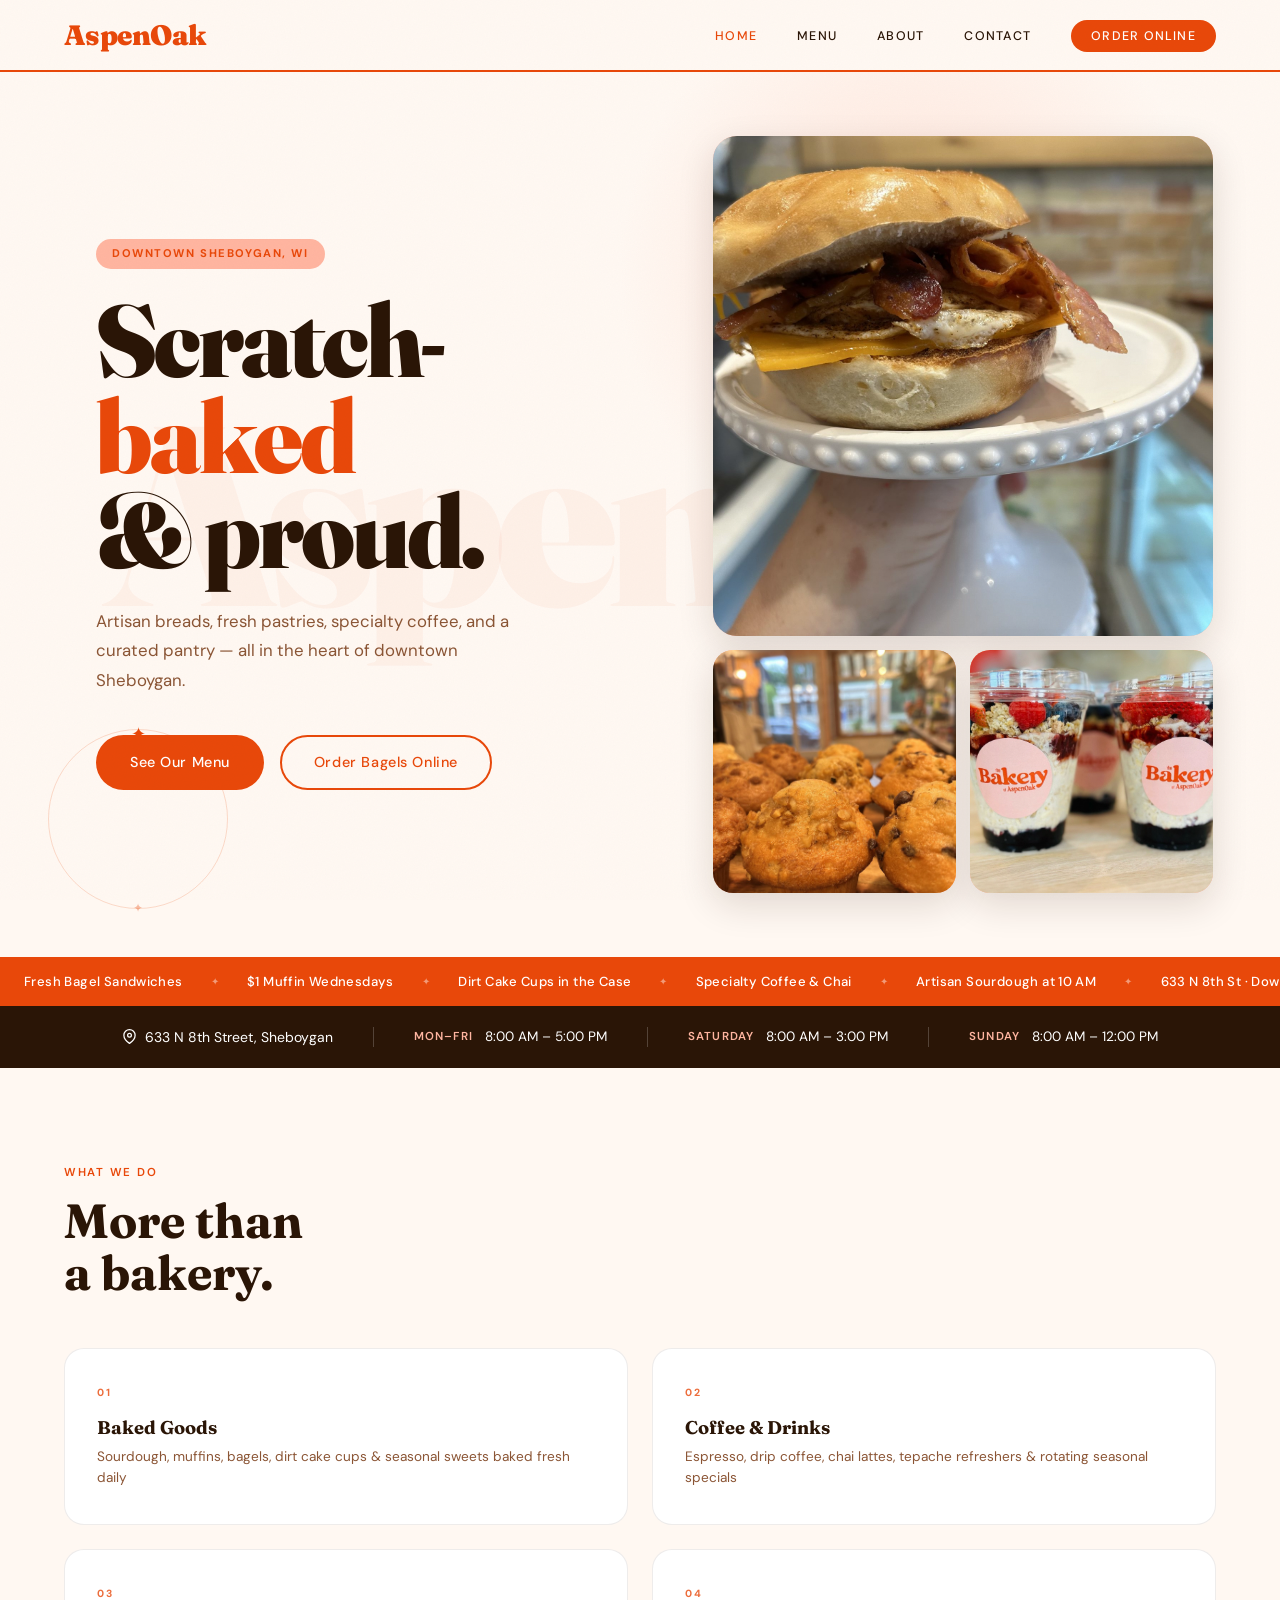
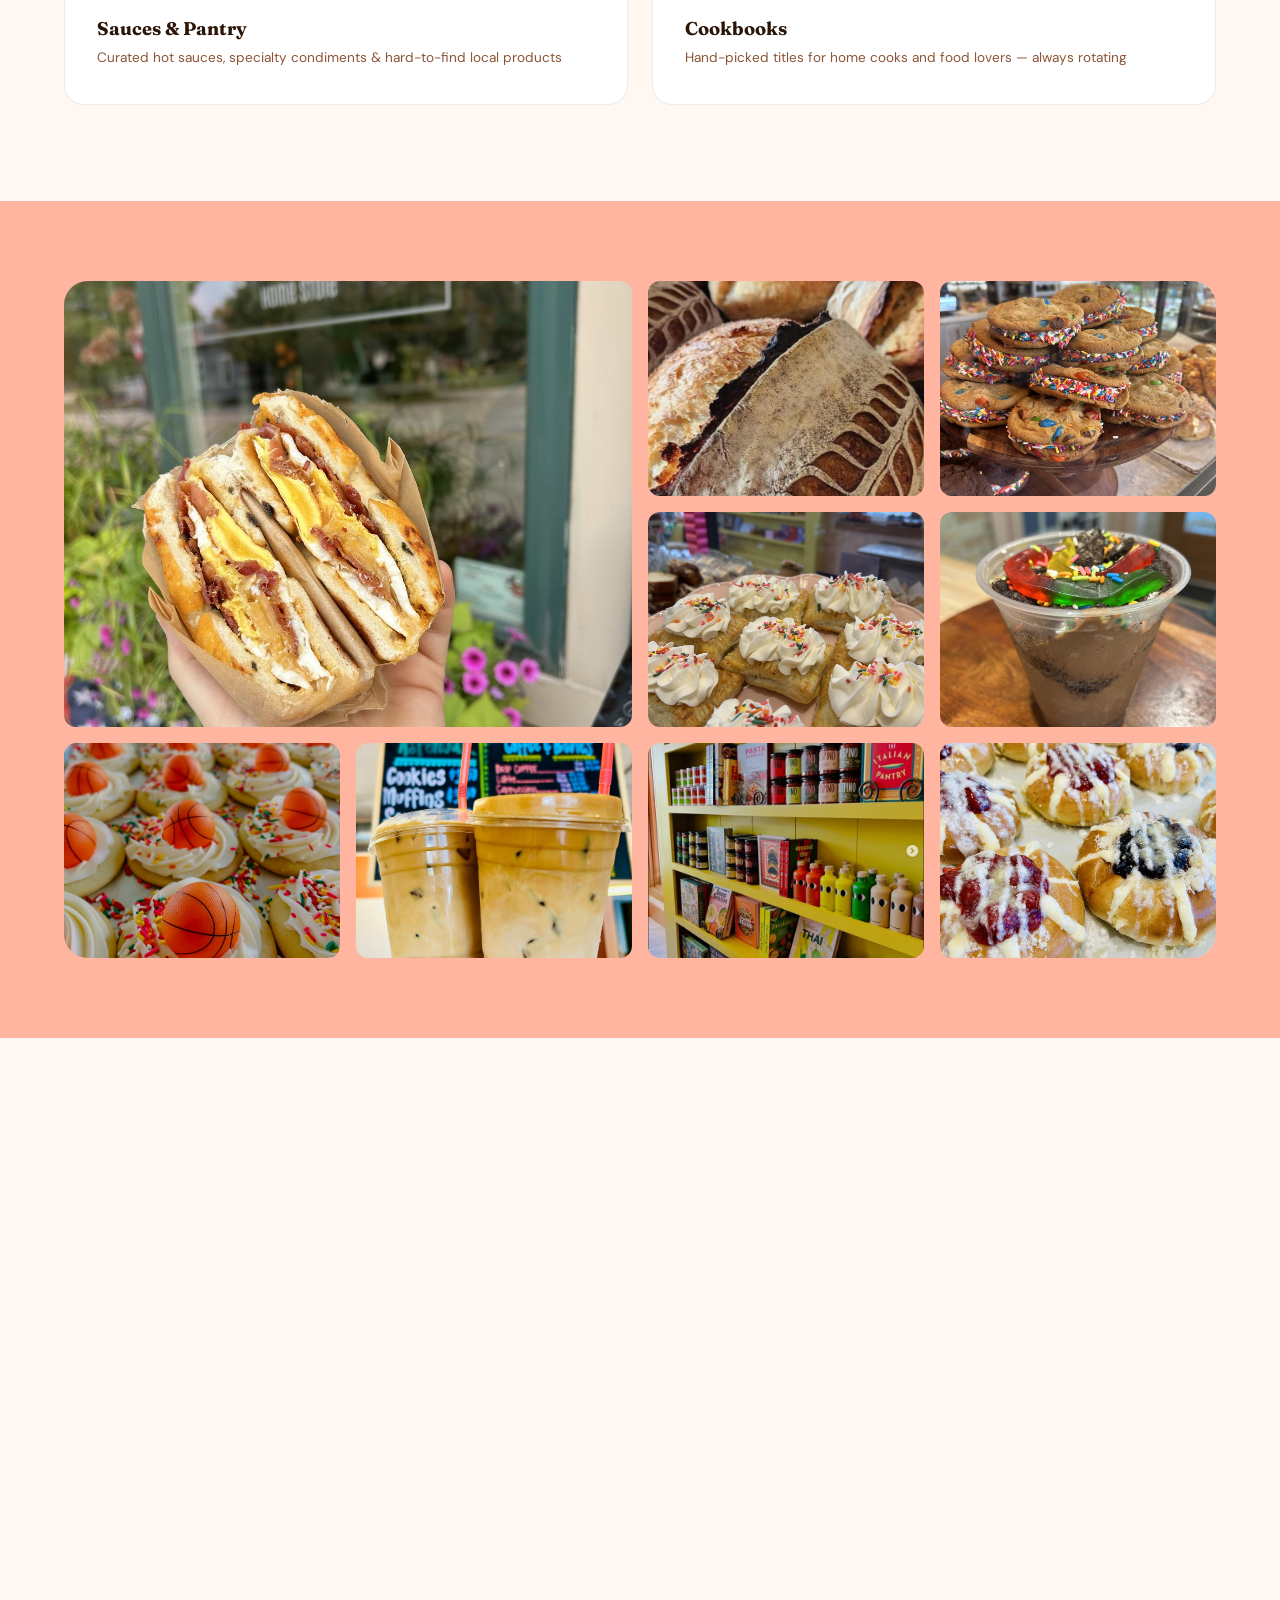
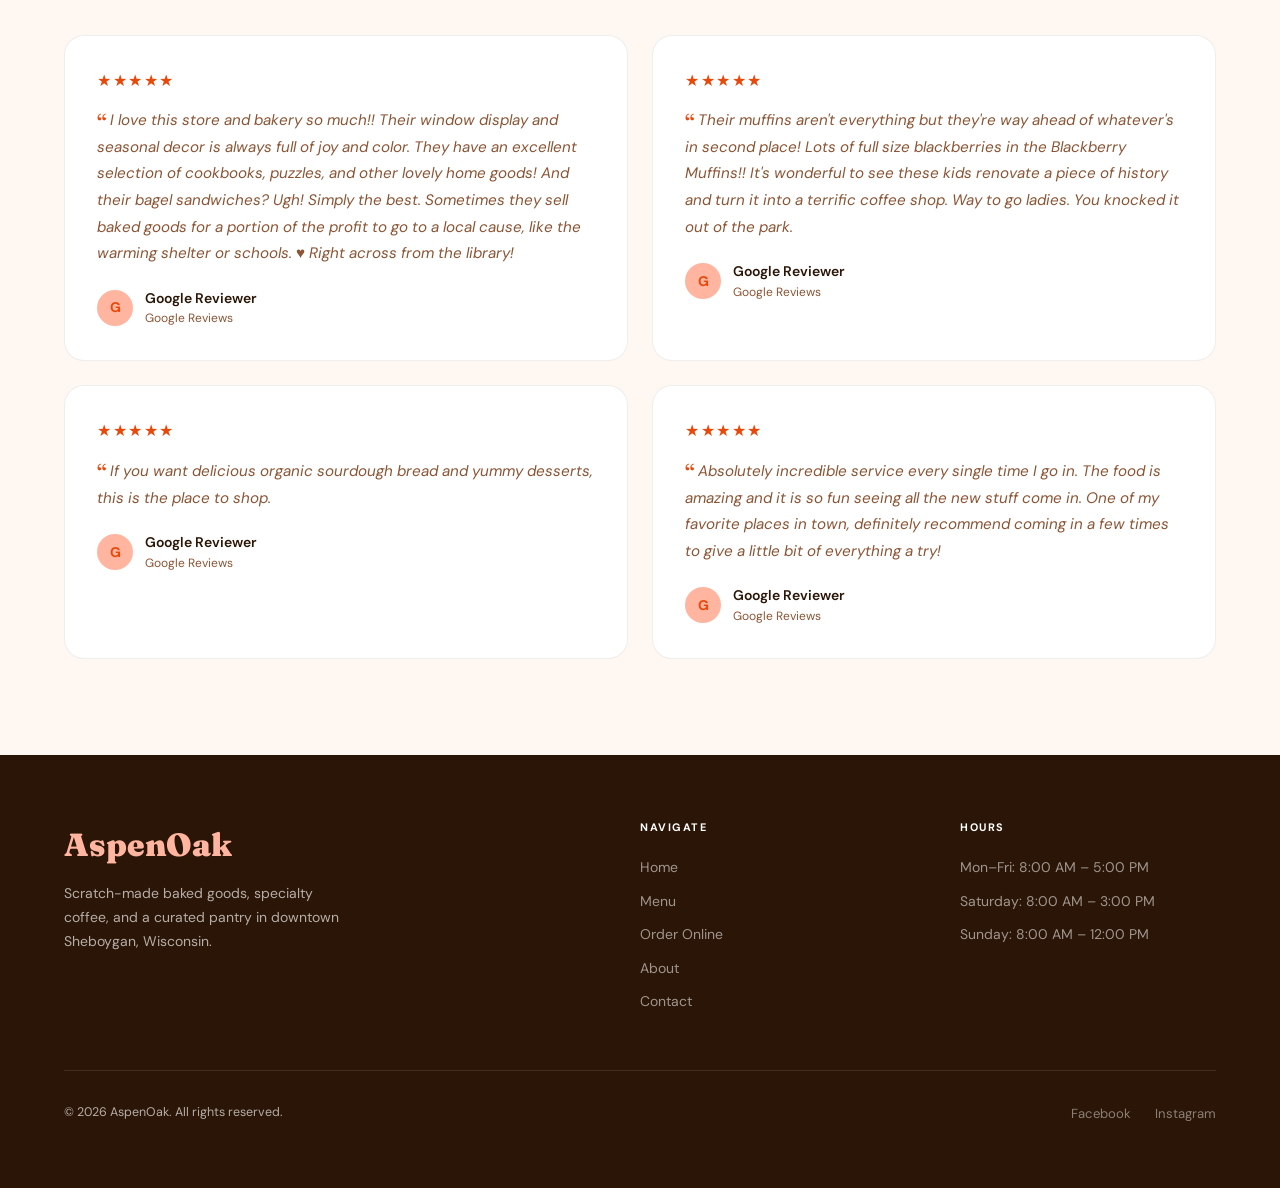
==== commit 5107a76b: "feat: Bagels available every day + product photos on order page - Remove weekend-only restriction fo" ====
--- a/site/index.html
+++ b/site/index.html
@@ -67,8 +67,8 @@
           </div>
         </div>
         <div class="hero-badge load-slide" style="--d:.9s">
-          Weekend Orders Open
-          <small>Sat &amp; Sun · Order ahead</small>
+          Online Ordering Open
+          <small>Order ahead for pickup</small>
         </div>
       </div>
 
@@ -171,10 +171,10 @@
     </div>
   </section>
 
-  <!-- ─── Weekend Order CTA ─── -->
+  <!-- ─── Order CTA ─── -->
   <section class="order-banner reveal">
-    <h2>Weekend Bagel Sandwiches</h2>
-    <p>Skip the line — order online and pick up fresh on Saturday or Sunday morning. Customized just for you.</p>
+    <h2>Bagel Sandwiches, Made to Order</h2>
+    <p>Skip the line — order online and pick up fresh any day we're open. Customized just for you.</p>
     <a href="order.html" class="btn btn-white">Place Your Order →</a>
   </section>
 
--- a/site/css/home.css
+++ b/site/css/home.css
@@ -237,19 +237,18 @@
   align-items: center;
 }
 
-/* Photo cluster — fills the column, minimal whitespace */
+/* Photo cluster — big square hero photo + two supporting squares below */
 .hero-photo-cluster {
   display: grid;
-  grid-template-columns: 1.5fr 1fr;
-  grid-template-rows: 1fr 1fr;
+  grid-template-columns: 1fr 1fr;
   gap: 0.85rem;
   width: 100%;
-  max-width: 540px;
-  aspect-ratio: 1 / 1;
+  max-width: 500px;
   z-index: 1;
 }
 
 .hp-cell {
+  aspect-ratio: 1;
   overflow: hidden;
   border-radius: 1.25rem;
   background: var(--blush);
@@ -265,8 +264,9 @@
 
 .hp-cell:hover img { transform: scale(1.05); }
 
+/* Main photo spans the full width as a large square — shows the whole sandwich */
 .hp-main {
-  grid-row: 1 / 3;
+  grid-column: 1 / -1;
   border-radius: 1.5rem;
 }
 
@@ -351,7 +351,7 @@
   .hero-v2 { padding: 3rem 1.5rem; min-height: auto; }
   .hero-v2-inner { grid-template-columns: 1fr; gap: 2.5rem; }
   .hero-v2-right { order: -1; }
-  .hero-photo-cluster { max-width: 100%; aspect-ratio: 4/3; }
+  .hero-photo-cluster { max-width: 440px; }
   .hero-badge { left: 0.5rem; top: 1rem; }
   .hero-ring { display: none; }
   .hero-bg-word { font-size: 4rem; }
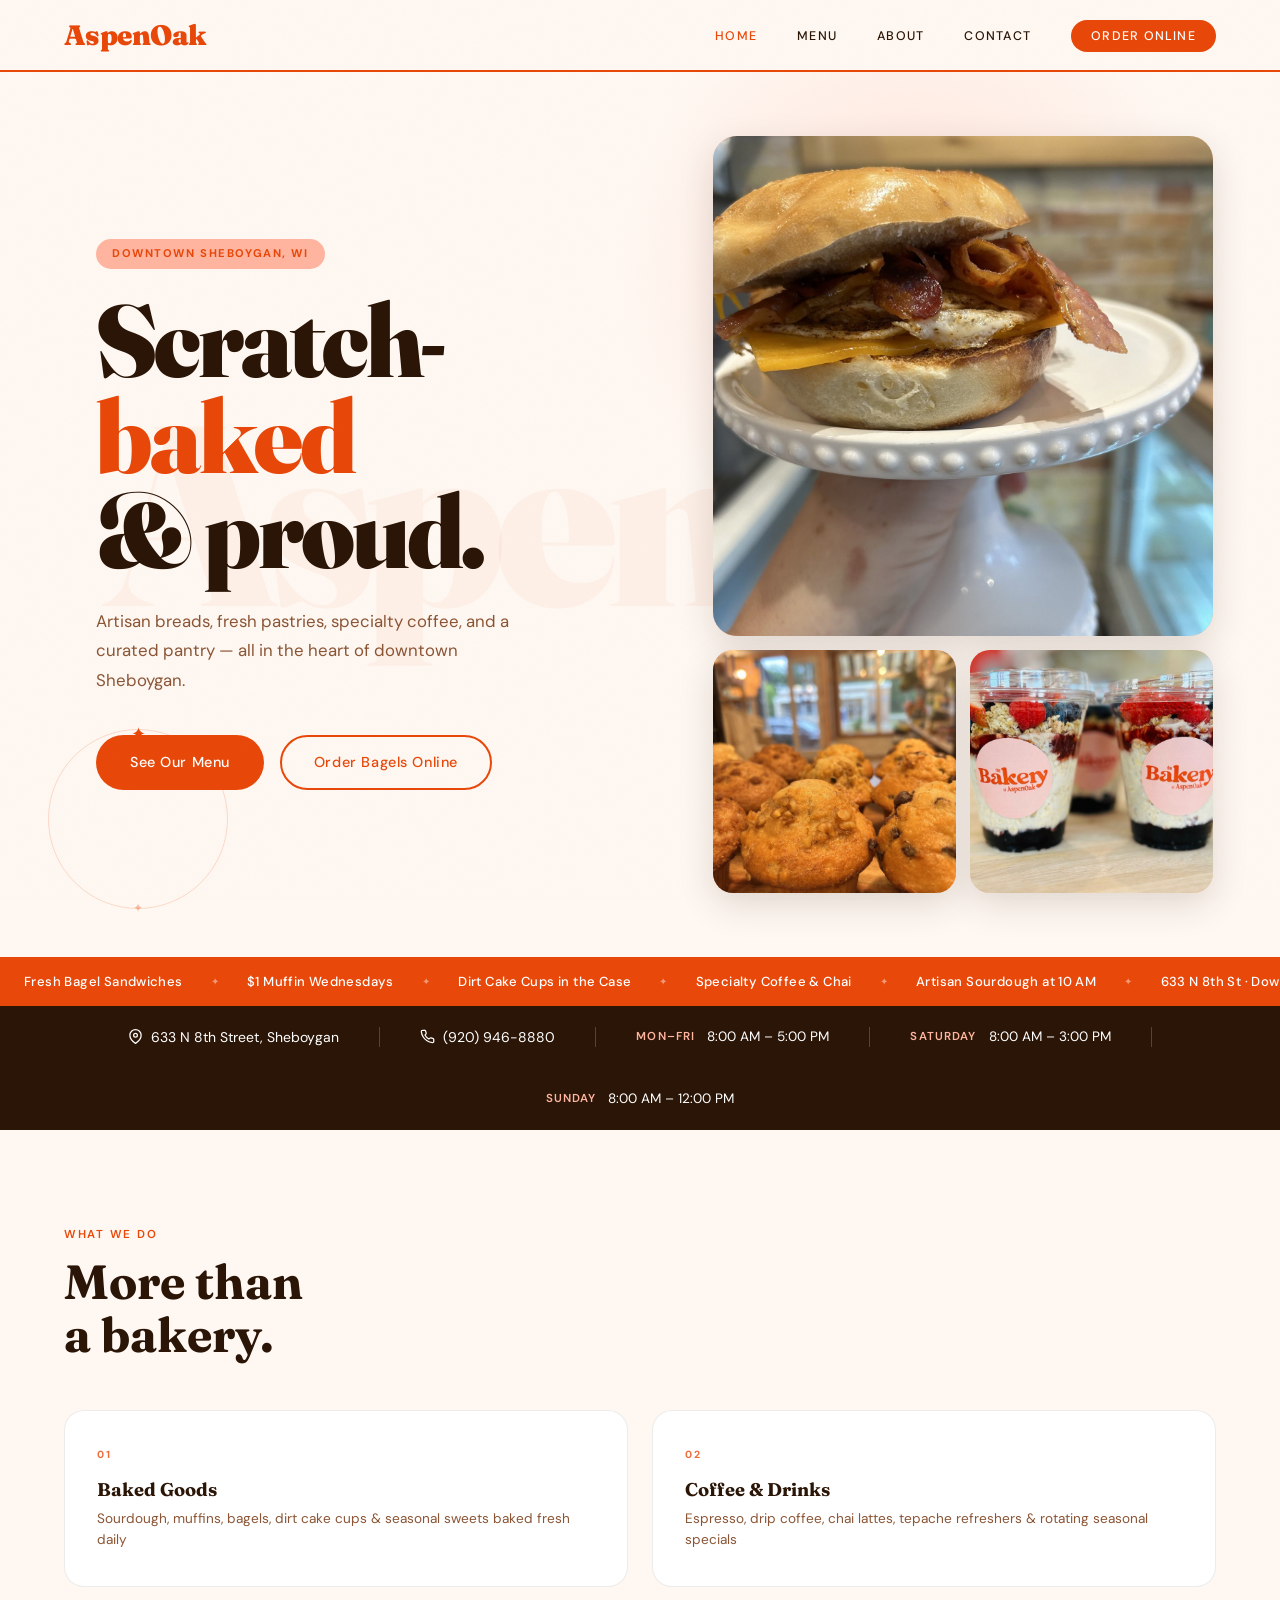
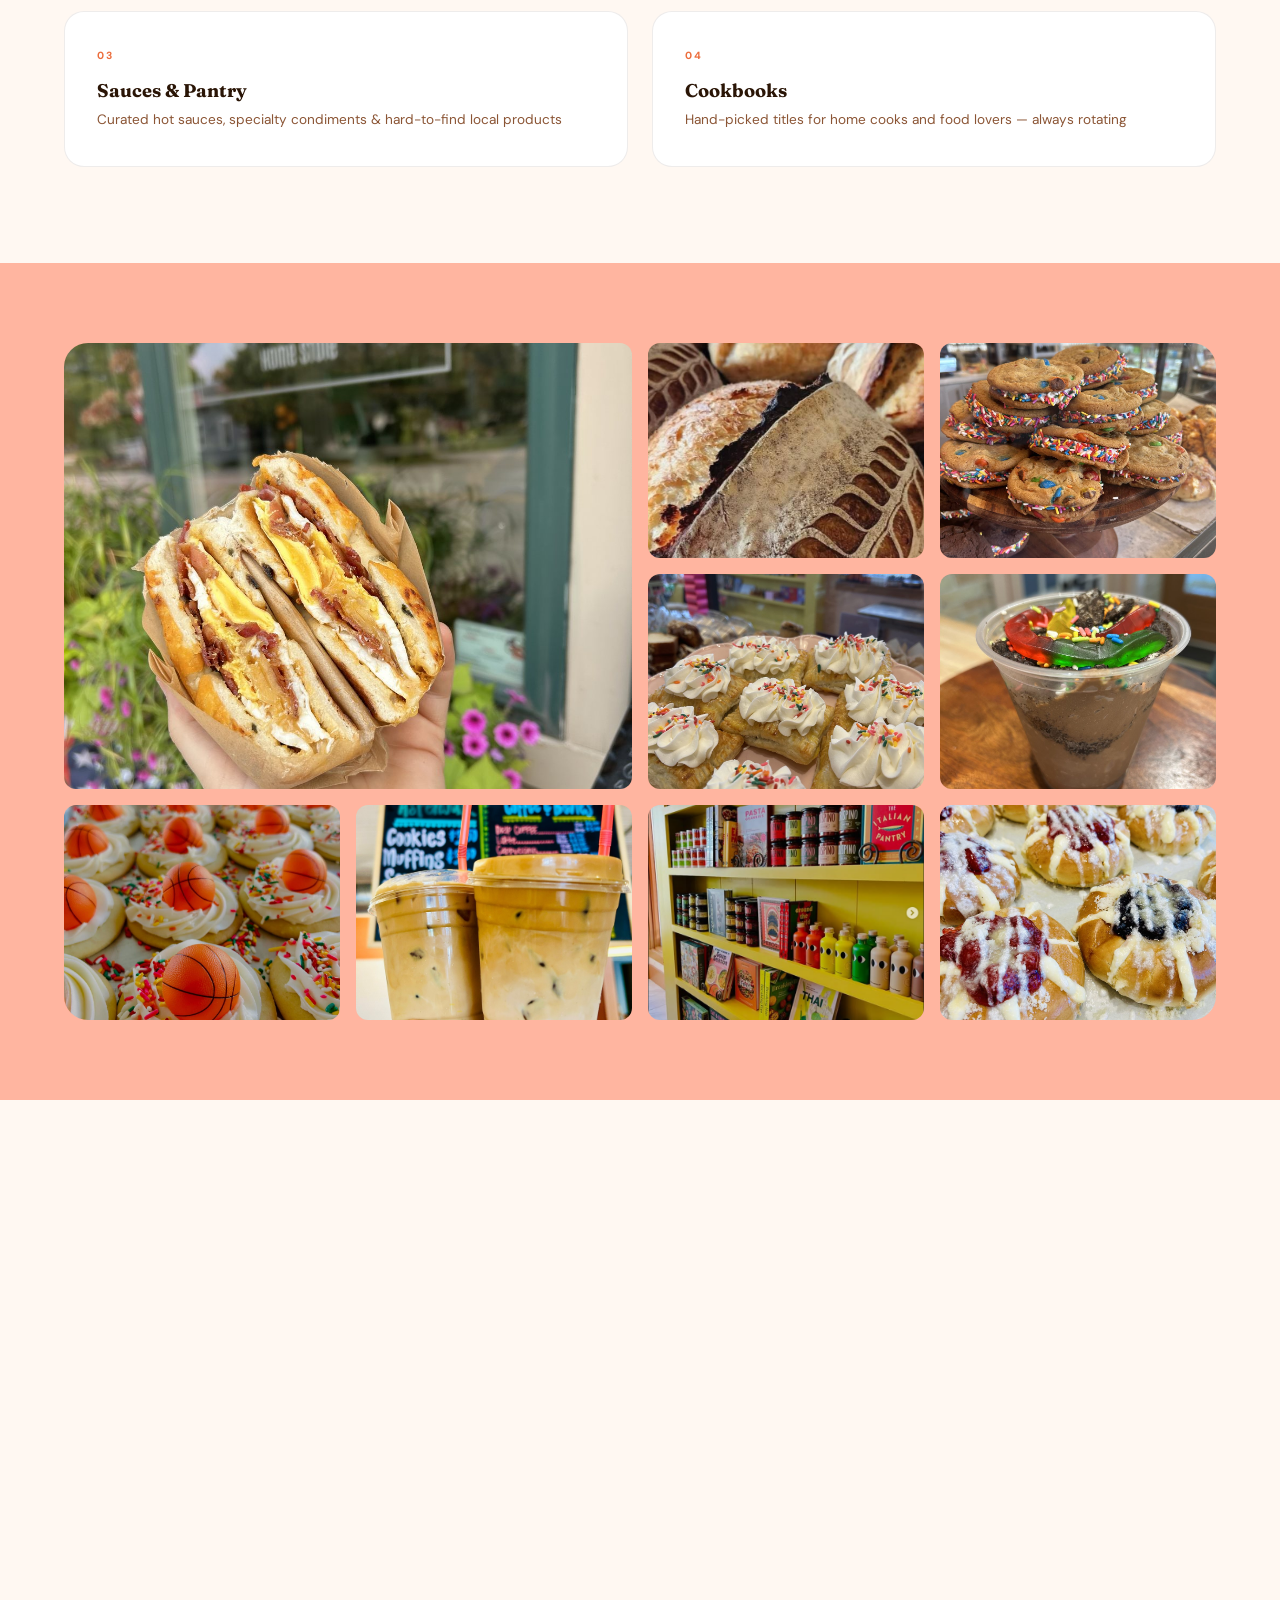
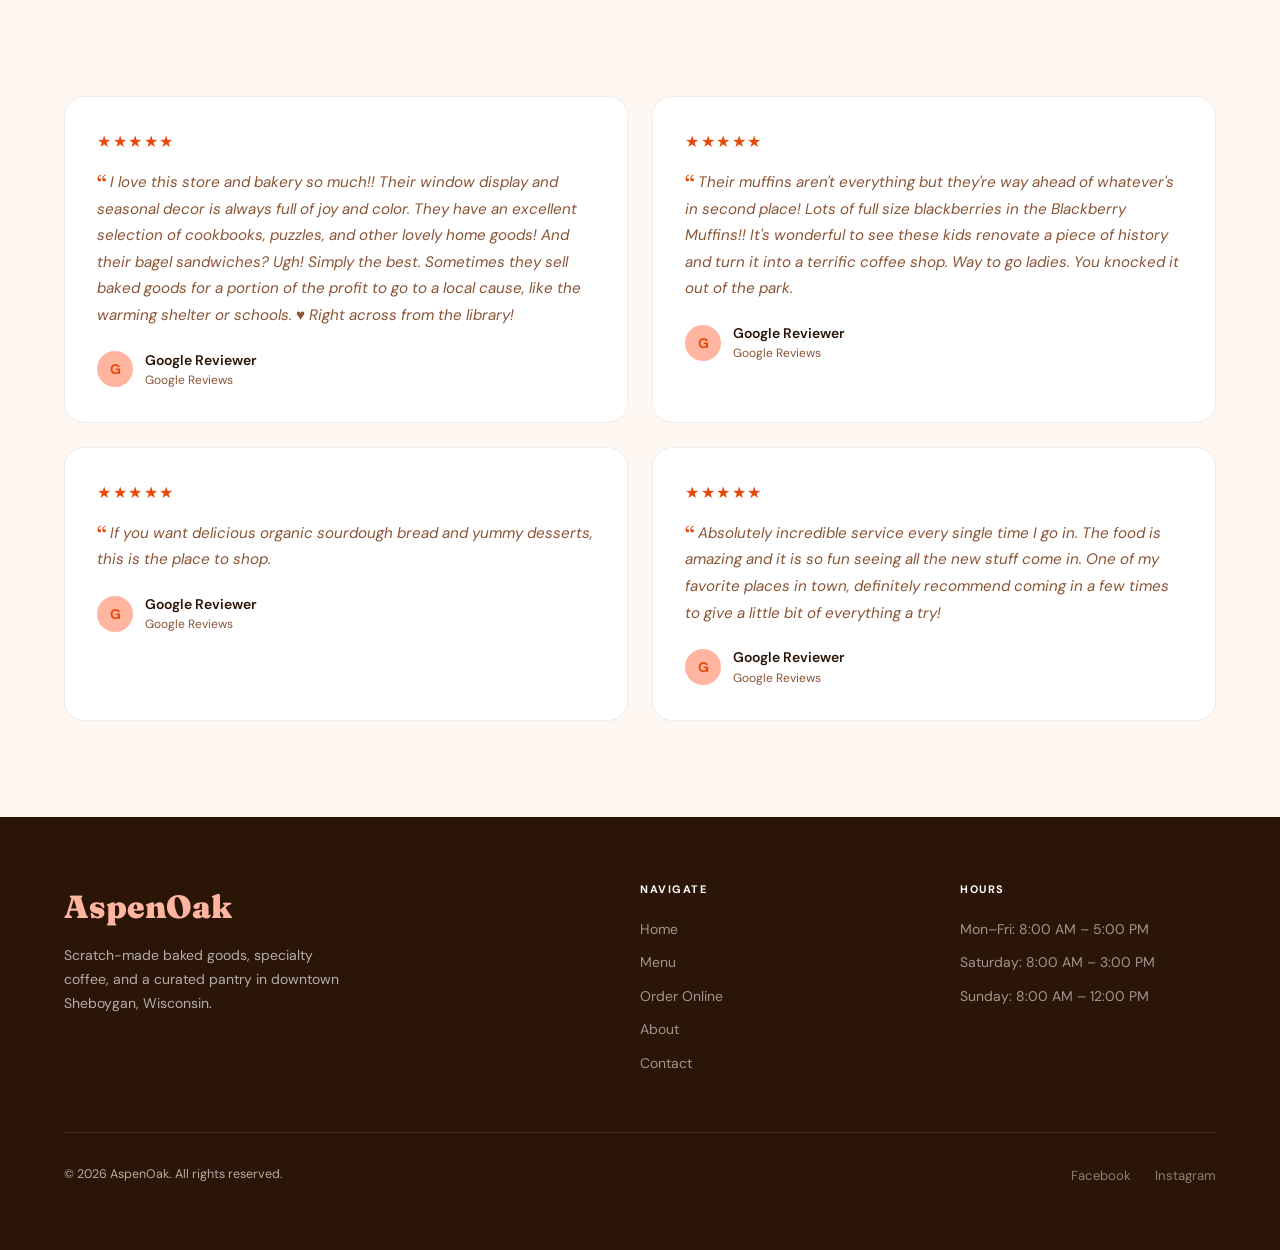
==== commit 0cf819b4: "feat: SEO bundle — structured data, sitemap, OG tags, phone (NAP) - LocalBusiness ("Bakery") JSON-LD" ====
--- a/site/index.html
+++ b/site/index.html
@@ -5,9 +5,48 @@
   <meta name="viewport" content="width=device-width, initial-scale=1.0">
   <title>AspenOak — Bakery &amp; Pantry in Downtown Sheboygan</title>
   <meta name="description" content="Scratch-made baked goods, specialty coffee, and a curated pantry at 633 N 8th Street in downtown Sheboygan, WI.">
+  <link rel="canonical" href="https://aspenoakhome.com/">
+  <meta property="og:type" content="website">
+  <meta property="og:site_name" content="AspenOak">
+  <meta property="og:title" content="AspenOak — Bakery &amp; Pantry in Downtown Sheboygan">
+  <meta property="og:description" content="Scratch-made baked goods, specialty coffee, and a curated pantry at 633 N 8th Street in downtown Sheboygan, WI.">
+  <meta property="og:url" content="https://aspenoakhome.com/">
+  <meta property="og:image" content="https://aspenoakhome.com/assets/bagel-cross-section.jpg">
+  <meta name="twitter:card" content="summary_large_image">
   <link rel="icon" href="assets/favicon.svg" type="image/svg+xml">
   <link rel="stylesheet" href="css/style.css">
   <link rel="stylesheet" href="css/home.css">
+
+  <!-- Local business structured data (helps Google show hours, address, phone) -->
+  <script type="application/ld+json">
+  {
+    "@context": "https://schema.org",
+    "@type": "Bakery",
+    "name": "AspenOak",
+    "description": "Scratch-made bakery, specialty coffee shop, and curated pantry in downtown Sheboygan, Wisconsin.",
+    "url": "https://aspenoakhome.com/",
+    "telephone": "+1-920-946-8880",
+    "priceRange": "$",
+    "image": "https://aspenoakhome.com/assets/bagel-cross-section.jpg",
+    "address": {
+      "@type": "PostalAddress",
+      "streetAddress": "633 N 8th Street",
+      "addressLocality": "Sheboygan",
+      "addressRegion": "WI",
+      "postalCode": "53081",
+      "addressCountry": "US"
+    },
+    "sameAs": [
+      "https://www.facebook.com/AspenOakHome",
+      "https://www.instagram.com/AspenOakHome"
+    ],
+    "openingHoursSpecification": [
+      { "@type": "OpeningHoursSpecification", "dayOfWeek": ["Monday","Tuesday","Wednesday","Thursday","Friday"], "opens": "08:00", "closes": "17:00" },
+      { "@type": "OpeningHoursSpecification", "dayOfWeek": "Saturday", "opens": "08:00", "closes": "15:00" },
+      { "@type": "OpeningHoursSpecification", "dayOfWeek": "Sunday", "opens": "08:00", "closes": "12:00" }
+    ]
+  }
+  </script>
 </head>
 <body>
 
@@ -104,6 +143,11 @@
       <svg width="15" height="15" viewBox="0 0 24 24" fill="none" stroke="currentColor" stroke-width="2" stroke-linecap="round" stroke-linejoin="round"><path d="M21 10c0 7-9 13-9 13s-9-6-9-13a9 9 0 0118 0z"/><circle cx="12" cy="10" r="3"/></svg>
       633 N 8th Street, Sheboygan
     </div>
+    <div class="strip-divider"></div>
+    <a class="location" href="tel:+19209468880" style="color:inherit;">
+      <svg width="15" height="15" viewBox="0 0 24 24" fill="none" stroke="currentColor" stroke-width="2" stroke-linecap="round" stroke-linejoin="round"><path d="M22 16.92v3a2 2 0 0 1-2.18 2 19.79 19.79 0 0 1-8.63-3.07 19.5 19.5 0 0 1-6-6 19.79 19.79 0 0 1-3.07-8.67A2 2 0 0 1 4.11 2h3a2 2 0 0 1 2 1.72c.13.81.36 1.6.7 2.34a2 2 0 0 1-.45 2.11L8.09 9.91a16 16 0 0 0 6 6l1.74-1.27a2 2 0 0 1 2.11-.45c.74.34 1.53.57 2.34.7A2 2 0 0 1 22 16.92z"/></svg>
+      (920) 946-8880
+    </a>
     <div class="strip-divider"></div>
     <div class="hours-item"><span class="day">Mon–Fri</span><span>8:00 AM – 5:00 PM</span></div>
     <div class="strip-divider"></div>
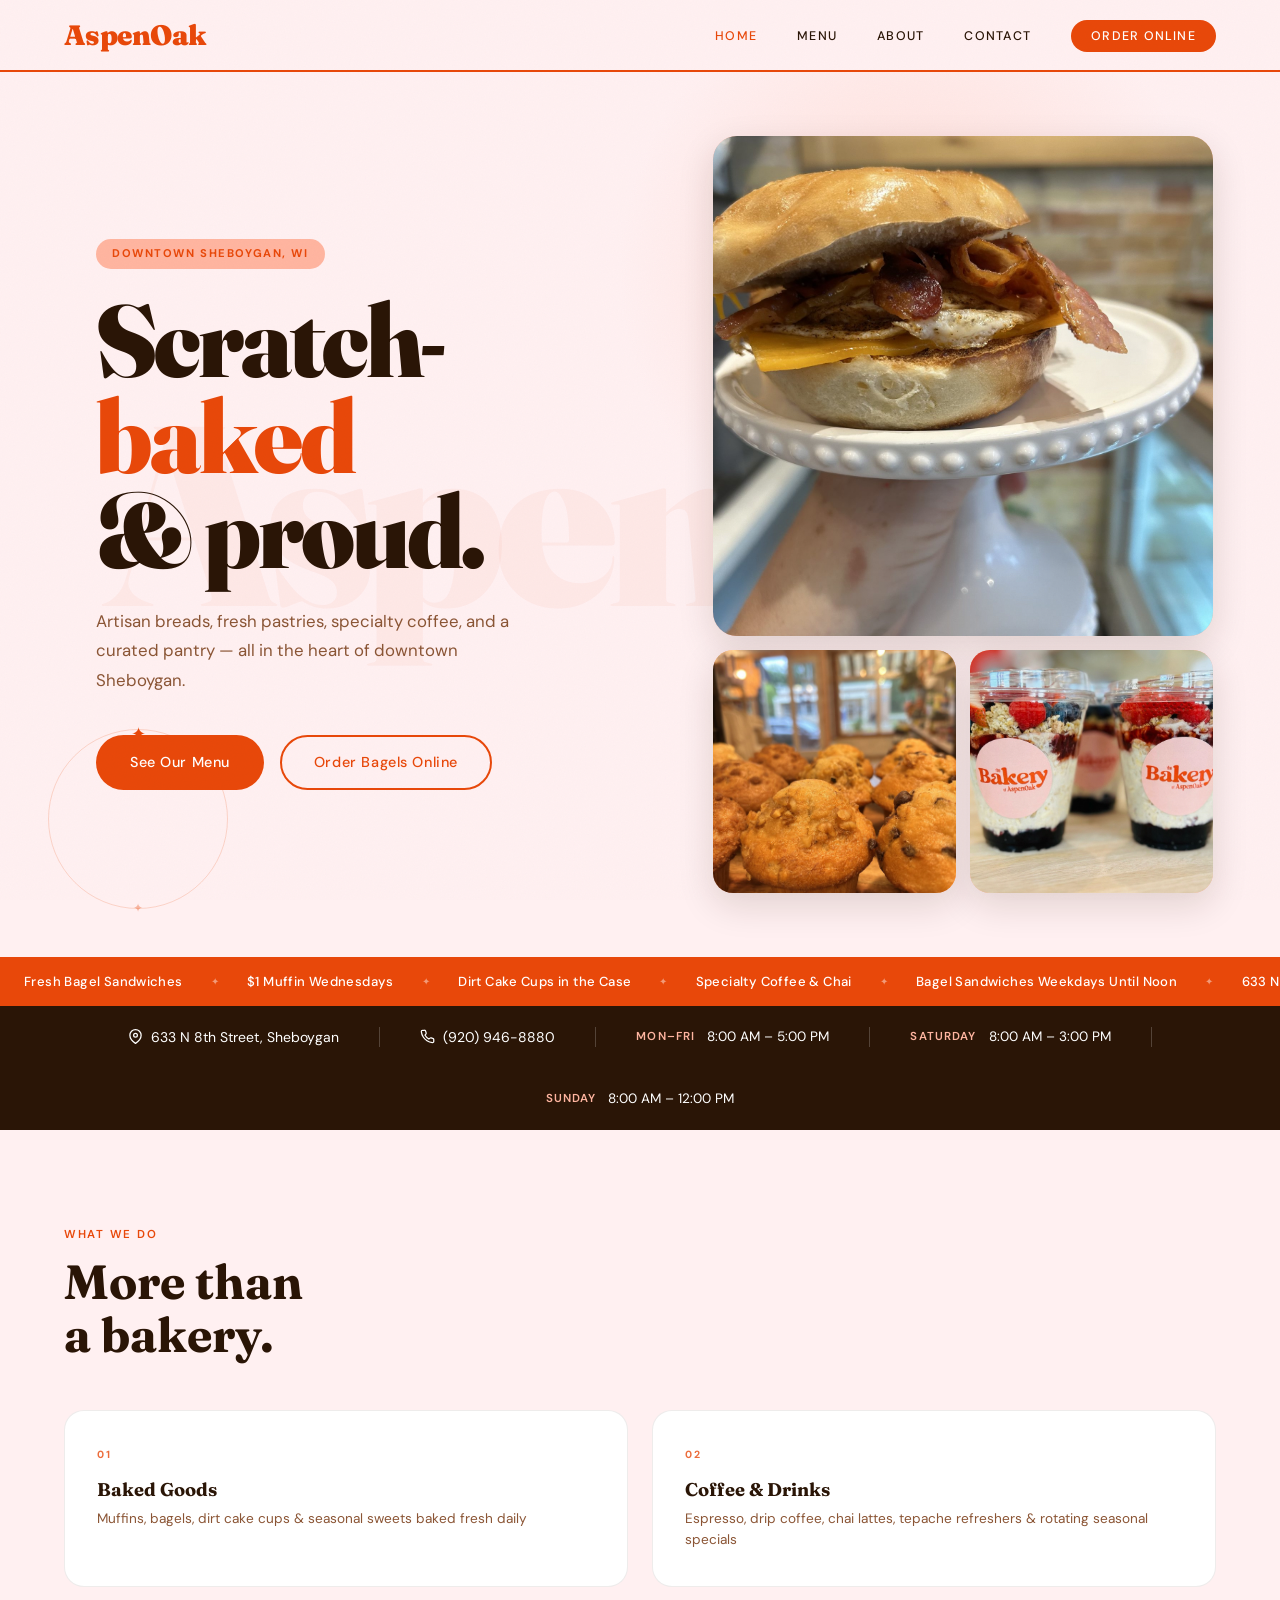
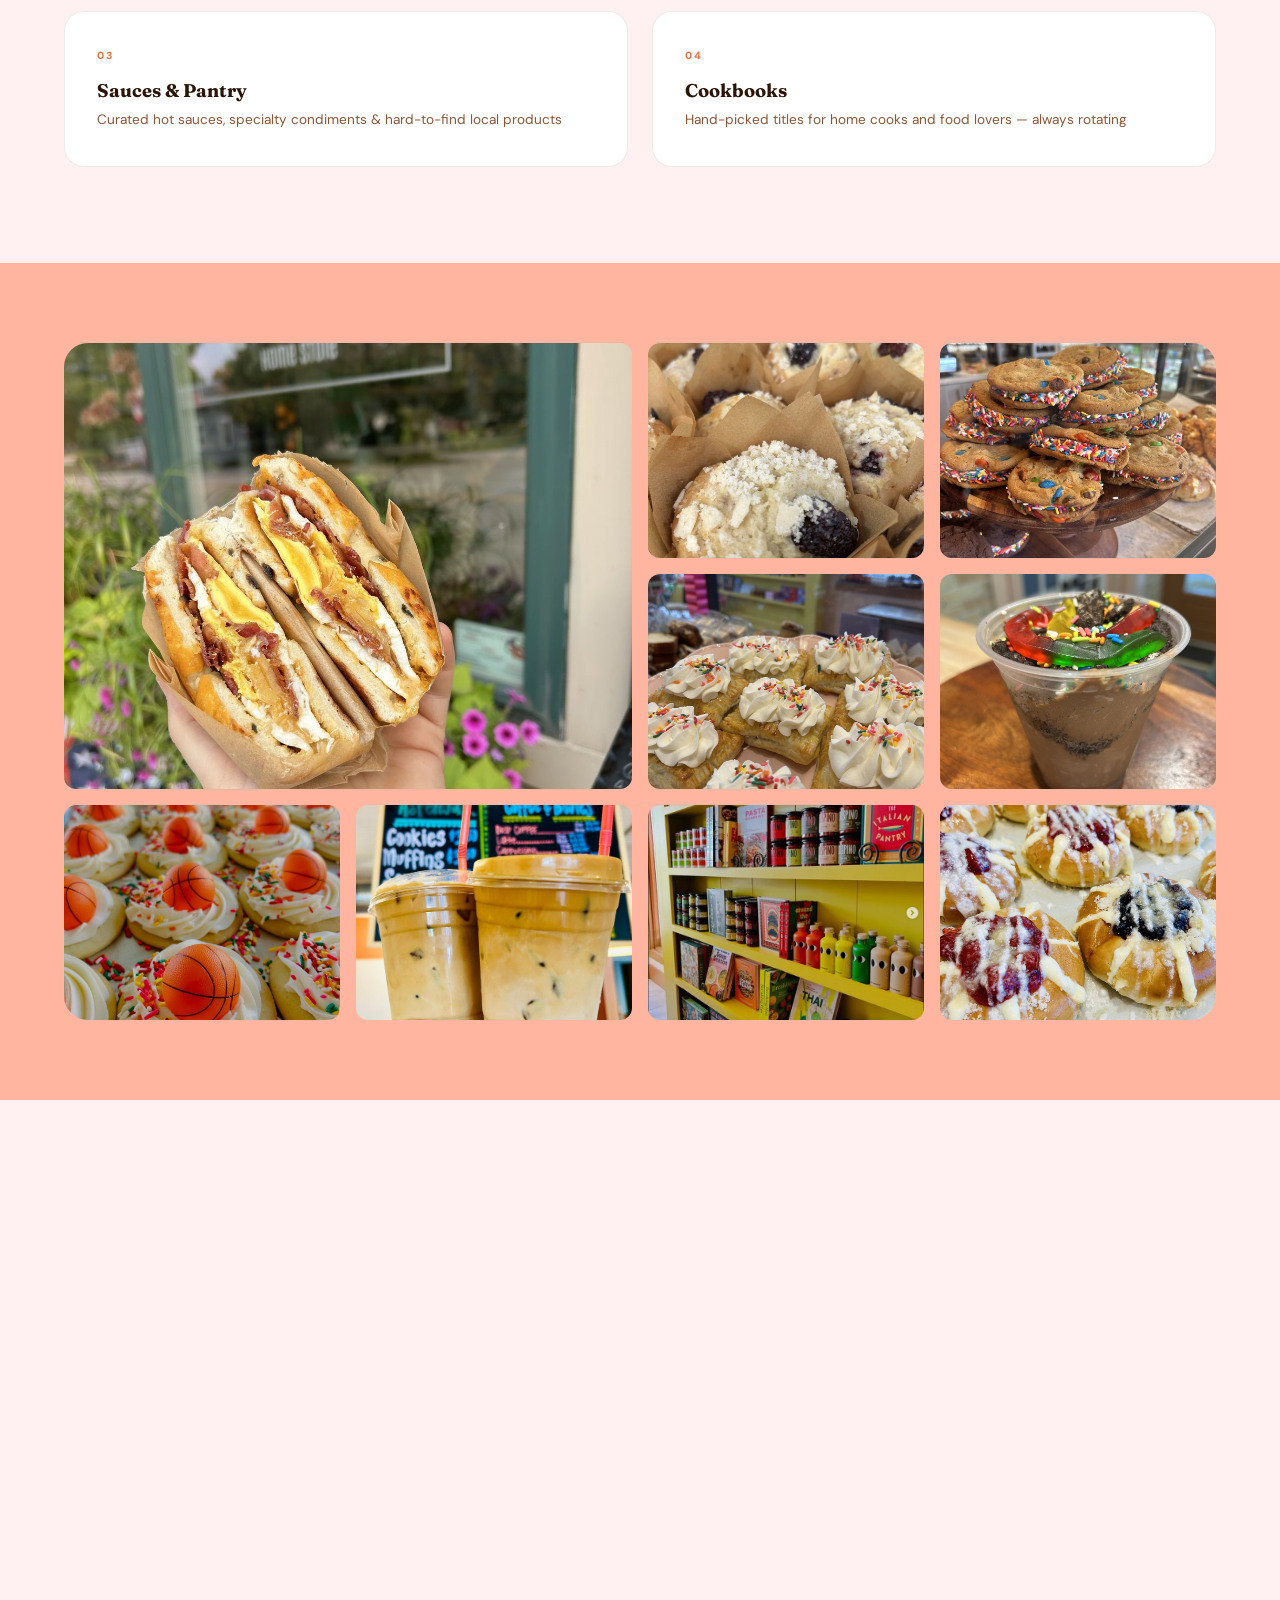
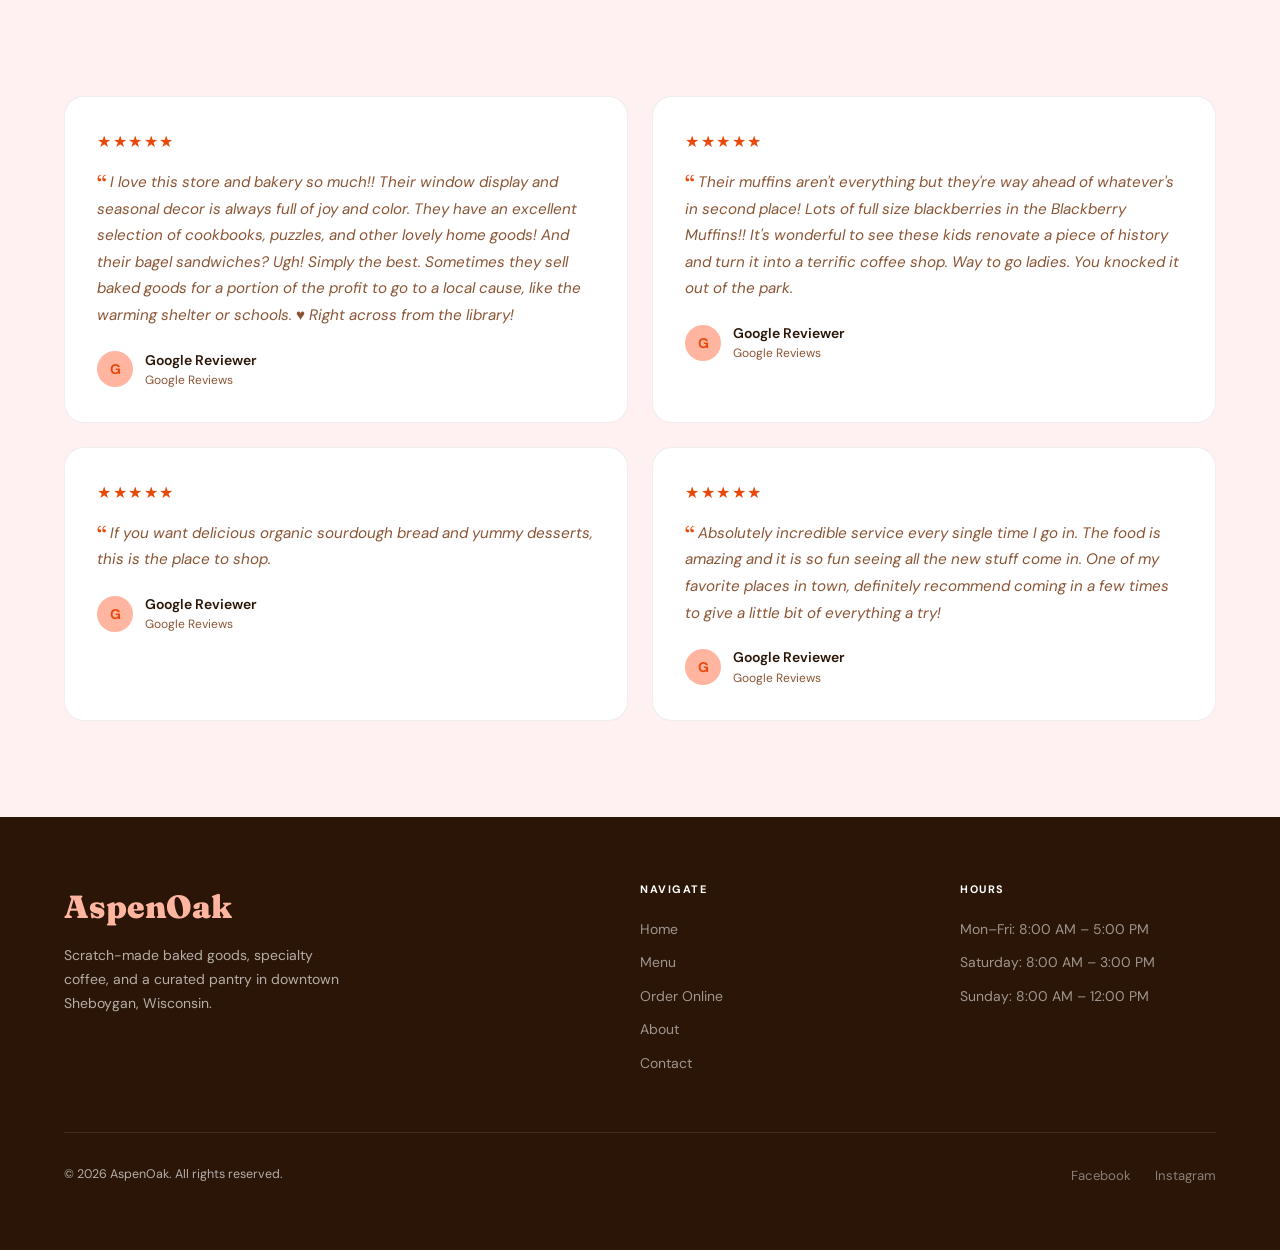
==== commit 6fa4b230: "Update menu and bagel pickup hours" ====
--- a/site/index.html
+++ b/site/index.html
@@ -121,7 +121,7 @@
       <span>$1 Muffin Wednesdays</span><span class="m-dot">✦</span>
       <span>Dirt Cake Cups in the Case</span><span class="m-dot">✦</span>
       <span>Specialty Coffee &amp; Chai</span><span class="m-dot">✦</span>
-      <span>Artisan Sourdough at 10 AM</span><span class="m-dot">✦</span>
+      <span>Bagel Sandwiches Weekdays Until Noon</span><span class="m-dot">✦</span>
       <span>633 N 8th St · Downtown Sheboygan</span><span class="m-dot">✦</span>
       <span>Open Daily From 8 AM</span><span class="m-dot">✦</span>
       <span>Tepache Refreshers — New!</span><span class="m-dot">✦</span>
@@ -130,7 +130,7 @@
       <span>$1 Muffin Wednesdays</span><span class="m-dot">✦</span>
       <span>Dirt Cake Cups in the Case</span><span class="m-dot">✦</span>
       <span>Specialty Coffee &amp; Chai</span><span class="m-dot">✦</span>
-      <span>Artisan Sourdough at 10 AM</span><span class="m-dot">✦</span>
+      <span>Bagel Sandwiches Weekdays Until Noon</span><span class="m-dot">✦</span>
       <span>633 N 8th St · Downtown Sheboygan</span><span class="m-dot">✦</span>
       <span>Open Daily From 8 AM</span><span class="m-dot">✦</span>
       <span>Tepache Refreshers — New!</span><span class="m-dot">✦</span>
@@ -164,7 +164,7 @@
       <div class="categories-grid" style="margin-top:3rem;">
         <a href="menu.html#sweets" class="category-card reveal" style="--rd:.0s">
           <h3>Baked Goods</h3>
-          <p>Sourdough, muffins, bagels, dirt cake cups &amp; seasonal sweets baked fresh daily</p>
+          <p>Muffins, bagels, dirt cake cups &amp; seasonal sweets baked fresh daily</p>
         </a>
         <a href="menu.html#coffee" class="category-card reveal" style="--rd:.1s">
           <h3>Coffee &amp; Drinks</h3>
@@ -189,7 +189,7 @@
         <img src="assets/bagel-cross-section.jpg" alt="A loaded AspenOak bagel sandwich held up outside the storefront" loading="lazy">
       </div>
       <div class="collage-item reveal-scale" style="--rd:.06s">
-        <img src="assets/sourdough.png" alt="Artisan sourdough" loading="lazy">
+        <img src="assets/berry-muffin.jpg" alt="Fresh berry muffin" loading="lazy">
       </div>
       <div class="collage-item reveal-scale" style="--rd:.12s">
         <img src="assets/cookie-sandwiches.jpg" alt="M&amp;M cookie sandwiches with sprinkle-rimmed buttercream" loading="lazy">
@@ -218,7 +218,7 @@
   <!-- ─── Order CTA ─── -->
   <section class="order-banner reveal">
     <h2>Bagel Sandwiches, Made to Order</h2>
-    <p>Skip the line — order online and pick up fresh any day we're open. Customized just for you.</p>
+    <p>Skip the line — order online for weekday pickup until noon or anytime Saturday and Sunday.</p>
     <a href="order.html" class="btn btn-white">Place Your Order →</a>
   </section>
 
--- a/site/css/style.css
+++ b/site/css/style.css
@@ -6,7 +6,7 @@
 :root {
   --orange:  #E8480A;
   --blush:   #FFB5A0;
-  --cream:   #FFF8F2;
+  --cream:   #FFF0F1;
   --dark:    #2A1506;
   --mid:     #8B5535;
   --mustard: #D4A830;
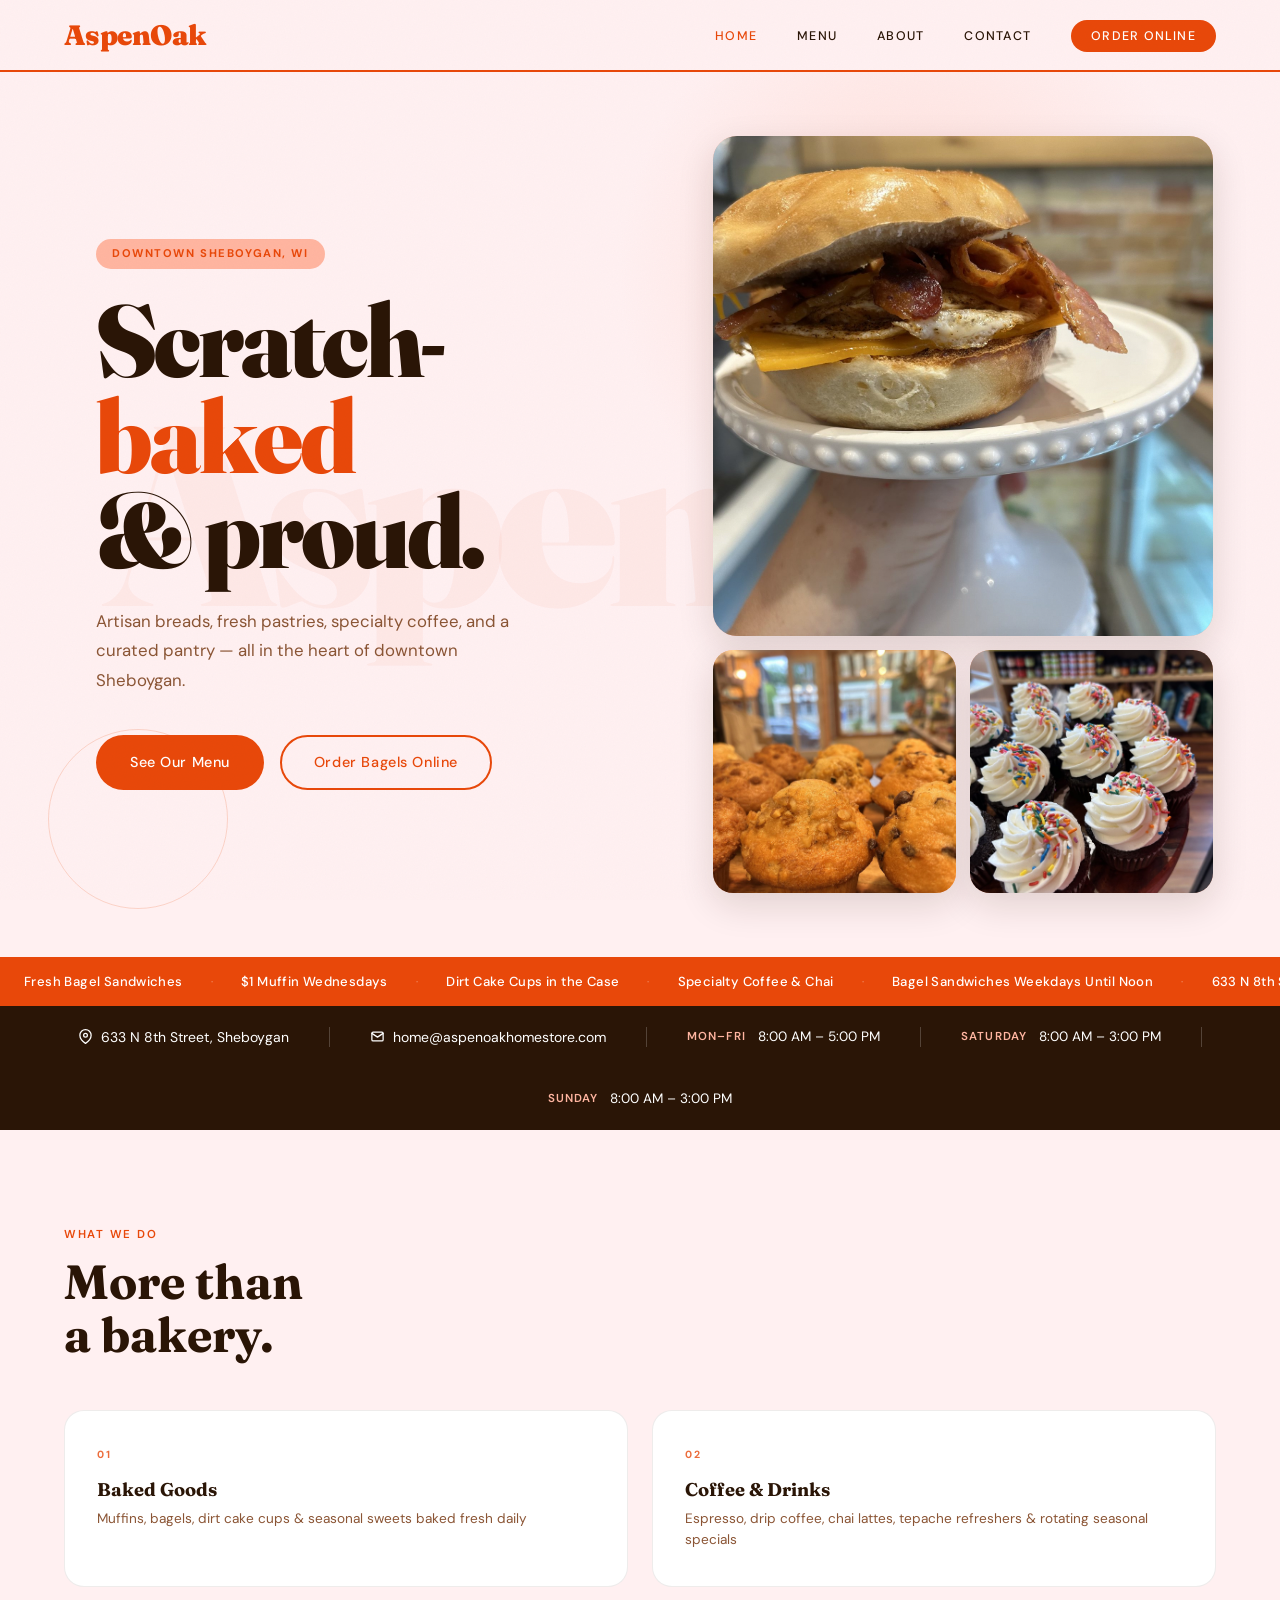
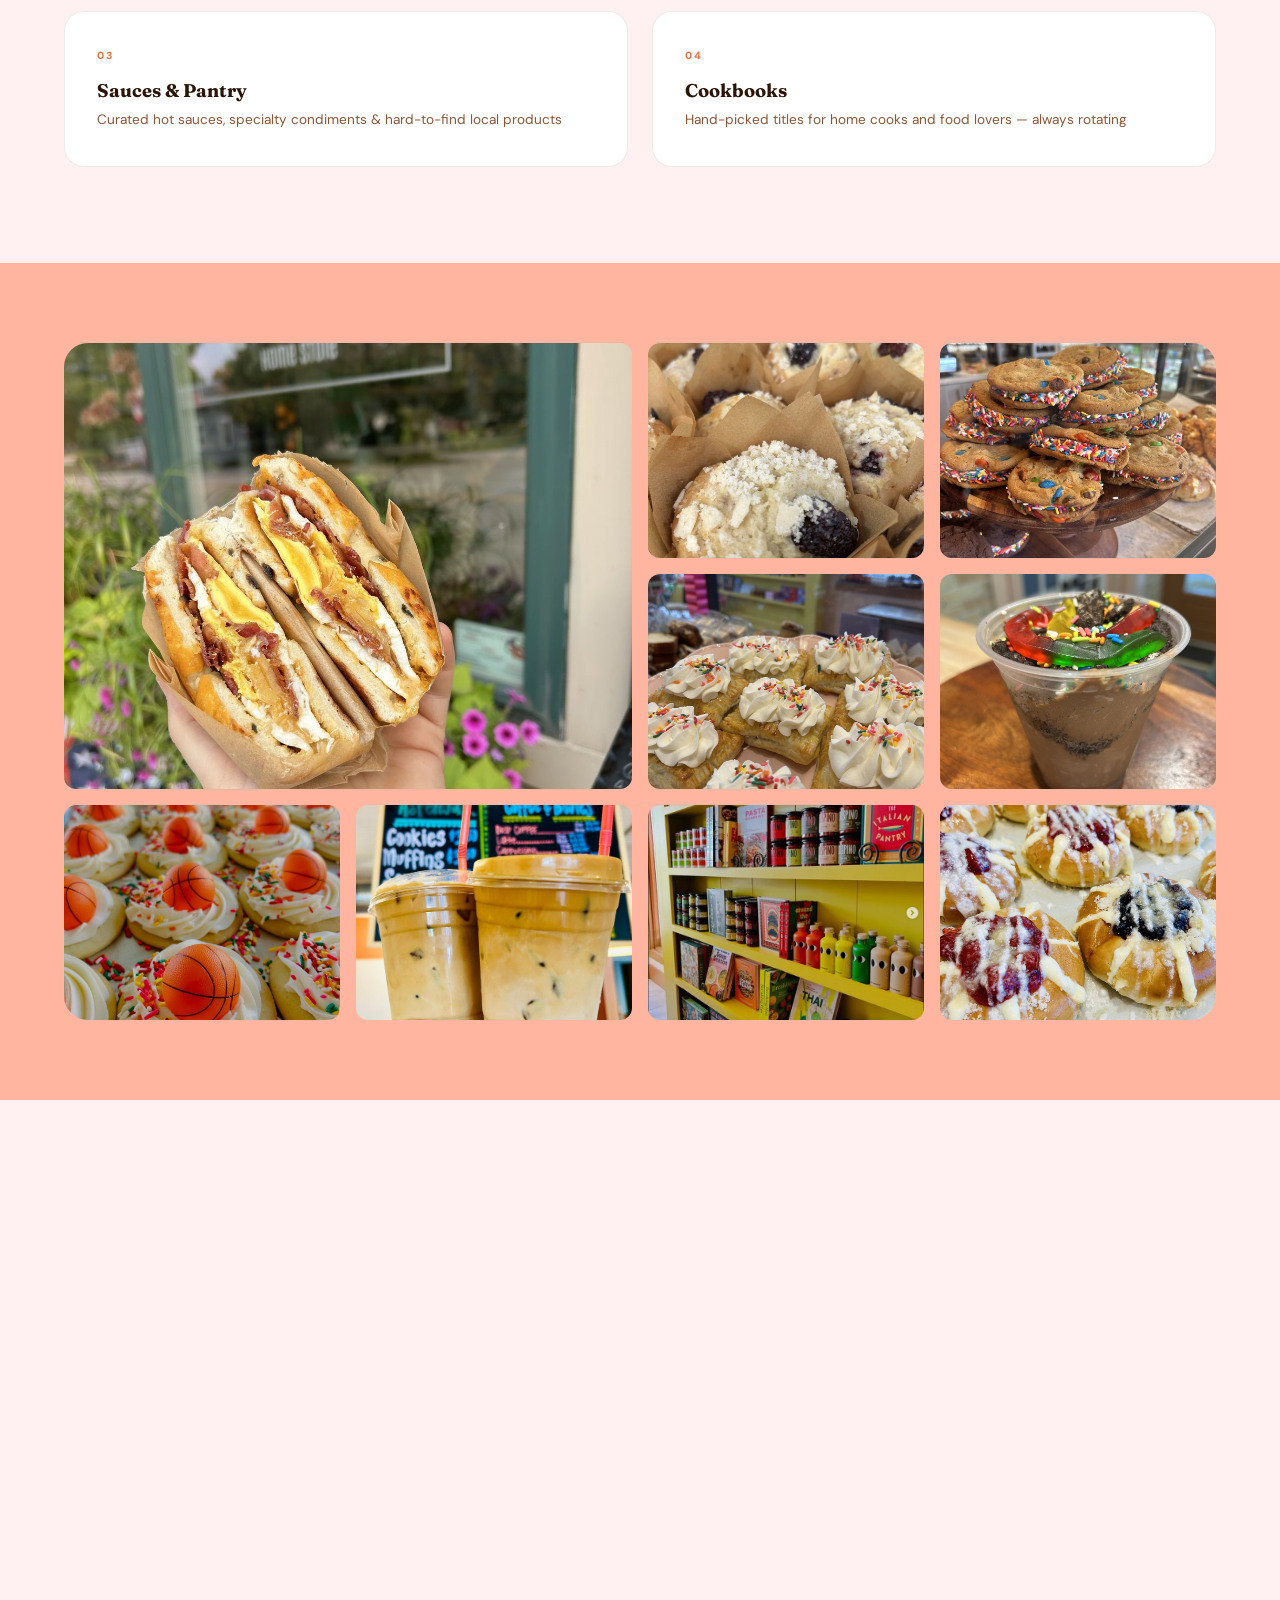
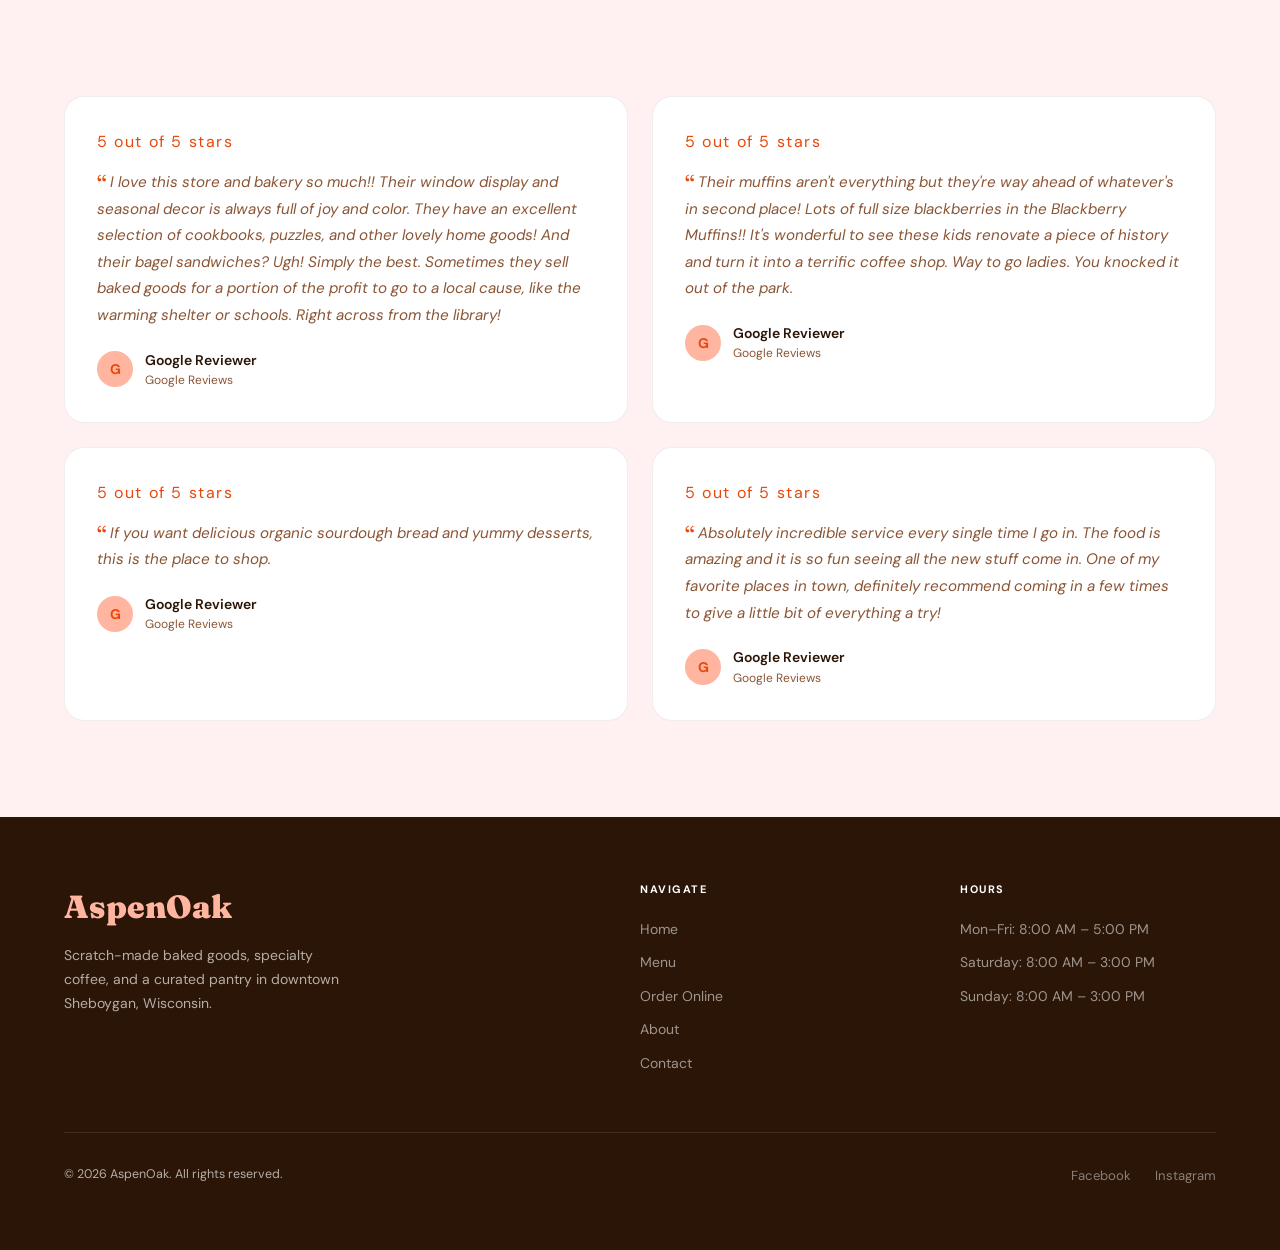
==== commit 7cfc6113: "Update AspenOak contact details, hours, and menu" ====
--- a/site/index.html
+++ b/site/index.html
@@ -17,7 +17,7 @@
   <link rel="stylesheet" href="css/style.css">
   <link rel="stylesheet" href="css/home.css">
 
-  <!-- Local business structured data (helps Google show hours, address, phone) -->
+  <!-- Local business structured data (helps Google show hours, address, email) -->
   <script type="application/ld+json">
   {
     "@context": "https://schema.org",
@@ -25,7 +25,7 @@
     "name": "AspenOak",
     "description": "Scratch-made bakery, specialty coffee shop, and curated pantry in downtown Sheboygan, Wisconsin.",
     "url": "https://aspenoakhome.com/",
-    "telephone": "+1-920-946-8880",
+    "email": "home@aspenoakhomestore.com",
     "priceRange": "$",
     "image": "https://aspenoakhome.com/assets/bagel-cross-section.jpg",
     "address": {
@@ -43,7 +43,7 @@
     "openingHoursSpecification": [
       { "@type": "OpeningHoursSpecification", "dayOfWeek": ["Monday","Tuesday","Wednesday","Thursday","Friday"], "opens": "08:00", "closes": "17:00" },
       { "@type": "OpeningHoursSpecification", "dayOfWeek": "Saturday", "opens": "08:00", "closes": "15:00" },
-      { "@type": "OpeningHoursSpecification", "dayOfWeek": "Sunday", "opens": "08:00", "closes": "12:00" }
+      { "@type": "OpeningHoursSpecification", "dayOfWeek": "Sunday", "opens": "08:00", "closes": "15:00" }
     ]
   }
   </script>
@@ -102,7 +102,7 @@
             <img src="assets/muffin-variety.jpg" alt="Fresh-baked muffins on a wooden board">
           </div>
           <div class="hp-cell load-scale" style="--d:.62s">
-            <img src="assets/overnightoats.png" alt="Triple berry overnight oats parfait cups">
+            <img src="assets/chocolate-cupcakes.jpg" alt="Chocolate cupcakes with vanilla buttercream and sprinkles">
           </div>
         </div>
         <div class="hero-badge load-slide" style="--d:.9s">
@@ -117,23 +117,23 @@
   <!-- ─── Marquee Strip ─── -->
   <div class="marquee-strip" aria-hidden="true">
     <div class="marquee-track">
-      <span>Fresh Bagel Sandwiches</span><span class="m-dot">✦</span>
-      <span>$1 Muffin Wednesdays</span><span class="m-dot">✦</span>
-      <span>Dirt Cake Cups in the Case</span><span class="m-dot">✦</span>
-      <span>Specialty Coffee &amp; Chai</span><span class="m-dot">✦</span>
-      <span>Bagel Sandwiches Weekdays Until Noon</span><span class="m-dot">✦</span>
-      <span>633 N 8th St · Downtown Sheboygan</span><span class="m-dot">✦</span>
-      <span>Open Daily From 8 AM</span><span class="m-dot">✦</span>
-      <span>Tepache Refreshers — New!</span><span class="m-dot">✦</span>
+      <span>Fresh Bagel Sandwiches</span><span class="m-dot">·</span>
+      <span>$1 Muffin Wednesdays</span><span class="m-dot">·</span>
+      <span>Dirt Cake Cups in the Case</span><span class="m-dot">·</span>
+      <span>Specialty Coffee &amp; Chai</span><span class="m-dot">·</span>
+      <span>Bagel Sandwiches Weekdays Until Noon</span><span class="m-dot">·</span>
+      <span>633 N 8th St · Downtown Sheboygan</span><span class="m-dot">·</span>
+      <span>Open Daily From 8 AM</span><span class="m-dot">·</span>
+      <span>Tepache Refreshers — New!</span><span class="m-dot">·</span>
       <!-- duplicate for seamless loop -->
-      <span>Fresh Bagel Sandwiches</span><span class="m-dot">✦</span>
-      <span>$1 Muffin Wednesdays</span><span class="m-dot">✦</span>
-      <span>Dirt Cake Cups in the Case</span><span class="m-dot">✦</span>
-      <span>Specialty Coffee &amp; Chai</span><span class="m-dot">✦</span>
-      <span>Bagel Sandwiches Weekdays Until Noon</span><span class="m-dot">✦</span>
-      <span>633 N 8th St · Downtown Sheboygan</span><span class="m-dot">✦</span>
-      <span>Open Daily From 8 AM</span><span class="m-dot">✦</span>
-      <span>Tepache Refreshers — New!</span><span class="m-dot">✦</span>
+      <span>Fresh Bagel Sandwiches</span><span class="m-dot">·</span>
+      <span>$1 Muffin Wednesdays</span><span class="m-dot">·</span>
+      <span>Dirt Cake Cups in the Case</span><span class="m-dot">·</span>
+      <span>Specialty Coffee &amp; Chai</span><span class="m-dot">·</span>
+      <span>Bagel Sandwiches Weekdays Until Noon</span><span class="m-dot">·</span>
+      <span>633 N 8th St · Downtown Sheboygan</span><span class="m-dot">·</span>
+      <span>Open Daily From 8 AM</span><span class="m-dot">·</span>
+      <span>Tepache Refreshers — New!</span><span class="m-dot">·</span>
     </div>
   </div>
 
@@ -144,16 +144,16 @@
       633 N 8th Street, Sheboygan
     </div>
     <div class="strip-divider"></div>
-    <a class="location" href="tel:+19209468880" style="color:inherit;">
-      <svg width="15" height="15" viewBox="0 0 24 24" fill="none" stroke="currentColor" stroke-width="2" stroke-linecap="round" stroke-linejoin="round"><path d="M22 16.92v3a2 2 0 0 1-2.18 2 19.79 19.79 0 0 1-8.63-3.07 19.5 19.5 0 0 1-6-6 19.79 19.79 0 0 1-3.07-8.67A2 2 0 0 1 4.11 2h3a2 2 0 0 1 2 1.72c.13.81.36 1.6.7 2.34a2 2 0 0 1-.45 2.11L8.09 9.91a16 16 0 0 0 6 6l1.74-1.27a2 2 0 0 1 2.11-.45c.74.34 1.53.57 2.34.7A2 2 0 0 1 22 16.92z"/></svg>
-      (920) 946-8880
+    <a class="location" href="mailto:home@aspenoakhomestore.com" style="color:inherit;">
+      <svg width="15" height="15" viewBox="0 0 24 24" fill="none" stroke="currentColor" stroke-width="2" stroke-linecap="round" stroke-linejoin="round" aria-hidden="true"><rect x="3" y="5" width="18" height="14" rx="2"/><path d="m3 7 9 6 9-6"/></svg>
+      home@aspenoakhomestore.com
     </a>
     <div class="strip-divider"></div>
     <div class="hours-item"><span class="day">Mon–Fri</span><span>8:00 AM – 5:00 PM</span></div>
     <div class="strip-divider"></div>
     <div class="hours-item"><span class="day">Saturday</span><span>8:00 AM – 3:00 PM</span></div>
     <div class="strip-divider"></div>
-    <div class="hours-item"><span class="day">Sunday</span><span>8:00 AM – 12:00 PM</span></div>
+    <div class="hours-item"><span class="day">Sunday</span><span>8:00 AM – 3:00 PM</span></div>
   </div>
 
   <!-- ─── What We Make ─── -->
@@ -226,18 +226,18 @@
   <section class="reviews-section">
     <div class="container">
       <p class="section-label reveal">What people are saying</p>
-      <h2 class="section-title reveal" style="--rd:.05s">Loved by Sheboygan. ⭐</h2>
+      <h2 class="section-title reveal" style="--rd:.05s">Loved by Sheboygan.</h2>
       <div class="reviews-grid">
         <div class="review-card reveal-left" style="--rd:.0s">
-          <div class="stars">★★★★★</div>
-          <p class="review-text">I love this store and bakery so much!! Their window display and seasonal decor is always full of joy and color. They have an excellent selection of cookbooks, puzzles, and other lovely home goods! And their bagel sandwiches? Ugh! Simply the best. Sometimes they sell baked goods for a portion of the profit to go to a local cause, like the warming shelter or schools. ♥️ Right across from the library!</p>
+          <div class="stars">5 out of 5 stars</div>
+          <p class="review-text">I love this store and bakery so much!! Their window display and seasonal decor is always full of joy and color. They have an excellent selection of cookbooks, puzzles, and other lovely home goods! And their bagel sandwiches? Ugh! Simply the best. Sometimes they sell baked goods for a portion of the profit to go to a local cause, like the warming shelter or schools. Right across from the library!</p>
           <div class="review-footer">
             <div class="review-avatar">G</div>
             <div><div class="review-name">Google Reviewer</div><div class="review-source">Google Reviews</div></div>
           </div>
         </div>
         <div class="review-card reveal-right" style="--rd:.1s">
-          <div class="stars">★★★★★</div>
+          <div class="stars">5 out of 5 stars</div>
           <p class="review-text">Their muffins aren't everything but they're way ahead of whatever's in second place! Lots of full size blackberries in the Blackberry Muffins!! It's wonderful to see these kids renovate a piece of history and turn it into a terrific coffee shop. Way to go ladies. You knocked it out of the park.</p>
           <div class="review-footer">
             <div class="review-avatar">G</div>
@@ -245,7 +245,7 @@
           </div>
         </div>
         <div class="review-card reveal-left" style="--rd:.05s">
-          <div class="stars">★★★★★</div>
+          <div class="stars">5 out of 5 stars</div>
           <p class="review-text">If you want delicious organic sourdough bread and yummy desserts, this is the place to shop.</p>
           <div class="review-footer">
             <div class="review-avatar">G</div>
@@ -253,7 +253,7 @@
           </div>
         </div>
         <div class="review-card reveal-right" style="--rd:.15s">
-          <div class="stars">★★★★★</div>
+          <div class="stars">5 out of 5 stars</div>
           <p class="review-text">Absolutely incredible service every single time I go in. The food is amazing and it is so fun seeing all the new stuff come in. One of my favorite places in town, definitely recommend coming in a few times to give a little bit of everything a try!</p>
           <div class="review-footer">
             <div class="review-avatar">G</div>
@@ -286,7 +286,7 @@
         <ul>
           <li><a>Mon–Fri: 8:00 AM – 5:00 PM</a></li>
           <li><a>Saturday: 8:00 AM – 3:00 PM</a></li>
-          <li><a>Sunday: 8:00 AM – 12:00 PM</a></li>
+          <li><a>Sunday: 8:00 AM – 3:00 PM</a></li>
         </ul>
       </div>
     </div>
--- a/site/css/style.css
+++ b/site/css/style.css
@@ -811,7 +811,6 @@
   border: 1.5px solid rgba(42,21,6,0.08);
 }
 
-.value-icon { font-size: 2rem; margin-bottom: 0.875rem; }
 
 .value-card h4 {
   font-family: 'Fraunces', serif;
--- a/site/css/home.css
+++ b/site/css/home.css
@@ -134,32 +134,6 @@
   left: 3rem;
   pointer-events: none;
   z-index: 0;
-  animation: spinRing 22s linear infinite;
-}
-
-.hero-ring::before {
-  content: '✦';
-  position: absolute;
-  top: -10px;
-  left: 50%;
-  transform: translateX(-50%);
-  color: var(--orange);
-  font-size: 18px;
-}
-
-.hero-ring::after {
-  content: '✦';
-  position: absolute;
-  bottom: -10px;
-  left: 50%;
-  transform: translateX(-50%);
-  color: rgba(232, 72, 10, 0.35);
-  font-size: 12px;
-}
-
-@keyframes spinRing {
-  from { transform: rotate(0deg); }
-  to   { transform: rotate(360deg); }
 }
 
 /* Radial blush glow */
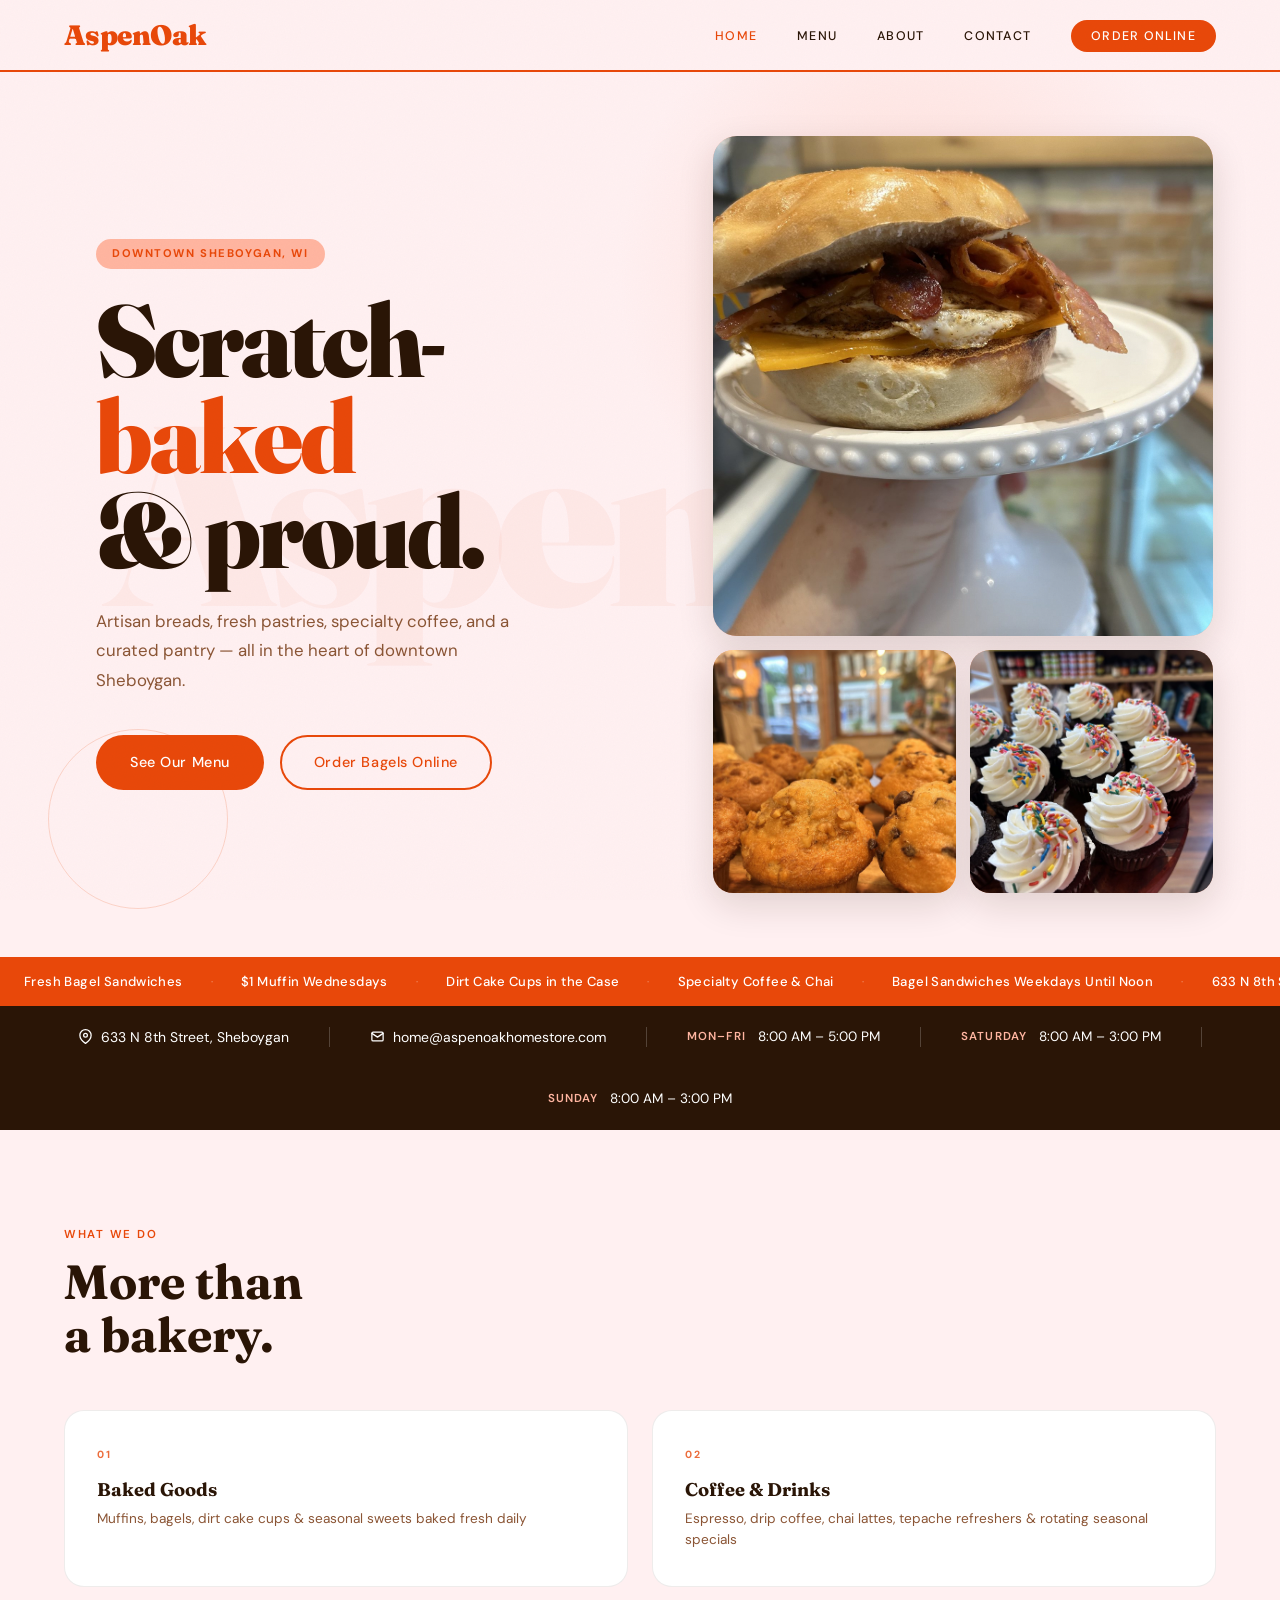
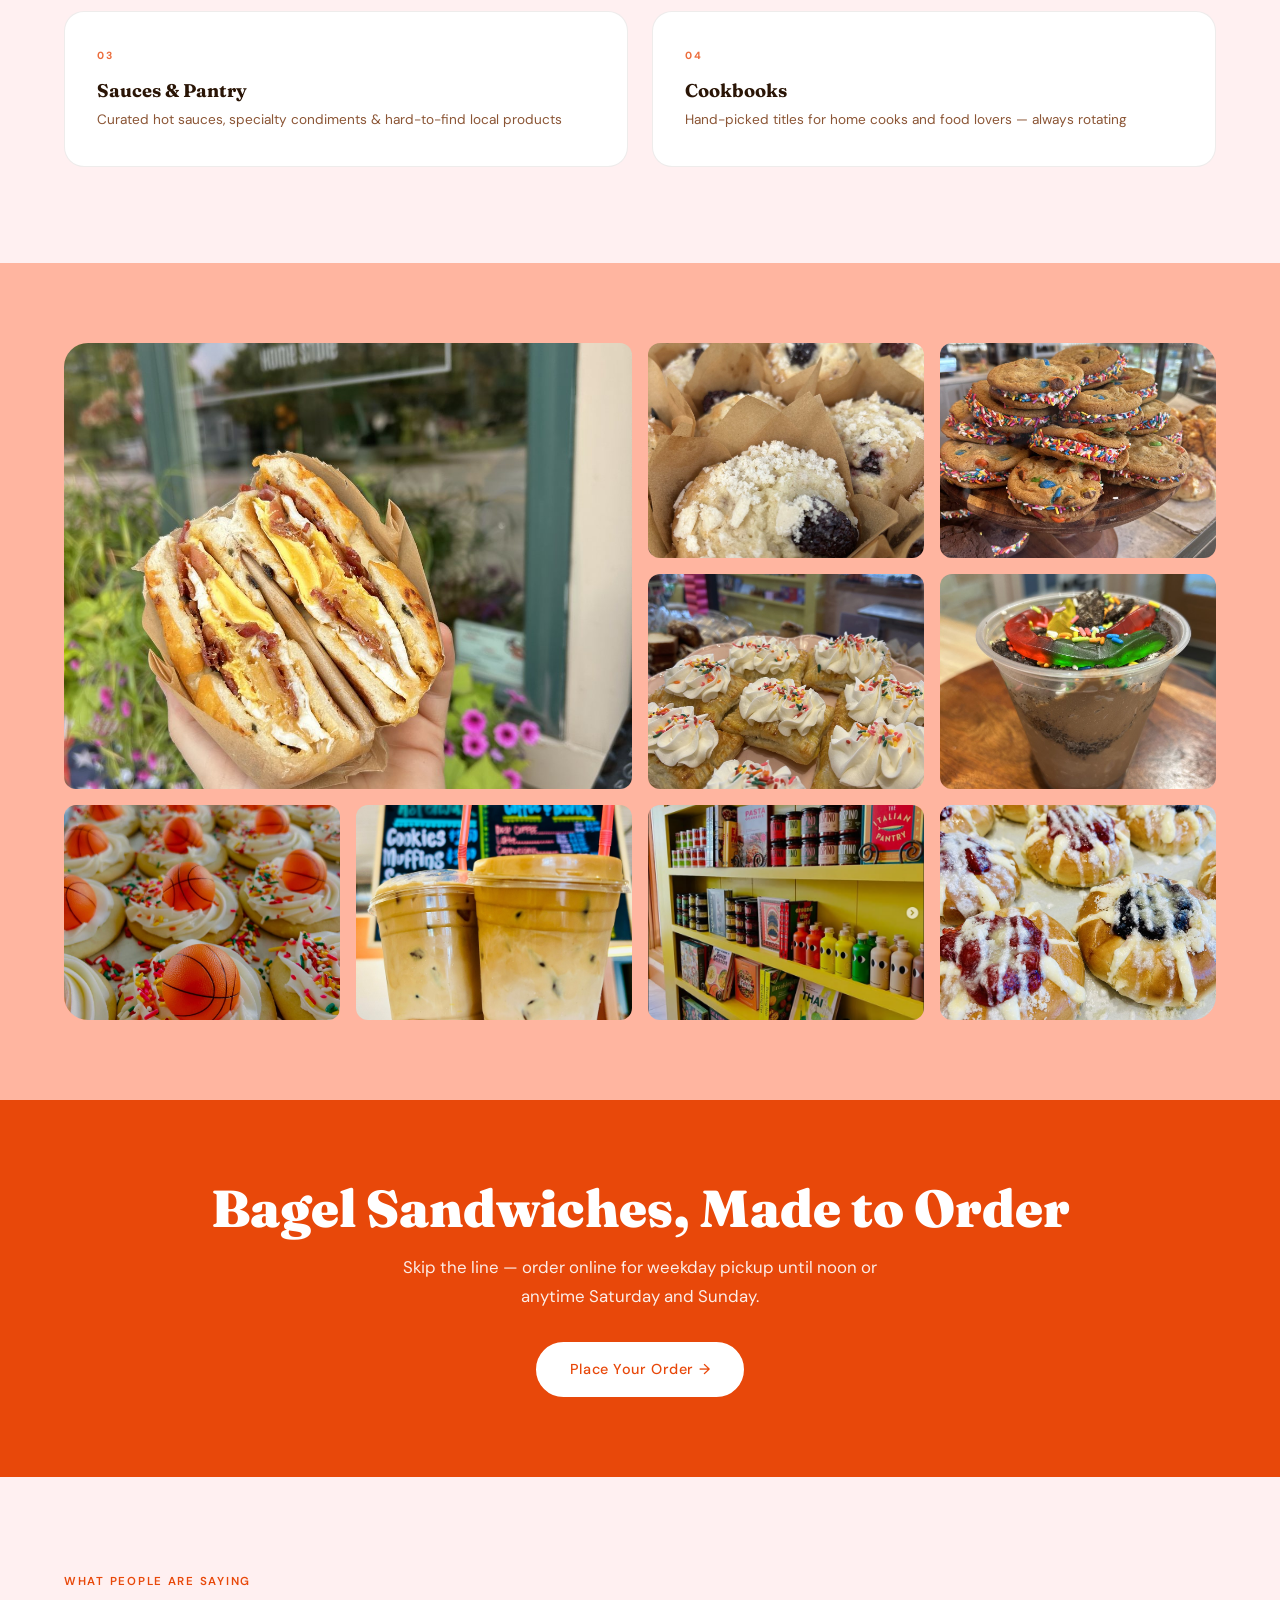
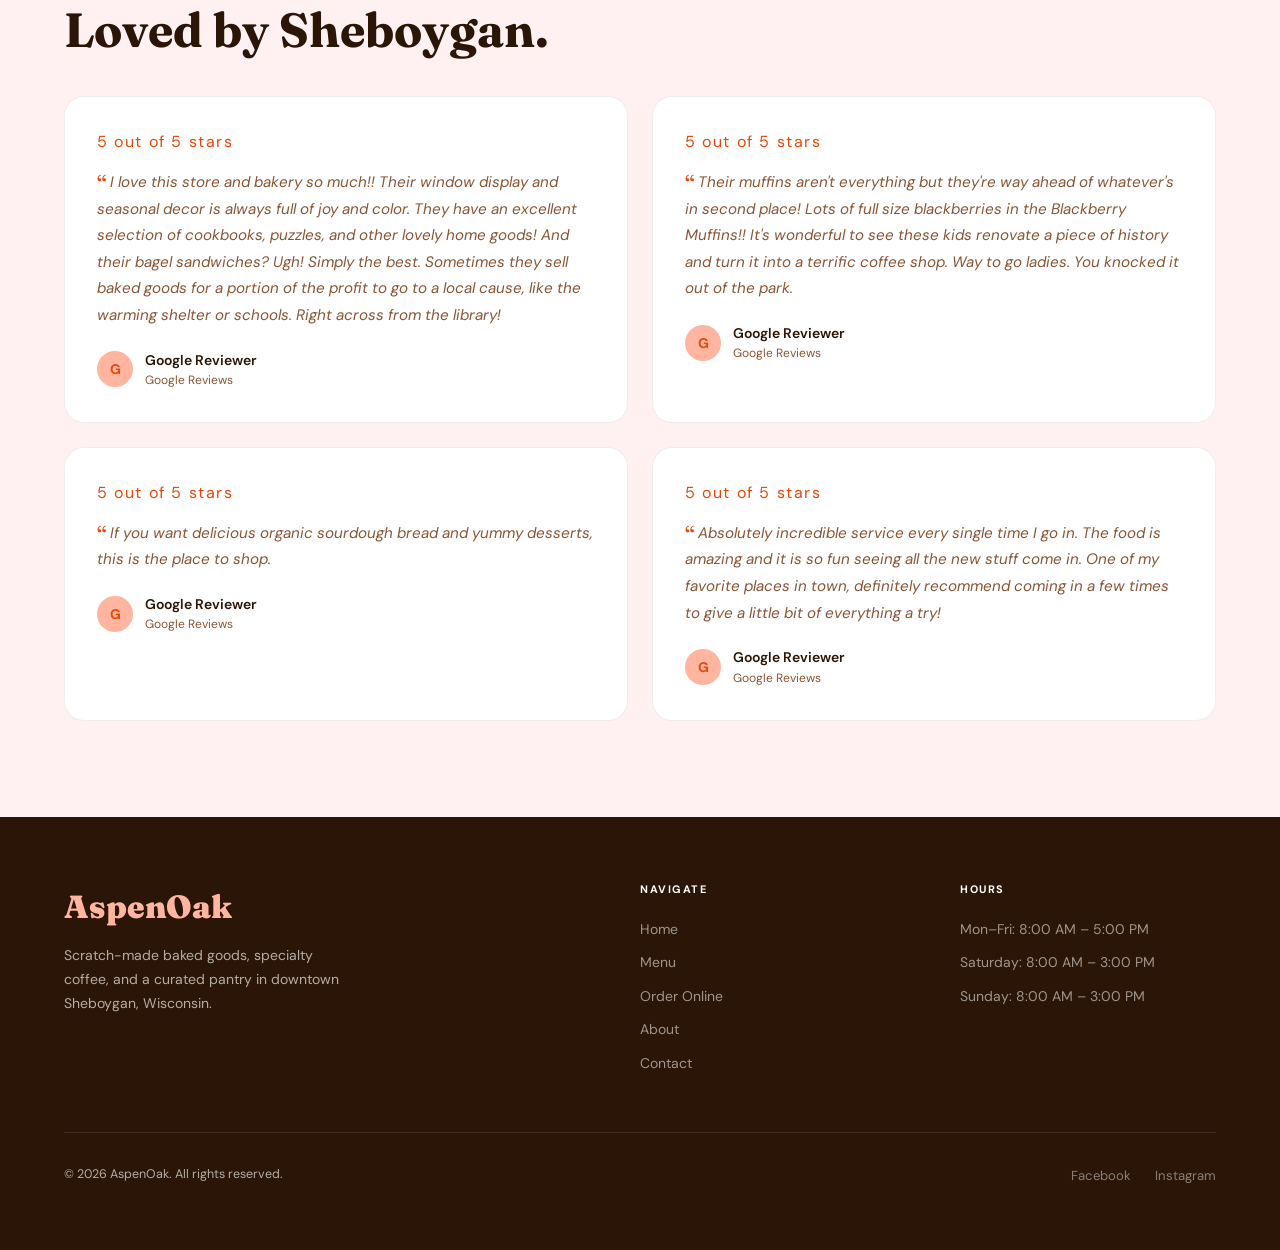
==== commit f27f4d20: "Feature Thanksgiving preorders on the homepage" ====
--- a/site/index.html
+++ b/site/index.html
@@ -64,6 +64,10 @@
     </ul>
   </nav>
 
+  <div class="holiday-banner" id="holiday-banner" hidden>
+    <a href="#thanksgiving">Thanksgiving preorders · Due Saturday, November 21</a>
+  </div>
+
   <!-- ─── Hero ─── -->
   <section class="hero-v2">
     <div class="hero-bg-word" aria-hidden="true">AspenOak</div>
@@ -155,6 +159,41 @@
     <div class="strip-divider"></div>
     <div class="hours-item"><span class="day">Sunday</span><span>8:00 AM – 3:00 PM</span></div>
   </div>
+
+  <section class="section-sm holiday-section" id="thanksgiving" aria-labelledby="thanksgiving-title" data-closes-at="2026-11-22T00:00:00-06:00" hidden>
+    <div class="container holiday-layout">
+      <div class="holiday-intro">
+        <p class="section-label">Thanksgiving preorders</p>
+        <h2 class="section-title" id="thanksgiving-title">Happy Turkey Day</h2>
+        <p><strong>Orders due <time datetime="2026-11-21">Saturday, November 21</time>.</strong></p>
+        <p>Order by email, <a href="https://www.instagram.com/AspenOakHome/">send us a DM</a>, or stop in at 633 N 8th Street.</p>
+        <a class="btn holiday-order" href="mailto:home@aspenoakhomestore.com?subject=Thanksgiving%20Preorder">Email your preorder</a>
+      </div>
+
+      <div class="holiday-artwork">
+        <img src="assets/pumpkin-sugar-cookies.webp" alt="Pumpkin-shaped sugar cookies with orange icing and green vines" width="917" height="916" loading="lazy">
+        <img src="assets/thanksgiving-2026-preorders.webp" alt="Happy Turkey Day flyer with a pumpkin pie" width="917" height="914" loading="lazy">
+      </div>
+
+      <div class="holiday-menu">
+        <h3>Thanksgiving menu</h3>
+        <dl>
+          <div><dt>Pumpkin sugar cookies</dt><dd>$15.00 / dozen</dd></div>
+          <div><dt>Pumpkin cupcakes</dt><dd>$24.00 / dozen<br>$12.50 / 6-pack</dd></div>
+          <div><dt>Cinnamon rolls</dt><dd>$25.00 / 6-pack</dd></div>
+          <div><dt>Pumpkin pie <small>Flaky butter crust</small></dt><dd>$20.00</dd></div>
+          <div><dt>Cranberry lime curd pie <small>Ginger pecan crust</small></dt><dd>$27.00</dd></div>
+          <div><dt>Chocolate pecan pie <small>Flaky butter crust</small></dt><dd>$27.00</dd></div>
+        </dl>
+      </div>
+    </div>
+  </section>
+  <script>
+    const holidaySection = document.getElementById('thanksgiving');
+    const preordersClosed = !(Date.now() < Date.parse(holidaySection.dataset.closesAt));
+    holidaySection.hidden = preordersClosed;
+    document.getElementById('holiday-banner').hidden = preordersClosed;
+  </script>
 
   <!-- ─── What We Make ─── -->
   <section class="section">
--- a/site/css/home.css
+++ b/site/css/home.css
@@ -318,6 +318,83 @@
   to   { transform: translateX(-50%); }
 }
 
+/* ─── Holiday preorders ─── */
+.holiday-banner {
+  background: #6c2821;
+  color: white;
+  text-align: center;
+}
+
+.holiday-banner a {
+  display: block;
+  padding: 0.65rem 1rem;
+  font-size: 0.9rem;
+  text-decoration: underline;
+  text-underline-offset: 0.2em;
+}
+
+.holiday-section {
+  background: #ffdfd2;
+  scroll-margin-top: var(--nav-h);
+}
+
+.holiday-layout {
+  display: grid;
+  grid-template-columns: minmax(0, 0.85fr) minmax(0, 1.15fr);
+  grid-template-areas: 'intro artwork' 'menu artwork';
+  gap: 1.75rem clamp(2rem, 5vw, 4rem);
+  align-items: center;
+}
+
+.holiday-intro { grid-area: intro; }
+.holiday-intro .section-label { color: #6c2821; }
+.holiday-intro .section-title { margin-bottom: 0.65rem; }
+.holiday-intro p + p { margin-top: 0.35rem; }
+.holiday-intro p a { text-decoration: underline; text-underline-offset: 0.2em; }
+
+.holiday-order {
+  margin-top: 1rem;
+  background: #6c2821;
+  color: white;
+}
+
+.holiday-order:hover { background: var(--dark); }
+
+.holiday-artwork {
+  grid-area: artwork;
+  display: grid;
+  grid-template-columns: repeat(2, minmax(0, 1fr));
+  align-items: start;
+  gap: clamp(0.5rem, 1.4vw, 1rem);
+}
+
+.holiday-artwork img {
+  width: 100%;
+  height: auto;
+  border-radius: 0.5rem;
+}
+
+.holiday-menu { grid-area: menu; }
+.holiday-menu h3 { margin-bottom: 0.6rem; }
+
+.holiday-menu dl > div {
+  display: flex;
+  justify-content: space-between;
+  gap: 0.75rem;
+  border-top: 1px solid rgba(108, 40, 33, 0.23);
+  padding: 0.45rem 0;
+}
+
+.holiday-menu small { display: block; color: var(--mid); }
+.holiday-menu dd { flex-shrink: 0; text-align: right; font-variant-numeric: tabular-nums; }
+
+@media (max-width: 900px) {
+  .holiday-layout {
+    grid-template-columns: minmax(0, 1fr);
+    grid-template-areas: 'intro' 'artwork' 'menu';
+  }
+}
+
 /* ─────────────────────────────────────────
    Responsive adjustments
 ───────────────────────────────────────── */
